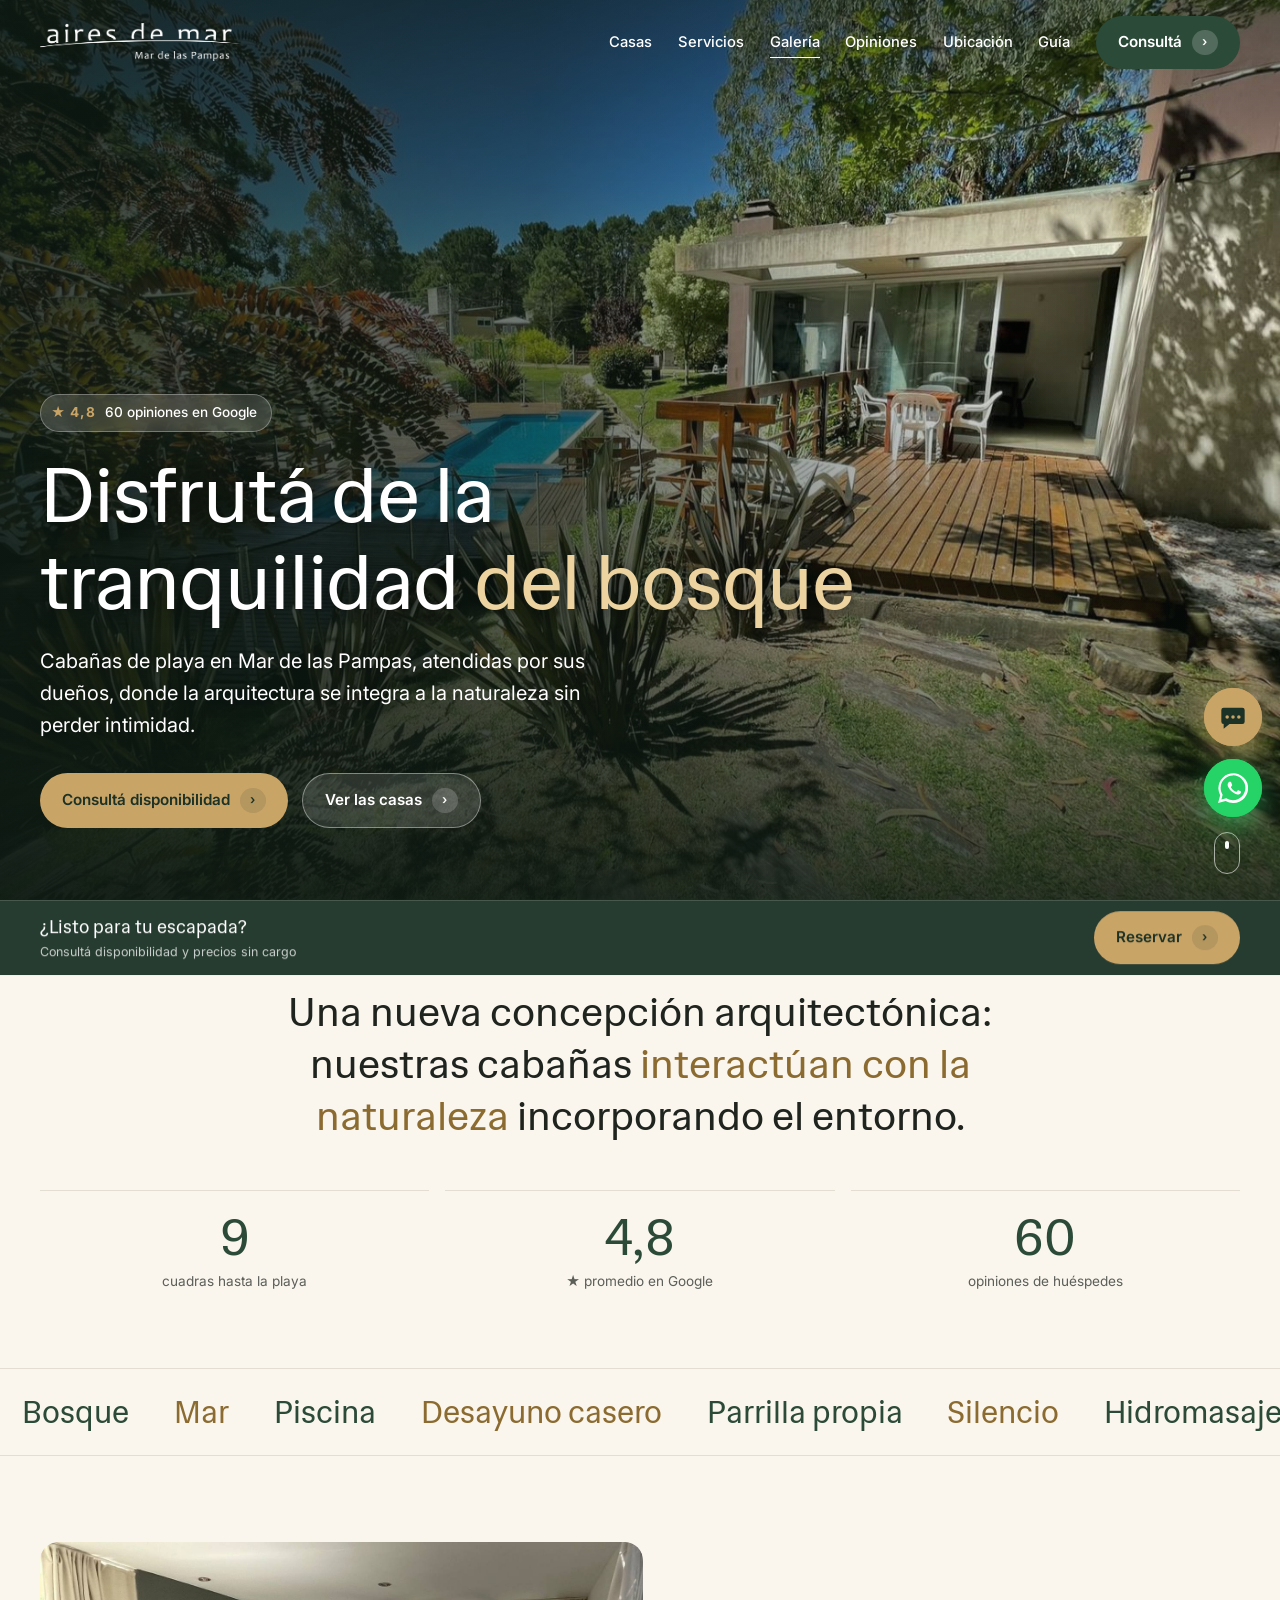
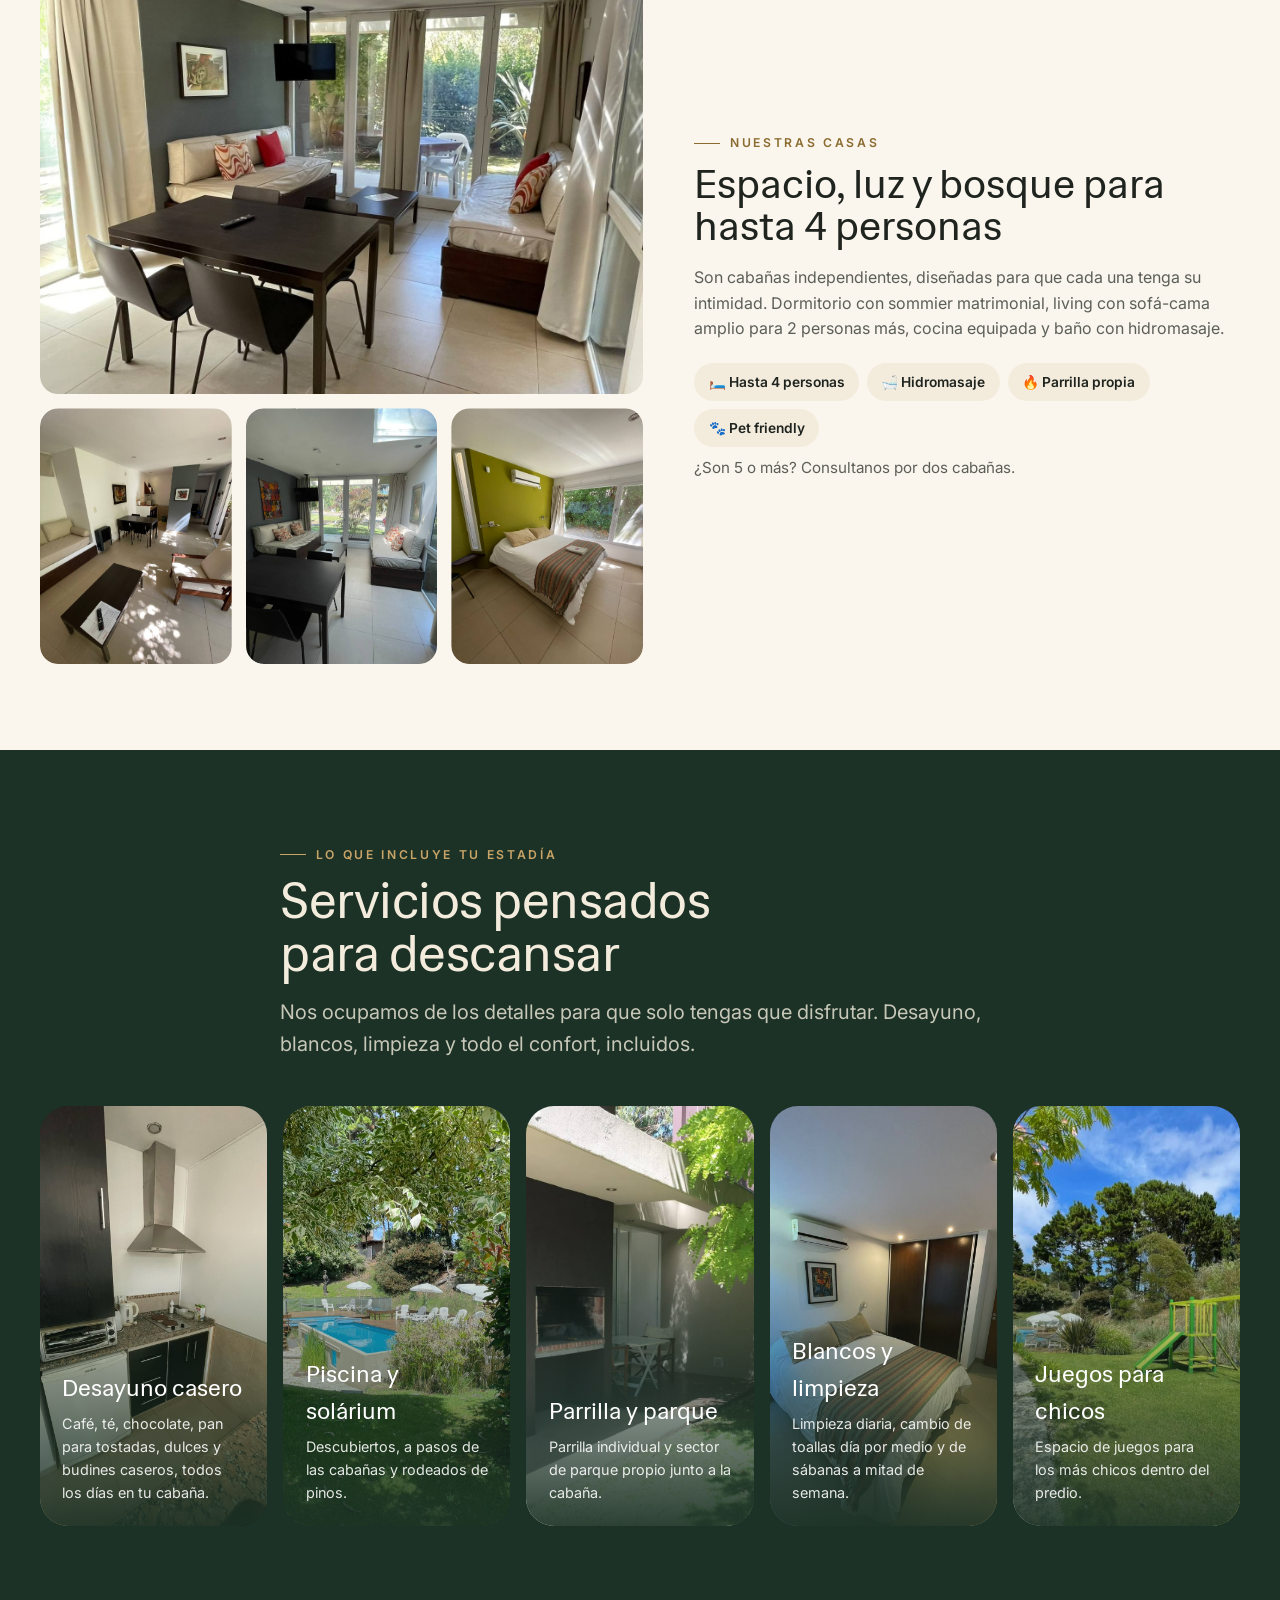
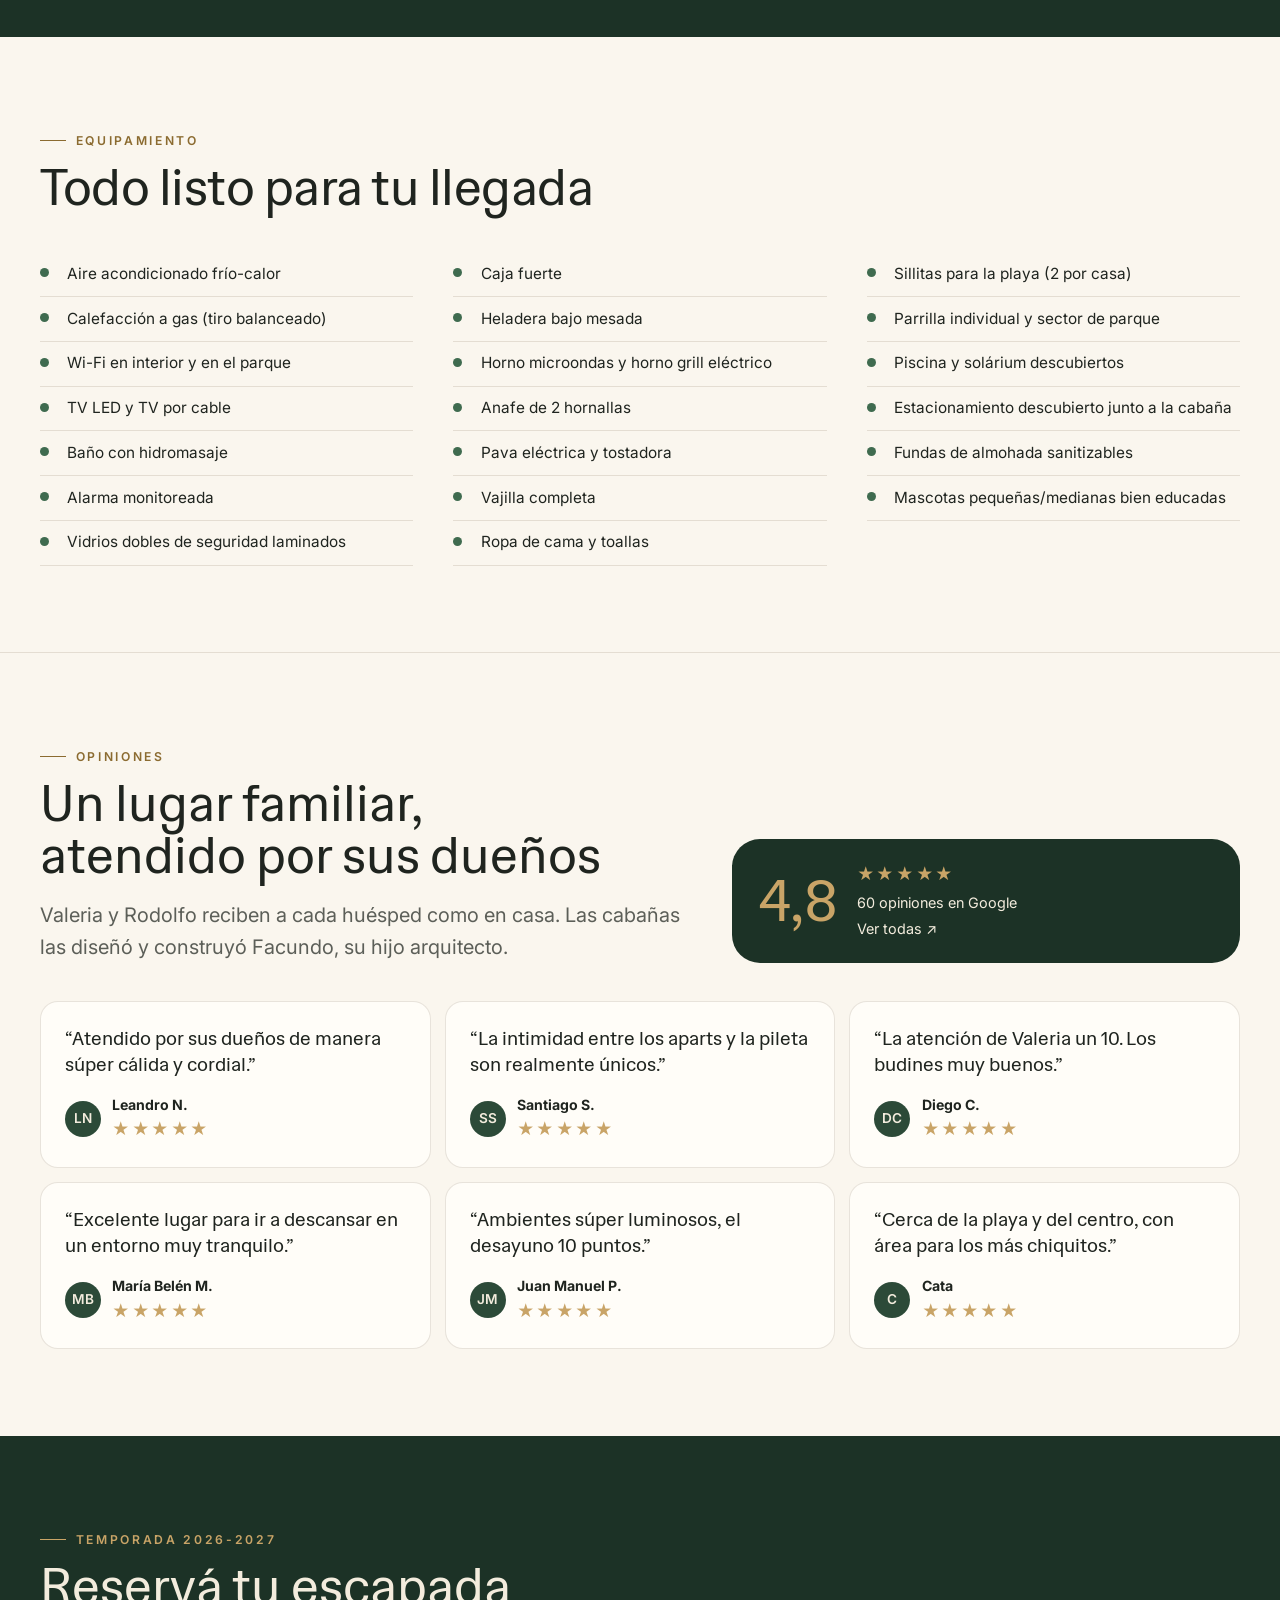
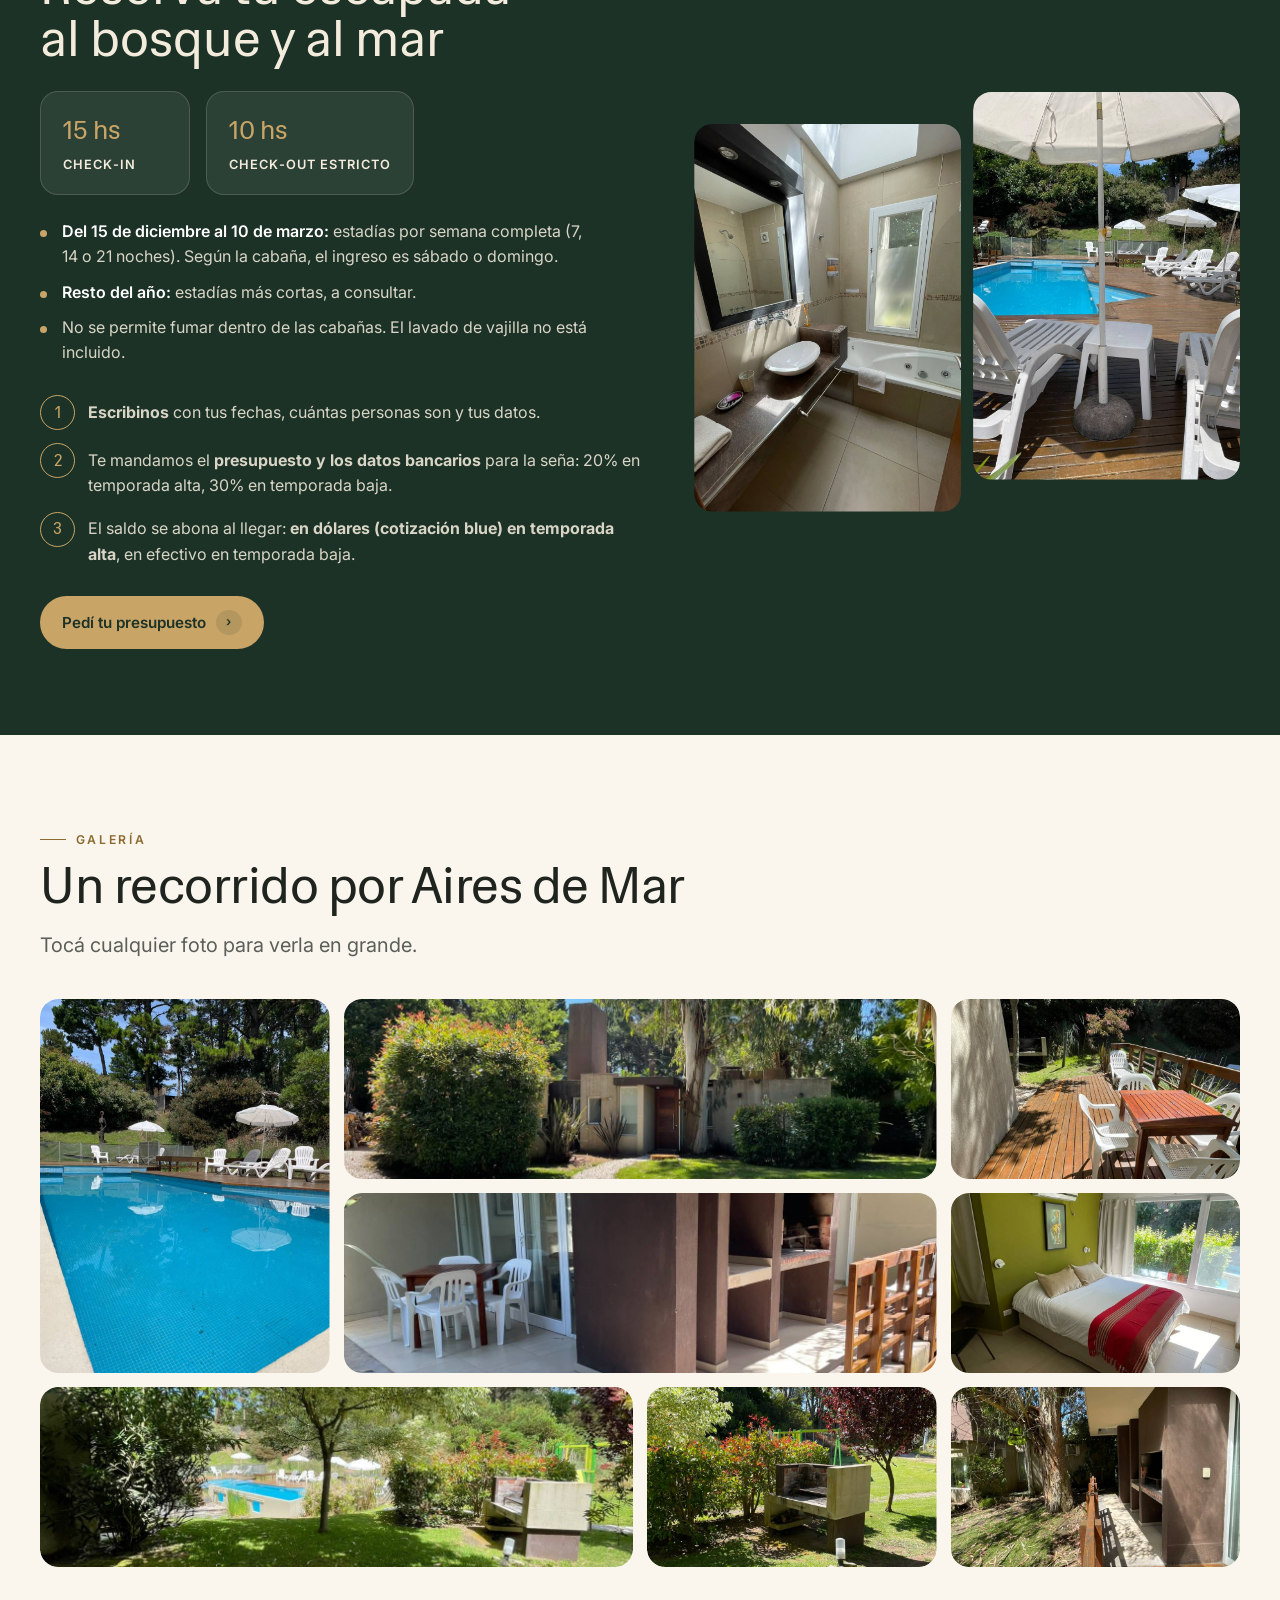
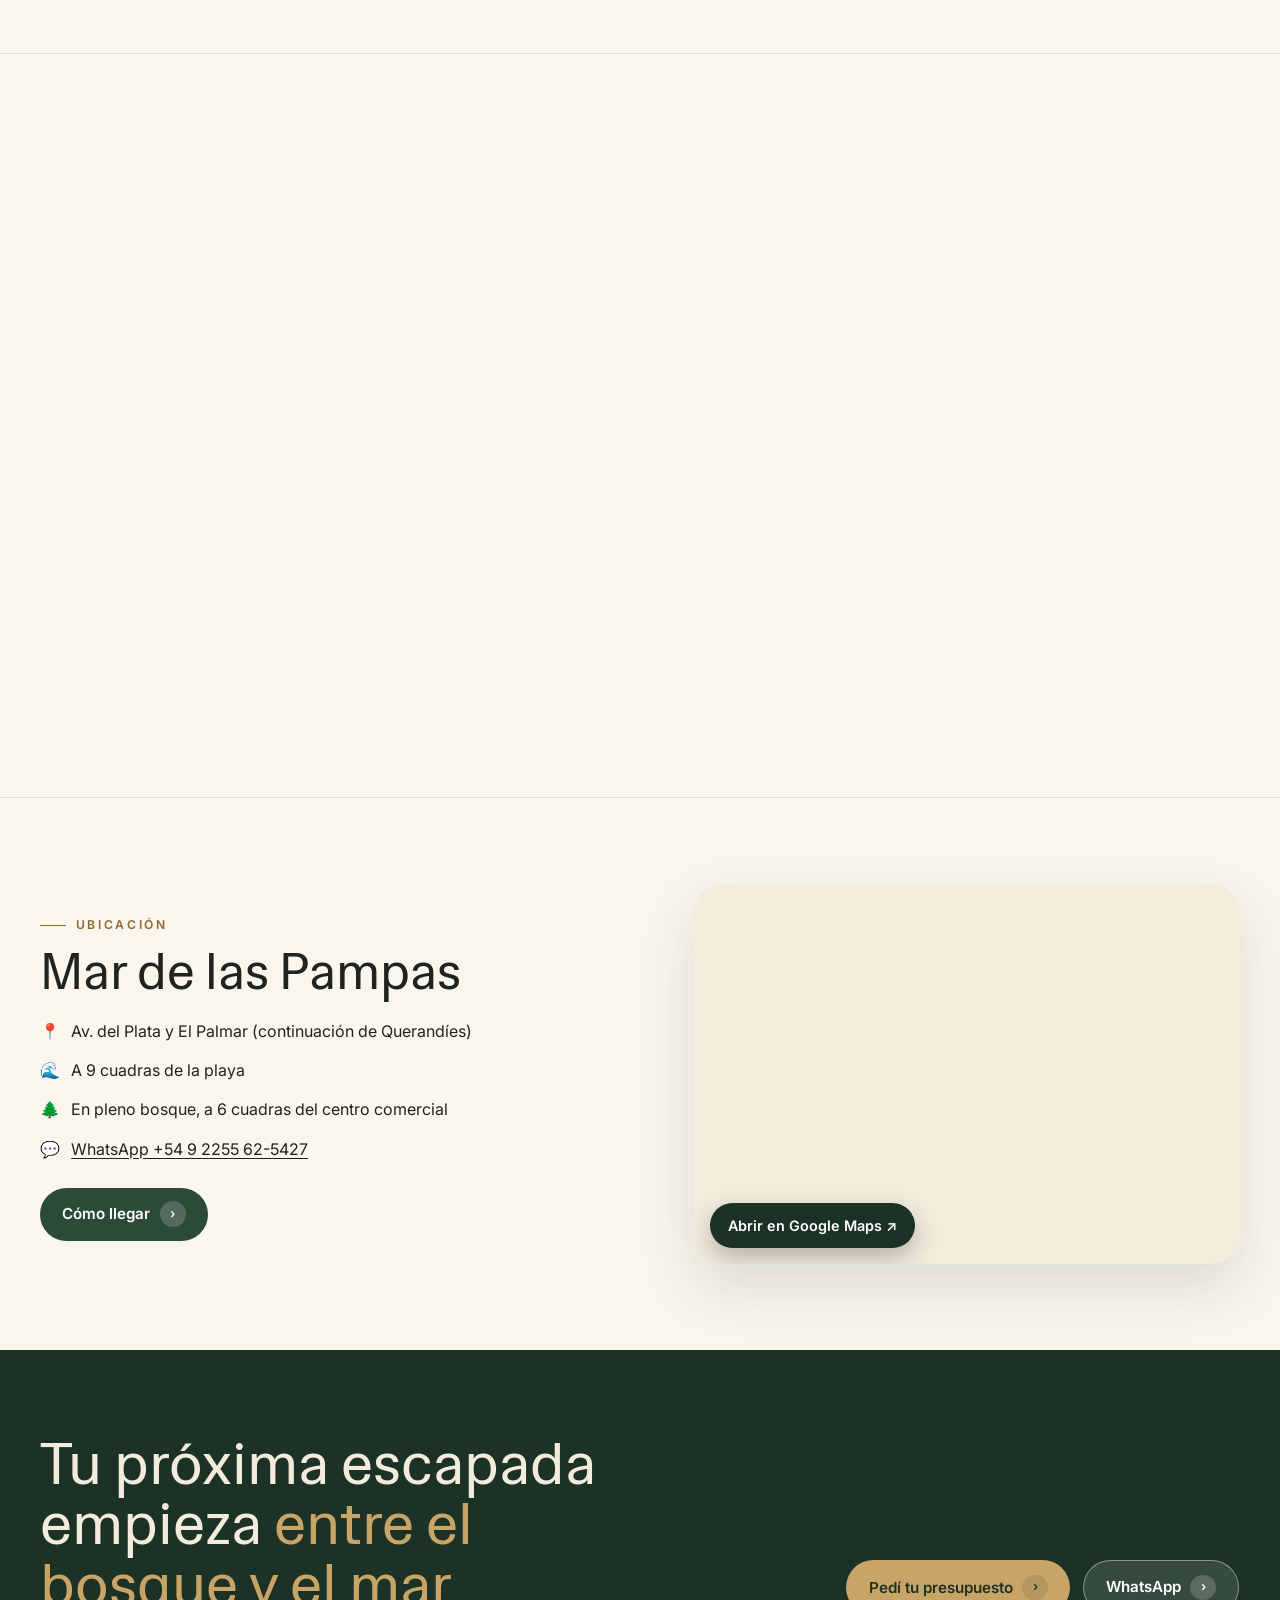
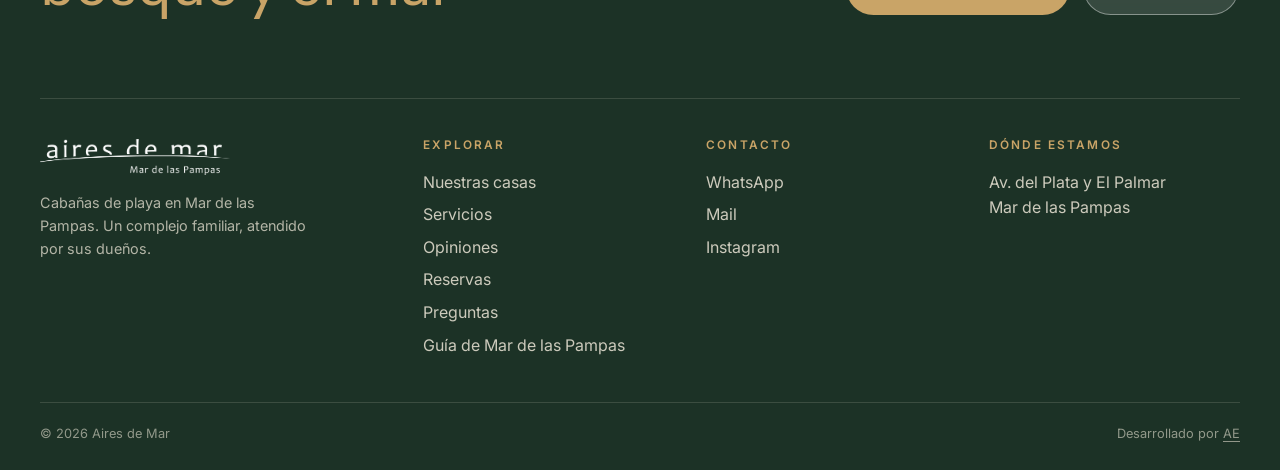
==== index.html @ 84a1a36a "feat: chat web acepta fotos y audios (vision + transcripcion de Vale) Co-Authored-By: Claude Opus 5." ====
<!DOCTYPE html>
<html lang="es-AR">
<head>
<meta charset="UTF-8" />
<meta name="viewport" content="width=device-width, initial-scale=1" />
<title>Aires de Mar — Cabañas en Mar de las Pampas</title>
<meta name="description" content="Cabañas de playa en Mar de las Pampas, entre el bosque y el mar, para hasta 4 personas. Desayuno casero, limpieza diaria, piscina y parrilla propia. 4,8 ★ en Google." />
<meta name="theme-color" content="#1c3226" />
<link rel="canonical" href="https://aires-de-mar.vercel.app/" />
<meta property="og:site_name" content="Aires de Mar" />
<meta property="og:locale" content="es_AR" />
<meta property="og:title" content="Aires de Mar — Cabañas en Mar de las Pampas" />
<meta property="og:description" content="Disfrutá de la tranquilidad del bosque. Cabañas con piscina, desayuno casero y limpieza diaria en Mar de las Pampas." />
<meta property="og:url" content="https://aires-de-mar.vercel.app/" />
<meta property="og:image" content="https://aires-de-mar.vercel.app/img/hero.jpeg" />
<meta property="og:image:width" content="1400" />
<meta property="og:image:height" content="1050" />
<meta property="og:type" content="website" />
<meta name="twitter:card" content="summary_large_image" />
<link rel="icon" href="img/logo.jpg" />
<link rel="preconnect" href="https://fonts.googleapis.com" />
<link rel="preconnect" href="https://fonts.gstatic.com" crossorigin />
<link href="https://fonts.googleapis.com/css2?family=Hedvig+Letters+Sans:opsz@12..24&family=Inter:wght@400;500;600&display=swap" rel="stylesheet" />
<link rel="stylesheet" href="styles.css" />
<script type="application/ld+json">
{
  "@context": "https://schema.org",
  "@type": "LodgingBusiness",
  "@id": "https://aires-de-mar.vercel.app/#negocio",
  "name": "Cabañas Aires de Mar",
  "description": "Cabañas de playa en Mar de las Pampas, entre el bosque y el mar. Capacidad máxima 4 personas por cabaña. Atendido por sus dueños.",
  "url": "https://aires-de-mar.vercel.app/",
  "image": "https://aires-de-mar.vercel.app/img/hero.jpeg",
  "telephone": "+54 9 2255 62-5427",
  "email": "airesdemarpampas@gmail.com",
  "address": {
    "@type": "PostalAddress",
    "streetAddress": "Av. del Plata y El Palmar",
    "addressLocality": "Mar de las Pampas",
    "postalCode": "B7165",
    "addressRegion": "Buenos Aires",
    "addressCountry": "AR"
  },
  "geo": { "@type": "GeoCoordinates", "latitude": -37.3222014, "longitude": -57.0336878 },
  "hasMap": "https://www.google.com/maps/search/?api=1&query=Caba%C3%B1as%20Aires%20de%20Mar%20Mar%20de%20las%20Pampas",
  "checkinTime": "15:00",
  "checkoutTime": "10:00",
  "petsAllowed": true,
  "smokingAllowed": false,
  "amenityFeature": [
    { "@type": "LocationFeatureSpecification", "name": "Piscina", "value": true },
    { "@type": "LocationFeatureSpecification", "name": "Desayuno incluido", "value": true },
    { "@type": "LocationFeatureSpecification", "name": "Wi-Fi", "value": true },
    { "@type": "LocationFeatureSpecification", "name": "Aire acondicionado", "value": true },
    { "@type": "LocationFeatureSpecification", "name": "Parrilla", "value": true },
    { "@type": "LocationFeatureSpecification", "name": "Estacionamiento", "value": true },
    { "@type": "LocationFeatureSpecification", "name": "Hidromasaje", "value": true }
  ],
  "sameAs": ["https://www.instagram.com/airesdemarpampas/"]
}
</script>
<script type="application/ld+json">
{
  "@context": "https://schema.org",
  "@type": "FAQPage",
  "mainEntity": [
    { "@type": "Question", "name": "¿Cómo reservo una cabaña en Aires de Mar?", "acceptedAnswer": { "@type": "Answer", "text": "Escribinos por mail con tus fechas, cuántas personas son y tus datos. Te respondemos con el presupuesto y los datos bancarios para la seña: 20% en temporada alta y 30% en temporada baja." } },
    { "@type": "Question", "name": "¿Qué incluye el desayuno?", "acceptedAnswer": { "@type": "Answer", "text": "Café, té, chocolate, leche, manteca, dulces, pan para tostadas y budines caseros, provistos a diario en tu cabaña." } },
    { "@type": "Question", "name": "¿Cuántas personas entran por cabaña?", "acceptedAnswer": { "@type": "Answer", "text": "Hasta 4 personas: dormitorio con sommier matrimonial y sofá-cama para 2 en el living. Si son 5 o más, consultanos por dos cabañas." } },
    { "@type": "Question", "name": "¿Se aceptan mascotas?", "acceptedAnswer": { "@type": "Answer", "text": "Sí, mascotas pequeñas o medianas bien educadas. No pueden estar en el solárium ni quedarse solas en la cabaña." } }
  ]
}
</script>
</head>
<body>

<div class="progress" aria-hidden="true"></div>

<!-- ============ NAV ============ -->
<header class="nav" id="nav">
  <a class="nav__brand" href="#top" aria-label="Aires de Mar — inicio">
    <img class="nav__logo nav__logo--white" src="img/logo-white.png" alt="Aires de Mar" width="480" height="91" />
    <img class="nav__logo nav__logo--color" src="img/logo-color.png" alt="" width="480" height="91" />
  </a>
  <nav class="nav__links" id="navLinks" aria-label="Navegación principal">
    <a href="#casas">Casas</a>
    <a href="#servicios">Servicios</a>
    <a href="#galeria">Galería</a>
    <a href="#opiniones">Opiniones</a>
    <a href="#ubicacion">Ubicación</a>
    <a href="/blog/">Guía</a>
    <a class="btn btn--mail" data-mail="Consulta - Aires de Mar">Consultá <span class="arrow">›</span></a>
  </nav>
  <button class="nav__toggle" id="navToggle" aria-label="Abrir menú" aria-expanded="false" aria-controls="navLinks">
    <span></span><span></span><span></span>
  </button>
</header>

<main>
<!-- ============ HERO ============ -->
<section class="hero" id="top">
  <div class="hero__bg"><img src="img/hero.jpeg" alt="Piscina y cabaña de Aires de Mar entre los árboles de Mar de las Pampas" width="1400" height="1050" fetchpriority="high" /></div>
  <div class="hero__inner">
    <a class="hero__badge" href="#opiniones"><b>★ 4,8</b> 60 opiniones en Google</a>
    <h1 class="display">
      <span class="line"><span>Disfrutá de la</span></span>
      <span class="line"><span>tranquilidad <em>del bosque</em></span></span>
    </h1>
    <p class="hero__sub">Cabañas de playa en Mar de las Pampas, atendidas por sus dueños, donde la arquitectura se integra a la naturaleza sin perder intimidad.</p>
    <div class="hero__cta">
      <a class="btn btn--gold" data-mail="Consulta de disponibilidad - Aires de Mar">Consultá disponibilidad <span class="arrow">›</span></a>
      <a class="btn btn--light" href="#casas">Ver las casas <span class="arrow">›</span></a>
    </div>
  </div>
  <span class="hero__scroll" aria-hidden="true"></span>
</section>

<!-- ============ CONCEPTO + CIFRAS ============ -->
<section class="section concept">
  <div class="wrap">
    <p class="display reveal">Una nueva concepción arquitectónica: nuestras cabañas <span>interactúan con la naturaleza</span> incorporando el entorno.</p>
    <div class="stats stagger">
      <div class="stat"><b data-count="9">9</b><span>cuadras hasta la playa</span></div>
      <div class="stat"><b data-count="4.8" data-decimals="1">4,8</b><span>★ promedio en Google</span></div>
      <div class="stat"><b data-count="60">60</b><span>opiniones de huéspedes</span></div>
    </div>
  </div>
</section>

<div class="marquee" aria-hidden="true">
  <div class="marquee__track">
    <span>Bosque</span><span>Mar</span><span>Piscina</span><span>Desayuno casero</span><span>Parrilla propia</span><span>Silencio</span><span>Hidromasaje</span><span>Mascotas bienvenidas</span>
    <span>Bosque</span><span>Mar</span><span>Piscina</span><span>Desayuno casero</span><span>Parrilla propia</span><span>Silencio</span><span>Hidromasaje</span><span>Mascotas bienvenidas</span>
  </div>
</div>

<!-- ============ NUESTRAS CASAS ============ -->
<section class="section" id="casas">
  <div class="wrap">
    <div class="split">
      <div class="bento bento--casas unveil reveal">
        <figure class="b-big"><img src="img/casa1.jpeg" alt="Living y comedor de una cabaña, con ventanales al parque" width="1400" height="1050" loading="lazy" /></figure>
        <figure class="b-wide"><img src="img/interior1.jpeg" alt="Living amplio con sofá-cama" width="1050" height="1400" loading="lazy" /></figure>
        <figure><img src="img/casa2.jpeg" alt="Living y comedor luminoso" width="1050" height="1400" loading="lazy" /></figure>
        <figure><img src="img/casa3.jpeg" alt="Dormitorio con sommier matrimonial" width="1050" height="1400" loading="lazy" /></figure>
      </div>
      <div class="casa-copy reveal">
        <span class="eyebrow">Nuestras casas</span>
        <h2 class="display">Espacio, luz y bosque para hasta 4 personas</h2>
        <p>
          Son cabañas independientes, diseñadas para que cada una tenga su intimidad. Dormitorio con sommier matrimonial,
          living con sofá-cama amplio para 2 personas más, cocina equipada y baño con hidromasaje.
        </p>
        <div class="chips">
          <span class="chip">🛏️ Hasta 4 personas</span>
          <span class="chip">🛁 Hidromasaje</span>
          <span class="chip">🔥 Parrilla propia</span>
          <span class="chip">🐾 Pet friendly</span>
        </div>
        <p class="note">¿Son 5 o más? Consultanos por dos cabañas.</p>
      </div>
    </div>
  </div>
</section>

<!-- ============ SERVICIOS (oscuro) ============ -->
<section class="section dark" id="servicios">
  <div class="wrap section__head reveal">
    <span class="eyebrow">Lo que incluye tu estadía</span>
    <h2 class="display">Servicios pensados para descansar</h2>
    <p>Nos ocupamos de los detalles para que solo tengas que disfrutar. Desayuno, blancos, limpieza y todo el confort, incluidos.</p>
  </div>
  <div class="services-strip stagger">
    <article class="svc"><img src="img/interior2.jpeg" alt="Cocina equipada de la cabaña" width="1050" height="1400" loading="lazy" /><div class="svc__label"><b>Desayuno casero</b><span>Café, té, chocolate, pan para tostadas, dulces y budines caseros, todos los días en tu cabaña.</span></div></article>
    <article class="svc"><img src="img/piscina1.jpeg" alt="Piscina rodeada de árboles" width="1050" height="1400" loading="lazy" /><div class="svc__label"><b>Piscina y solárium</b><span>Descubiertos, a pasos de las cabañas y rodeados de pinos.</span></div></article>
    <article class="svc"><img src="img/parque1.jpeg" alt="Parrilla individual bajo los árboles" width="1400" height="1050" loading="lazy" /><div class="svc__label"><b>Parrilla y parque</b><span>Parrilla individual y sector de parque propio junto a la cabaña.</span></div></article>
    <article class="svc"><img src="img/parque2.jpeg" alt="Dormitorio con ropa de cama" width="1050" height="1400" loading="lazy" /><div class="svc__label"><b>Blancos y limpieza</b><span>Limpieza diaria, cambio de toallas día por medio y de sábanas a mitad de semana.</span></div></article>
    <article class="svc"><img src="img/casa4.jpeg" alt="Hamaca y tobogán en el parque" width="1400" height="1050" loading="lazy" /><div class="svc__label"><b>Juegos para chicos</b><span>Espacio de juegos para los más chicos dentro del predio.</span></div></article>
  </div>
  <p class="strip-hint" aria-hidden="true">Deslizá para ver más →</p>
</section>

<!-- ============ EQUIPAMIENTO ============ -->
<section class="section">
  <div class="wrap">
    <div class="section__head reveal">
      <span class="eyebrow">Equipamiento</span>
      <h2 class="display">Todo listo para tu llegada</h2>
    </div>
    <ul class="amenities reveal">
      <li>Aire acondicionado frío-calor</li>
      <li>Calefacción a gas (tiro balanceado)</li>
      <li>Wi-Fi en interior y en el parque</li>
      <li>TV LED y TV por cable</li>
      <li>Baño con hidromasaje</li>
      <li>Alarma monitoreada</li>
      <li>Vidrios dobles de seguridad laminados</li>
      <li>Caja fuerte</li>
      <li>Heladera bajo mesada</li>
      <li>Horno microondas y horno grill eléctrico</li>
      <li>Anafe de 2 hornallas</li>
      <li>Pava eléctrica y tostadora</li>
      <li>Vajilla completa</li>
      <li>Ropa de cama y toallas</li>
      <li>Sillitas para la playa (2 por casa)</li>
      <li>Parrilla individual y sector de parque</li>
      <li>Piscina y solárium descubiertos</li>
      <li>Estacionamiento descubierto junto a la cabaña</li>
      <li>Fundas de almohada sanitizables</li>
      <li>Mascotas pequeñas/medianas bien educadas</li>
    </ul>
  </div>
</section>

<!-- ============ OPINIONES ============ -->
<section class="section section--line" id="opiniones">
  <div class="wrap">
    <div class="reviews-top">
      <div class="reveal">
        <span class="eyebrow">Opiniones</span>
        <h2 class="display">Un lugar familiar, atendido por sus dueños</h2>
        <p>Valeria y Rodolfo reciben a cada huésped como en casa. Las cabañas las diseñó y construyó Facundo, su hijo arquitecto.</p>
      </div>
      <a class="score reveal" href="https://www.google.com/maps/search/?api=1&amp;query=Caba%C3%B1as%20Aires%20de%20Mar%20Mar%20de%20las%20Pampas" target="_blank" rel="noopener noreferrer" aria-label="4,8 de 5 en Google, 60 opiniones. Ver en Google Maps">
        <span class="score__num">4,8</span>
        <span class="score__meta">
          <span class="stars" aria-hidden="true">★★★★★</span>
          <span>60 opiniones en Google</span>
          <span>Ver todas ↗</span>
        </span>
      </a>
    </div>
    <div class="reviews stagger">
      <figure class="review"><blockquote>“Atendido por sus dueños de manera súper cálida y cordial.”</blockquote><footer><span class="avatar" aria-hidden="true">LN</span><span><b>Leandro N.</b><span class="stars" aria-label="5 de 5">★★★★★</span></span></footer></figure>
      <figure class="review"><blockquote>“La intimidad entre los aparts y la pileta son realmente únicos.”</blockquote><footer><span class="avatar" aria-hidden="true">SS</span><span><b>Santiago S.</b><span class="stars" aria-label="5 de 5">★★★★★</span></span></footer></figure>
      <figure class="review"><blockquote>“La atención de Valeria un 10. Los budines muy buenos.”</blockquote><footer><span class="avatar" aria-hidden="true">DC</span><span><b>Diego C.</b><span class="stars" aria-label="5 de 5">★★★★★</span></span></footer></figure>
      <figure class="review"><blockquote>“Excelente lugar para ir a descansar en un entorno muy tranquilo.”</blockquote><footer><span class="avatar" aria-hidden="true">MB</span><span><b>María Belén M.</b><span class="stars" aria-label="5 de 5">★★★★★</span></span></footer></figure>
      <figure class="review"><blockquote>“Ambientes súper luminosos, el desayuno 10 puntos.”</blockquote><footer><span class="avatar" aria-hidden="true">JM</span><span><b>Juan Manuel P.</b><span class="stars" aria-label="5 de 5">★★★★★</span></span></footer></figure>
      <figure class="review"><blockquote>“Cerca de la playa y del centro, con área para los más chiquitos.”</blockquote><footer><span class="avatar" aria-hidden="true">C</span><span><b>Cata</b><span class="stars" aria-label="5 de 5">★★★★★</span></span></footer></figure>
    </div>
  </div>
</section>

<!-- ============ RESERVAS (oscuro) ============ -->
<section class="section dark reserva" id="reservas">
  <div class="wrap">
    <div class="split">
      <div class="reveal">
        <span class="eyebrow">Temporada 2026-2027</span>
        <h2 class="display">Reservá tu escapada al bosque y al mar</h2>
        <div class="checks">
          <div class="check"><b>15 hs</b><span>Check-in</span></div>
          <div class="check"><b>10 hs</b><span>Check-out estricto</span></div>
        </div>
        <ul class="rules">
          <li><b>Del 15 de diciembre al 10 de marzo:</b> estadías por semana completa (7, 14 o 21 noches). Según la cabaña, el ingreso es sábado o domingo.</li>
          <li><b>Resto del año:</b> estadías más cortas, a consultar.</li>
          <li>No se permite fumar dentro de las cabañas. El lavado de vajilla no está incluido.</li>
        </ul>
        <ol class="steps">
          <li><span><b>Escribinos</b> con tus fechas, cuántas personas son y tus datos.</span></li>
          <li><span>Te mandamos el <b>presupuesto y los datos bancarios</b> para la seña: 20% en temporada alta, 30% en temporada baja.</span></li>
          <li><span>El saldo se abona al llegar: <b>en dólares (cotización blue) en temporada alta</b>, en efectivo en temporada baja.</span></li>
        </ol>
        <a class="btn btn--gold mt-btn" data-mail="Reserva - Aires de Mar">Pedí tu presupuesto <span class="arrow">›</span></a>
      </div>
      <div class="stack-imgs unveil reveal">
        <img src="img/interior3.jpeg" alt="Baño con hidromasaje" width="1050" height="1400" loading="lazy" />
        <img src="img/piscina2.jpeg" alt="Deck de la piscina con reposeras" width="1050" height="1400" loading="lazy" />
      </div>
    </div>
  </div>
</section>

<!-- ============ GALERÍA ============ -->
<section class="section" id="galeria">
  <div class="wrap">
    <div class="section__head reveal">
      <span class="eyebrow">Galería</span>
      <h2 class="display">Un recorrido por Aires de Mar</h2>
      <p>Tocá cualquier foto para verla en grande.</p>
    </div>
    <div class="bento gallery unveil reveal">
      <figure class="b-tall" tabindex="0" role="button" aria-label="Ampliar foto: piscina con reposeras"><img src="img/gal1.jpeg" alt="Piscina con reposeras entre los pinos" width="900" height="1200" loading="lazy" /></figure>
      <figure class="b-wide" tabindex="0" role="button" aria-label="Ampliar foto: entrada a una cabaña"><img src="img/gal2.jpeg" alt="Entrada a una de las cabañas" width="1200" height="900" loading="lazy" /></figure>
      <figure tabindex="0" role="button" aria-label="Ampliar foto: deck de madera"><img src="img/gal4.jpeg" alt="Deck de madera con mesa al aire libre" width="900" height="1200" loading="lazy" /></figure>
      <figure class="b-wide" tabindex="0" role="button" aria-label="Ampliar foto: galería con parrilla"><img src="img/gal3.jpeg" alt="Galería con mesa y parrilla" width="1200" height="900" loading="lazy" /></figure>
      <figure tabindex="0" role="button" aria-label="Ampliar foto: dormitorio"><img src="img/gal6.jpeg" alt="Dormitorio con vista al parque" width="900" height="1200" loading="lazy" /></figure>
      <figure class="b-wide" tabindex="0" role="button" aria-label="Ampliar foto: parque arbolado"><img src="img/gal5.jpeg" alt="Parque arbolado del predio" width="1200" height="900" loading="lazy" /></figure>
      <figure tabindex="0" role="button" aria-label="Ampliar foto: jardín"><img src="img/gal7.jpeg" alt="Jardín con flores" width="900" height="1200" loading="lazy" /></figure>
      <figure tabindex="0" role="button" aria-label="Ampliar foto: galería exterior"><img src="img/gal8.jpeg" alt="Galería exterior junto al bosque" width="900" height="1200" loading="lazy" /></figure>
    </div>
  </div>
</section>

<!-- ============ PREGUNTAS FRECUENTES ============ -->
<section class="section section--line" id="preguntas">
  <div class="wrap">
    <div class="section__head reveal">
      <span class="eyebrow">Preguntas frecuentes</span>
      <h2 class="display">Lo que nos suelen preguntar</h2>
    </div>
    <div class="faq reveal">
      <details><summary>¿Cómo reservo?</summary><div>Escribinos por mail con tus fechas, cuántas personas son y tus datos. Te respondemos con el presupuesto y los datos bancarios para la seña (20% en temporada alta, 30% en baja). El saldo se paga al llegar.</div></details>
      <details><summary>¿Qué incluye el desayuno?</summary><div>Café, té, chocolate, leche, manteca, dulces, pan para tostadas y budines caseros. Lo dejamos provisto a diario en tu cabaña.</div></details>
      <details><summary>¿Qué días se ingresa en temporada alta?</summary><div>Del 15 de diciembre al 10 de marzo las estadías son por semana completa. Según la cabaña, el ingreso es sábado o domingo; te ofrecemos la que mejor coincida con tu fecha.</div></details>
      <details><summary>¿Cuántas personas entran por cabaña?</summary><div>Hasta 4: dormitorio con sommier matrimonial y sofá-cama para 2 en el living. Si son 5 o más, podemos ofrecerte dos cabañas.</div></details>
      <details><summary>¿Puedo ir con mi mascota?</summary><div>Sí, mascotas pequeñas o medianas bien educadas. No pueden estar en el solárium ni quedarse solas en la cabaña.</div></details>
      <details><summary>¿Qué tan lejos queda la playa?</summary><div>A 9 cuadras de la playa y a 6 del centro comercial de Mar de las Pampas, en Av. del Plata y El Palmar.</div></details>
    </div>
  </div>
</section>

<!-- ============ UBICACIÓN ============ -->
<section class="section section--line" id="ubicacion">
  <div class="wrap">
    <div class="split">
      <div class="loc-card reveal">
        <span class="eyebrow">Ubicación</span>
        <h2 class="display">Mar de las Pampas</h2>
        <ul>
          <li><span aria-hidden="true">📍</span> Av. del Plata y El Palmar (continuación de Querandíes)</li>
          <li><span aria-hidden="true">🌊</span> A 9 cuadras de la playa</li>
          <li><span aria-hidden="true">🌲</span> En pleno bosque, a 6 cuadras del centro comercial</li>
          <li><span aria-hidden="true">💬</span> <a data-wa="Hola! Vi la web y quería consultar por las cabañas de Aires de Mar">WhatsApp +54 9 2255 62-5427</a></li>
        </ul>
        <a class="btn btn--mail" target="_blank" rel="noopener noreferrer"
           href="https://www.google.com/maps/dir/?api=1&amp;destination=Caba%C3%B1as%20Aires%20de%20Mar%2C%20Mar%20de%20las%20Pampas">Cómo llegar <span class="arrow">›</span></a>
      </div>
      <a class="map reveal" href="https://www.google.com/maps/search/?api=1&amp;query=Caba%C3%B1as%20Aires%20de%20Mar%20Mar%20de%20las%20Pampas" target="_blank" rel="noopener noreferrer" aria-label="Abrir Aires de Mar en Google Maps">
        <iframe title="Mapa de Aires de Mar en Mar de las Pampas" loading="lazy" referrerpolicy="no-referrer" tabindex="-1" aria-hidden="true"
          sandbox="allow-scripts allow-same-origin"
          src="https://www.google.com/maps?q=Caba%C3%B1as%20Aires%20de%20Mar%2C%20Mar%20de%20las%20Pampas&amp;z=15&amp;output=embed"></iframe>
        <span class="map__cta">Abrir en Google Maps ↗</span>
      </a>
    </div>
  </div>
</section>
</main>

<!-- ============ FOOTER ============ -->
<footer class="footer" id="footer">
  <div class="wrap footer__cta reveal">
    <h2 class="display">Tu próxima escapada empieza <em>entre el bosque y el mar</em></h2>
    <div class="footer__actions">
      <a class="btn btn--gold" data-mail="Reserva - Aires de Mar">Pedí tu presupuesto <span class="arrow">›</span></a>
      <a class="btn btn--light" data-wa="Hola! Vi la web y quería consultar por las cabañas de Aires de Mar">WhatsApp <span class="arrow">›</span></a>
    </div>
  </div>
  <div class="wrap footer__grid">
    <div class="footer__brand">
      <img class="footer__mark" src="img/logo-white.png" alt="Aires de Mar" width="480" height="91" loading="lazy" />
      <p>Cabañas de playa en Mar de las Pampas. Un complejo familiar, atendido por sus dueños.</p>
    </div>
    <div>
      <h3 class="footer__h">Explorar</h3>
      <a href="#casas">Nuestras casas</a>
      <a href="#servicios">Servicios</a>
      <a href="#opiniones">Opiniones</a>
      <a href="#reservas">Reservas</a>
      <a href="#preguntas">Preguntas</a>
      <a href="/blog/">Guía de Mar de las Pampas</a>
    </div>
    <div>
      <h3 class="footer__h">Contacto</h3>
      <a data-wa="Hola! Vi la web y quería consultar por las cabañas de Aires de Mar">WhatsApp</a>
      <a data-mail="Consulta - Aires de Mar">Mail</a>
      <a href="https://www.instagram.com/airesdemarpampas/" target="_blank" rel="noopener noreferrer">Instagram</a>
    </div>
    <div>
      <h3 class="footer__h">Dónde estamos</h3>
      <a href="https://www.google.com/maps/search/?api=1&amp;query=Caba%C3%B1as%20Aires%20de%20Mar%20Mar%20de%20las%20Pampas" target="_blank" rel="noopener noreferrer">Av. del Plata y El Palmar<br />Mar de las Pampas</a>
    </div>
  </div>
  <div class="wrap footer__bottom">
    <span>© <span id="year">2026</span> Aires de Mar</span>
    <span>Desarrollado por <a href="https://automatizaciones-express.vercel.app/" target="_blank" rel="noopener noreferrer">AE</a></span>
  </div>
</footer>

<!-- ============ VISOR DE FOTOS ============ -->
<dialog class="lightbox" id="lightbox" aria-label="Foto ampliada">
  <img src="data:," alt="" />
  <button class="lb-close" type="button" aria-label="Cerrar">✕</button>
  <button class="lb-prev" type="button" aria-label="Foto anterior">‹</button>
  <button class="lb-next" type="button" aria-label="Foto siguiente">›</button>
  <span class="lb-count"></span>
</dialog>


<!-- ============ ELEGIR CÓMO CONSULTAR ============ -->
<dialog class="contact" id="contact" aria-labelledby="contactTitle">
  <button class="contact__close" type="button" aria-label="Cerrar">✕</button>
  <span class="eyebrow">Consultá sin cargo</span>
  <h2 class="display" id="contactTitle">¿Cómo preferís escribirnos?</h2>
  <p>Te respondemos nosotros, los dueños.</p>
  <a class="btn btn--gold contact__opt" data-wa="Hola! Vi la web y quería consultar por las cabañas de Aires de Mar">Por WhatsApp <span class="arrow">›</span></a>
  <a class="btn btn--mail contact__opt" id="gmailLink" target="_blank" rel="noopener noreferrer">Por mail (Gmail) <span class="arrow">›</span></a>
  <div class="contact__more">
    <a class="contact__alt" data-mail="Consulta - Aires de Mar">Usar mi app de correo</a>
    <button class="contact__copy" type="button">Copiar el mail</button>
  </div>
</dialog>

<!-- ============ CHAT WEB (responde Vale, el mismo agente de WhatsApp) ============ -->
<button class="chat-fab" id="chatFab" type="button" aria-controls="chatPanel" aria-expanded="false" aria-label="Abrir el chat con Vale">
  <svg viewBox="0 0 24 24" aria-hidden="true"><path d="M4 4h16a2 2 0 012 2v10a2 2 0 01-2 2H9l-5 4v-4a2 2 0 01-2-2V6a2 2 0 012-2zm3 6.5a1.5 1.5 0 100 3 1.5 1.5 0 000-3zm5 0a1.5 1.5 0 100 3 1.5 1.5 0 000-3zm5 0a1.5 1.5 0 100 3 1.5 1.5 0 000-3z"/></svg>
</button>
<section class="chat" id="chatPanel" role="dialog" aria-modal="false" aria-labelledby="chatTitle" hidden>
  <header class="chat__head">
    <span class="chat__avatar" aria-hidden="true">V</span>
    <div><b id="chatTitle">Vale · Aires de Mar</b><span>Te responde en el momento</span></div>
    <button class="chat__close" type="button" aria-label="Cerrar el chat">×</button>
  </header>
  <ol class="chat__log" id="chatLog" aria-live="polite">
    <li class="chat__note">Escribí tu consulta: fechas, cuántas personas, mascotas… lo que necesites.</li>
  </ol>
  <form class="chat__form" id="chatForm">
    <input type="file" id="chatFile" accept="image/*" hidden>
    <button type="button" class="chat__tool" id="chatAttach" aria-label="Mandar una foto"><svg viewBox="0 0 24 24" aria-hidden="true"><path d="M9 3l-1.8 2H4a2 2 0 00-2 2v11a2 2 0 002 2h16a2 2 0 002-2V7a2 2 0 00-2-2h-3.2L15 3H9zm3 5a5 5 0 110 10 5 5 0 010-10zm0 2a3 3 0 100 6 3 3 0 000-6z"/></svg></button>
    <button type="button" class="chat__tool" id="chatMic" aria-label="Grabar un audio" aria-pressed="false" hidden><svg viewBox="0 0 24 24" aria-hidden="true"><path d="M12 15a3 3 0 003-3V6a3 3 0 10-6 0v6a3 3 0 003 3zm5-3a5 5 0 01-10 0H5a7 7 0 006 6.9V21h2v-2.1A7 7 0 0019 12h-2z"/></svg></button>
    <label class="sr-only" for="chatInput">Tu mensaje</label>
    <textarea id="chatInput" rows="1" maxlength="600" placeholder="Escribí tu mensaje…"></textarea>
    <button type="submit" class="chat__send" aria-label="Enviar"><svg viewBox="0 0 24 24" aria-hidden="true"><path d="M3 20.5l18-8.5L3 3.5 3 10l12 2-12 2z"/></svg></button>
  </form>
  <a class="chat__wa" data-wa="Hola! Vi la web y quería consultar por las cabañas de Aires de Mar">Prefiero seguir por WhatsApp</a>
</section>

<!-- ============ FLOTANTES ============ -->
<a class="wa-float" aria-label="Escribinos por WhatsApp" data-wa="Hola! Vi la web y quería consultar por las cabañas de Aires de Mar">
  <svg viewBox="0 0 24 24" aria-hidden="true"><path d="M.05 24l1.7-6.2A11.9 11.9 0 1112 24a11.9 11.9 0 01-5.9-1.6L.05 24zM6.6 20.1l.4.2a9.9 9.9 0 005 1.4A9.9 9.9 0 102.1 12c0 1.8.5 3.5 1.4 5l.2.4-1 3.7 3.9-1zm11.4-5.5c-.2-.1-1.5-.7-1.7-.8-.2-.1-.4-.1-.6.1-.2.3-.6.8-.8 1-.1.1-.3.2-.5.1a8 8 0 01-2.4-1.5 9 9 0 01-1.6-2c-.2-.3 0-.4.1-.6l.5-.5.3-.5v-.5c0-.1-.6-1.5-.8-2-.2-.5-.5-.5-.6-.5h-.5c-.2 0-.5 0-.7.3a3 3 0 00-1 2.2c0 1.3 1 2.6 1.1 2.8.1.2 1.9 3 4.6 4.2.6.3 1.1.4 1.5.6.6.2 1.2.2 1.6.1.5-.1 1.5-.6 1.7-1.2.2-.6.2-1.1.2-1.2-.1-.1-.3-.2-.5-.3z"/></svg>
</a>

<!-- ============ BARRA RESERVA STICKY ============ -->
<div class="reserva-bar" id="reservaBar">
  <div class="reserva-bar__txt">
    <b>¿Listo para tu escapada?</b>
    <span>Consultá disponibilidad y precios sin cargo</span>
  </div>
  <a class="btn btn--gold" data-mail="Consulta de disponibilidad y precios - Aires de Mar">Reservar <span class="arrow">›</span></a>
</div>

<script src="app.js" defer></script>
</body>
</html>
---- styles.css ----
/* ============================================================
   Aires de Mar — Cabañas en Mar de las Pampas
   Paleta única: crema (fondo) + verde bosque (bloques oscuros)
   + dorado arena (único acento). Nada de otros colores de fondo.
   ============================================================ */

:root {
  --cream:     #faf6ee;   /* único fondo claro */
  --cream-2:   #f3ecdd;   /* tarjetas / chips sobre crema */
  --card:      #fffdf8;
  --line:      rgba(64, 40, 10, .12);
  --gold:      #c9a467;   /* acento sobre oscuro */
  --gold-ink:  #8b6b30;   /* acento sobre claro (contraste AA) */
  --forest:    #1c3226;   /* único fondo oscuro */
  --forest-2:  #2c4a38;
  --forest-3:  #3f6b4f;
  --ink:       #1f241f;
  --muted:     color-mix(in srgb, var(--ink) 72%, transparent);
  --on-dark:   #f3ecdd;
  --wa:        #25d366;

  --font-display: "Hedvig Letters Sans", Georgia, "Times New Roman", serif;
  --font-body: "Inter", system-ui, -apple-system, Segoe UI, Roboto, sans-serif;

  --text-hero: clamp(2.5rem, 1.2rem + 4.6vw, 5.2rem);
  --text-h2:   clamp(1.9rem, 1.2rem + 2.4vw, 3.2rem);
  --text-lead: clamp(1.05rem, 0.98rem + 0.4vw, 1.25rem);

  --space-section: clamp(3.5rem, 2.2rem + 4vw, 6.5rem);
  --nav-h: 68px;
  --radius: 18px;
  --radius-lg: 28px;
  --maxw: 1200px;
  --ease: cubic-bezier(0.16, 1, 0.3, 1);
  --dur: 480ms;
}

/* ---------- Reset ---------- */
*, *::before, *::after { box-sizing: border-box; }
* { margin: 0; }
html { scroll-behavior: smooth; scroll-padding-top: var(--nav-h); -webkit-text-size-adjust: 100%; }
body { font-family: var(--font-body); color: var(--ink); background: var(--cream); line-height: 1.6; overflow-x: hidden; }
img { display: block; max-width: 100%; height: auto; }
a { color: inherit; text-decoration: none; }
h1, h2, h3 { line-height: 1.05; font-weight: 400; }
:focus-visible { outline: 3px solid var(--forest-3); outline-offset: 3px; border-radius: 4px; }
::selection { background: var(--gold); color: var(--forest); }

.wrap { width: min(100% - 2.5rem, var(--maxw)); margin-inline: auto; }
.eyebrow { display: inline-flex; align-items: center; gap: .6rem; font-size: .76rem; letter-spacing: .22em; text-transform: uppercase; font-weight: 600; color: var(--gold-ink); }
.eyebrow::before { content: ""; width: 26px; height: 1px; background: currentColor; }
.display { font-family: var(--font-display); font-weight: 400; }
.dark .eyebrow { color: var(--gold); }

/* ---------- Barra de progreso de scroll ---------- */
.progress { position: fixed; inset: 0 0 auto 0; height: 3px; z-index: 70; background: var(--gold); transform-origin: 0 50%; transform: scaleX(var(--p, 0)); pointer-events: none; }

/* ---------- Buttons ---------- */
.btn {
  --_bg: var(--forest-2); --_fg: #fff;
  position: relative; overflow: hidden;
  display: inline-flex; align-items: center; gap: .6rem;
  padding: .85rem 1.4rem; border-radius: 100px;
  background: var(--_bg); color: var(--_fg);
  font-weight: 600; font-size: .95rem; border: none; cursor: pointer;
  transition: transform var(--dur) var(--ease), box-shadow var(--dur) var(--ease), background .3s;
}
.btn::after { /* brillo que cruza el botón al pasar el mouse */
  content: ""; position: absolute; inset: 0; transform: translateX(-120%) skewX(-20deg);
  background: linear-gradient(90deg, transparent, rgba(255,255,255,.28), transparent);
  transition: transform .8s var(--ease);
}
.btn:hover::after { transform: translateX(120%) skewX(-20deg); }
.btn:hover { transform: translateY(-2px); box-shadow: 0 14px 32px rgba(28,50,38,.28); }
.btn:active { transform: translateY(0) scale(.98); }
.btn .arrow { display: grid; place-items: center; width: 1.6rem; height: 1.6rem; border-radius: 50%; background: rgba(255,255,255,.18); font-size: .8rem; transition: transform var(--dur) var(--ease); }
.btn:hover .arrow { transform: translateX(3px); }
.btn--mail:hover { background: var(--forest); }
.btn--gold { --_bg: var(--gold); --_fg: var(--forest); }
.btn--gold .arrow { background: rgba(28,50,38,.12); }
.btn--gold:hover { background: #d6b57d; }
.btn--ghost { --_bg: transparent; --_fg: var(--ink); border: 1.5px solid rgba(31,36,31,.25); }
.btn--ghost .arrow { background: rgba(31,36,31,.08); }
.btn--light { --_bg: rgba(255,255,255,.12); --_fg: #fff; border: 1.5px solid rgba(255,255,255,.4); backdrop-filter: blur(6px); }

/* ---------- Nav ---------- */
.nav {
  position: fixed; inset: 0 0 auto 0; z-index: 50;
  display: flex; align-items: center; justify-content: space-between;
  padding: 1rem clamp(1rem, 4vw, 2.5rem);
  transition: background .35s var(--ease), box-shadow .35s, padding .35s;
}
.nav.scrolled { background: rgba(250,246,238,.9); backdrop-filter: blur(14px); box-shadow: 0 1px 0 var(--line); padding-block: .7rem; }
.nav__brand { position: relative; display: block; width: 200px; height: 38px; }
.nav__logo { position: absolute; inset: 0; width: 100%; height: 100%; object-fit: contain; object-position: left center; transition: opacity .35s; }
.nav__logo--color { opacity: 0; }
.nav.scrolled .nav__logo--white { opacity: 0; }
.nav.scrolled .nav__logo--color { opacity: 1; }
.nav__links { display: flex; align-items: center; gap: 1.6rem; }
.nav__links a:not(.btn) { position: relative; font-size: .92rem; font-weight: 500; color: #fff; transition: color .35s; }
.nav__links a:not(.btn)::after { content: ""; position: absolute; left: 0; right: 0; bottom: -4px; height: 1.5px; background: currentColor; transform: scaleX(0); transform-origin: right; transition: transform .4s var(--ease); }
.nav__links a:not(.btn):hover::after, .nav__links a.is-active::after { transform: scaleX(1); transform-origin: left; }
.nav.scrolled .nav__links a:not(.btn) { color: var(--ink); }
.nav__toggle { display: none; background: none; border: 0; cursor: pointer; width: 30px; height: 22px; position: relative; z-index: 2; }
.nav__toggle span { position: absolute; left: 0; height: 2px; width: 100%; background: #fff; transition: .3s var(--ease); }
.nav.scrolled .nav__toggle span { background: var(--ink); }
.nav__toggle span:nth-child(1){ top: 0; } .nav__toggle span:nth-child(2){ top: 10px; } .nav__toggle span:nth-child(3){ top: 20px; }
.nav__toggle[aria-expanded="true"] span { background: #fff; }
.nav__toggle[aria-expanded="true"] span:nth-child(1){ top: 10px; transform: rotate(45deg); }
.nav__toggle[aria-expanded="true"] span:nth-child(2){ opacity: 0; }
.nav__toggle[aria-expanded="true"] span:nth-child(3){ top: 10px; transform: rotate(-45deg); }

/* ---------- Hero ---------- */
.hero { position: relative; min-height: 100svh; display: flex; align-items: flex-end; color: #fff; padding: 0 clamp(1rem,4vw,2.5rem) clamp(3rem,8vh,6.5rem); isolation: isolate; overflow: hidden; }
.hero__bg { position: absolute; inset: -6% 0 0 0; z-index: -2; transform: translate3d(0, var(--py, 0px), 0); }
.hero__bg img { width: 100%; height: 100%; object-fit: cover; animation: kenburns 16s var(--ease) both; }
/* Velo para que el texto se lea sobre la foto: oscurece la izquierda (donde está el texto) y la base */
.hero::after { content: ""; position: absolute; inset: 0; z-index: -1; background:
  linear-gradient(90deg, rgba(14,26,19,.82) 0%, rgba(14,26,19,.55) 42%, rgba(14,26,19,.1) 72%, rgba(14,26,19,0) 100%),
  linear-gradient(180deg, rgba(14,26,19,.55) 0%, rgba(14,26,19,0) 28%, rgba(14,26,19,.35) 70%, rgba(14,26,19,.85) 100%); }
@media (max-width: 720px){ .hero::after { background: linear-gradient(180deg, rgba(14,26,19,.55) 0%, rgba(14,26,19,.35) 30%, rgba(14,26,19,.7) 60%, rgba(14,26,19,.92) 100%); } }
.hero__inner { max-width: 820px; text-shadow: 0 2px 18px rgba(0,0,0,.45); }
.hero__cta, .hero__badge { text-shadow: none; }
.hero__badge { display: inline-flex; align-items: center; gap: .55rem; padding: .45rem .9rem .45rem .6rem; border-radius: 100px; background: rgba(255,255,255,.14); border: 1px solid rgba(255,255,255,.3); backdrop-filter: blur(8px); font-size: .85rem; font-weight: 500; margin-bottom: 1.4rem; animation: rise 1s var(--ease) .1s both; }
.hero__badge b { color: var(--gold); letter-spacing: .08em; }
.hero h1 { font-size: var(--text-hero); letter-spacing: -.015em; }
.hero h1 .line { display: block; overflow: hidden; padding-bottom: .06em; }
.hero h1 .line > span { display: block; animation: rise 1.2s var(--ease) both; }
.hero h1 .line:nth-child(2) > span { animation-delay: .14s; }
.hero h1 em { font-style: normal; color: #ecd3a0; }
.hero__sub { margin-top: 1.1rem; font-size: var(--text-lead); max-width: 46ch; color: #fff; animation: rise 1.2s var(--ease) .3s both; }
.hero__cta { margin-top: 2rem; display: flex; flex-wrap: wrap; gap: .9rem; animation: rise 1.2s var(--ease) .42s both; }
.hero__scroll { position: absolute; bottom: 1.6rem; right: clamp(1rem,4vw,2.5rem); width: 26px; height: 42px; border: 1.5px solid rgba(255,255,255,.6); border-radius: 20px; }
.hero__scroll::before { content: ""; position: absolute; left: 50%; top: 8px; width: 4px; height: 8px; margin-left: -2px; border-radius: 2px; background: #fff; animation: wheel 1.8s ease-in-out infinite; }

@keyframes kenburns { from { transform: scale(1.14); } to { transform: scale(1); } }
@keyframes rise { from { opacity: 0; transform: translateY(105%); } to { opacity: 1; transform: none; } }
@keyframes wheel { 0% { opacity: 0; transform: translateY(0); } 30% { opacity: 1; } 100% { opacity: 0; transform: translateY(12px); } }

/* ---------- Sections ---------- */
.section { padding-block: var(--space-section); }
.dark { background: var(--forest); color: var(--on-dark); }
.section--line { border-top: 1px solid var(--line); }
.section__head { max-width: 720px; margin-bottom: clamp(1.75rem,3vw,2.75rem); }
.section__head h2 { font-size: var(--text-h2); margin-top: .7rem; letter-spacing: -.01em; text-wrap: balance; }
.section__head p { margin-top: 1rem; font-size: var(--text-lead); color: var(--muted); }
.dark .section__head p { color: rgba(243,236,221,.8); }
.split { display: grid; gap: clamp(2rem,4vw,4rem); grid-template-columns: 1fr; align-items: center; }
@media (min-width: 860px){ .split { grid-template-columns: 1.05fr .95fr; } }

/* ---------- Concepto + cifras ---------- */
.concept { text-align: center; padding-bottom: clamp(2rem, 1rem + 3vw, 3.5rem); }
.concept p { font-family: var(--font-display); font-size: clamp(1.5rem, 1rem + 2vw, 2.5rem); line-height: 1.3; max-width: 30ch; margin-inline: auto; text-wrap: balance; }
.concept p span { color: var(--gold-ink); }
.stats { display: grid; grid-template-columns: repeat(3, 1fr); gap: 1rem; margin-top: clamp(2rem,4vw,3rem); }
@media (min-width: 760px){ .stats { grid-template-columns: repeat(3, 1fr); } }
.stat { padding: 1.3rem 1rem; border-top: 1px solid var(--line); }
.stat b { display: block; font-family: var(--font-display); font-weight: 400; font-size: clamp(2.2rem, 1.6rem + 2vw, 3.2rem); line-height: 1; color: var(--forest-2); }
.stat span { display: block; margin-top: .5rem; font-size: .85rem; color: var(--muted); }

/* ---------- Marquesina ---------- */
.marquee { overflow: hidden; padding-block: 1.1rem; border-block: 1px solid var(--line); }
.marquee__track { display: flex; width: max-content; animation: marquee 38s linear infinite; }
.marquee__track span { font-family: var(--font-display); font-size: clamp(1.3rem, 1rem + 1.2vw, 2rem); color: var(--forest-2); white-space: nowrap; padding-inline: 1.4rem; }
.marquee__track span:nth-child(even) { color: var(--gold-ink); }
@keyframes marquee { to { transform: translateX(-50%); } }

/* ---------- Bento (casas y galería) ---------- */
.bento { display: grid; gap: 14px; grid-template-columns: repeat(4, 1fr); grid-auto-rows: 180px; }
.bento figure { position: relative; overflow: hidden; border-radius: var(--radius); background: var(--cream-2); }
.bento img { width: 100%; height: 100%; object-fit: cover; transition: transform 1.1s var(--ease); }
.bento figure:hover img { transform: scale(1.06); }
.bento .b-wide { grid-column: span 2; }
.bento .b-tall { grid-row: span 2; }
.bento .b-big  { grid-column: span 2; grid-row: span 2; }
@media (max-width: 720px){
  .bento { grid-template-columns: repeat(2, 1fr); grid-auto-rows: 150px; }
  .bento .b-tall { grid-row: span 1; }
}
.casa-copy h2 { font-size: clamp(1.7rem, 1.2rem + 1.6vw, 2.5rem); margin-top: .7rem; }
.casa-copy p { margin-top: 1.1rem; color: var(--muted); }
.casa-copy .note { margin-top: .6rem; font-size: .95rem; }
.chips { display: flex; flex-wrap: wrap; gap: .5rem; margin-top: 1.3rem; }
.chip { display: inline-flex; align-items: center; gap: .45rem; padding: .5rem .9rem; border-radius: 100px; background: var(--cream-2); font-weight: 600; font-size: .86rem; }

/* Galería: cada foto abre el visor */
.gallery figure { cursor: zoom-in; }
.gallery figure::after { content: "+"; position: absolute; right: 12px; bottom: 12px; width: 34px; height: 34px; display: grid; place-items: center; border-radius: 50%; background: rgba(250,246,238,.9); color: var(--forest); font-size: 1.2rem; opacity: 0; transform: scale(.7); transition: opacity .3s, transform .4s var(--ease); }
.gallery figure:hover::after, .gallery figure:focus-visible::after { opacity: 1; transform: none; }

/* ---------- Servicios (bloque oscuro) ---------- */
.services-strip { display: grid; grid-auto-flow: column; grid-auto-columns: min(78vw, 300px); gap: 16px; overflow-x: auto; padding: .5rem clamp(1rem,4vw,2.5rem) 1.5rem; scroll-snap-type: x mandatory; scroll-padding-inline: clamp(1rem,4vw,2.5rem); scrollbar-width: none; }
.services-strip::-webkit-scrollbar { display: none; }
/* en pantalla ancha entran las 5: grilla centrada en el ancho del sitio, sin carrusel */
@media (min-width: 1100px){ .services-strip { grid-auto-flow: row; grid-template-columns: repeat(5, 1fr); overflow: visible; scroll-snap-type: none; width: min(100% - 2.5rem, var(--maxw)); margin-inline: auto; padding-inline: 0; } }
.svc { position: relative; height: 420px; border-radius: var(--radius-lg); overflow: hidden; scroll-snap-align: start; display: flex; align-items: flex-end; color: #fff; isolation: isolate; }
.svc img { position: absolute; inset: 0; width: 100%; height: 100%; object-fit: cover; z-index: 0; transition: transform 1.2s var(--ease); }
.svc:hover img { transform: scale(1.07); }
.svc::after { content: ""; position: absolute; inset: 0; z-index: 1; background: linear-gradient(180deg, rgba(28,50,38,0) 30%, rgba(28,50,38,.92)); }
.svc__label { position: relative; z-index: 2; padding: 1.4rem; }
.svc__label b { display: block; font-family: var(--font-display); font-weight: 400; font-size: 1.45rem; }
.svc__label span { display: block; margin-top: .35rem; font-size: .9rem; opacity: .88; }
.strip-hint { margin-top: .4rem; font-size: .8rem; color: rgba(243,236,221,.6); text-align: center; }
@media (min-width: 1100px){ .strip-hint { display: none; } }

/* ---------- Equipamiento ---------- */
.amenities { columns: 1; column-gap: 2.5rem; padding: 0; }
@media (min-width: 560px){ .amenities { columns: 2; } }
@media (min-width: 900px){ .amenities { columns: 3; } }
.amenities li { break-inside: avoid; list-style: none; padding: .6rem 0 .6rem 1.7rem; position: relative; border-bottom: 1px solid var(--line); font-size: .96rem; }
.amenities li::before { content: ""; position: absolute; left: 0; top: 1rem; width: 9px; height: 9px; border-radius: 50%; background: var(--forest-3); }

/* ---------- Opiniones ---------- */
.reviews-top { display: grid; gap: 2rem; align-items: end; margin-bottom: clamp(1.75rem,3vw,2.75rem); }
@media (min-width: 860px){ .reviews-top { grid-template-columns: 1.3fr 1fr; } }
.reviews-top h2 { font-size: var(--text-h2); margin-top: .7rem; text-wrap: balance; }
.reviews-top p { margin-top: 1rem; color: var(--muted); font-size: var(--text-lead); }
.score { display: flex; align-items: center; gap: 1.2rem; padding: 1.4rem 1.6rem; border-radius: var(--radius-lg); background: var(--forest); color: var(--on-dark); }
.score__num { font-family: var(--font-display); font-size: 3.6rem; line-height: 1; color: var(--gold); }
.score__meta { display: grid; gap: .2rem; font-size: .9rem; }
.score__meta a { text-decoration: underline; text-underline-offset: 3px; opacity: .9; }
.stars { color: var(--gold); letter-spacing: .15em; font-size: 1.05rem; }
.reviews { display: grid; gap: 14px; grid-template-columns: 1fr; }
@media (min-width: 640px){ .reviews { grid-template-columns: repeat(2, 1fr); } }
@media (min-width: 980px){ .reviews { grid-template-columns: repeat(3, 1fr); } }
.review { display: flex; flex-direction: column; gap: 1rem; padding: 1.5rem; border-radius: var(--radius); background: var(--card); border: 1px solid var(--line); transition: transform .5s var(--ease), box-shadow .5s var(--ease); }
.review:hover { transform: translateY(-4px); box-shadow: 0 18px 40px rgba(28,50,38,.1); }
.review blockquote { font-family: var(--font-display); font-size: 1.2rem; line-height: 1.35; flex: 1; }
.review footer { display: flex; align-items: center; gap: .7rem; font-size: .88rem; color: var(--muted); }
.avatar { width: 36px; height: 36px; border-radius: 50%; display: grid; place-items: center; background: var(--forest-2); color: var(--on-dark); font-weight: 600; font-size: .85rem; }
.review footer b { display: block; color: var(--ink); }

/* ---------- Reservas (bloque oscuro) ---------- */
.reserva h2 { font-size: var(--text-h2); margin-top: .7rem; text-wrap: balance; }
.checks { display: flex; gap: 1rem; flex-wrap: wrap; margin-top: 1.6rem; }
.check { background: rgba(243,236,221,.08); border: 1px solid rgba(243,236,221,.16); border-radius: var(--radius); padding: 1.1rem 1.4rem; min-width: 150px; }
.check b { display: block; font-size: 1.6rem; font-family: var(--font-display); font-weight: 400; color: var(--gold); }
.check span { font-size: .8rem; font-weight: 600; text-transform: uppercase; letter-spacing: .08em; }
.rules { margin-top: 1.5rem; max-width: 56ch; display: grid; gap: .6rem; padding: 0; list-style: none; }
.rules li { padding-left: 1.4rem; position: relative; color: rgba(243,236,221,.88); }
.rules li::before { content: ""; position: absolute; left: 0; top: .7rem; width: 7px; height: 7px; border-radius: 50%; background: var(--gold); }
.rules b { color: #fff; font-weight: 600; }
.steps { margin-top: 1.8rem; display: grid; gap: .8rem; padding: 0; list-style: none; counter-reset: s; }
.steps li { counter-increment: s; display: grid; grid-template-columns: 2.2rem 1fr; gap: .8rem; align-items: start; }
.steps li::before { content: counter(s); width: 2.2rem; height: 2.2rem; border-radius: 50%; display: grid; place-items: center; border: 1px solid var(--gold); color: var(--gold); font-family: var(--font-display); }
.steps span { padding-top: .3rem; color: rgba(243,236,221,.88); }
.mt-btn { margin-top: 1.8rem; }
.stack-imgs { display: grid; grid-template-columns: 1fr 1fr; gap: 12px; }
.stack-imgs img { border-radius: var(--radius); height: 100%; object-fit: cover; aspect-ratio: 3/4; }
.stack-imgs img:first-child { margin-top: 2rem; }

/* ---------- Preguntas frecuentes ---------- */
.faq { max-width: 860px; margin-inline: auto; }
.faq details { border-bottom: 1px solid var(--line); }
.faq summary { list-style: none; cursor: pointer; display: flex; justify-content: space-between; align-items: center; gap: 1rem; padding: 1.2rem 0; font-family: var(--font-display); font-size: clamp(1.1rem, 1rem + .4vw, 1.35rem); }
.faq summary::-webkit-details-marker { display: none; }
.faq summary::after { content: "+"; flex: none; width: 34px; height: 34px; display: grid; place-items: center; border-radius: 50%; border: 1px solid var(--line); font-family: var(--font-body); font-size: 1.1rem; transition: transform .4s var(--ease), background .3s, color .3s; }
.faq details[open] summary::after { transform: rotate(45deg); background: var(--forest-2); color: #fff; border-color: transparent; }
.faq details > div { padding: 0 3rem 1.3rem 0; color: var(--muted); }
.faq details[open] > div { animation: fadeDown .5s var(--ease); }
@keyframes fadeDown { from { opacity: 0; transform: translateY(-6px); } to { opacity: 1; transform: none; } }

/* ---------- Ubicación ---------- */
.loc-card { padding-block: 1rem; }
.loc-card h2 { font-size: var(--text-h2); margin-top: .7rem; }
.loc-card ul { list-style: none; padding: 0; margin-top: 1.3rem; display: grid; gap: .85rem; }
.loc-card li { display: flex; gap: .7rem; align-items: flex-start; }
.loc-card .btn { margin-top: 1.6rem; }
.loc-card a:not(.btn) { text-decoration: underline; text-underline-offset: 3px; }
.map { position: relative; display: block; border-radius: var(--radius-lg); overflow: hidden; min-height: 380px; background: var(--cream-2); box-shadow: 0 24px 60px rgba(28,50,38,.14); }
.map iframe { position: absolute; inset: 0; width: 100%; height: 100%; border: 0; pointer-events: none; filter: saturate(.85); }
.map__cta { position: absolute; left: 1rem; bottom: 1rem; display: inline-flex; align-items: center; gap: .5rem; padding: .7rem 1.1rem; border-radius: 100px; background: var(--forest); color: #fff; font-weight: 600; font-size: .9rem; box-shadow: 0 10px 24px rgba(0,0,0,.25); transition: transform .4s var(--ease); }
.map:hover .map__cta { transform: translateY(-3px); }
.map:hover iframe { filter: saturate(1); }

/* ---------- Footer ---------- */
.footer { background: var(--forest); color: var(--on-dark); }
.footer__cta { display: grid; gap: 1.6rem; padding-block: clamp(3rem, 2rem + 4vw, 5.5rem); border-bottom: 1px solid rgba(243,236,221,.14); }
@media (min-width: 860px){ .footer__cta { grid-template-columns: 1.4fr 1fr; align-items: end; } }
.footer__cta h2 { font-size: clamp(2rem, 1.2rem + 3vw, 3.8rem); text-wrap: balance; }
.footer__cta h2 em { font-style: normal; color: var(--gold); }
.footer__actions { display: flex; flex-wrap: wrap; gap: .8rem; }
@media (min-width: 860px){ .footer__actions { justify-content: flex-end; } }
.footer__grid { display: grid; gap: 2rem; grid-template-columns: 1fr 1fr; padding-block: 2.5rem; }
@media (min-width: 860px){ .footer__grid { grid-template-columns: 1.4fr 1fr 1fr 1fr; } }
.footer__brand { grid-column: 1 / -1; }
@media (min-width: 860px){ .footer__brand { grid-column: auto; } }
.footer__mark { width: 190px; }
.footer__brand p { margin-top: 1rem; font-size: .9rem; color: rgba(243,236,221,.7); max-width: 30ch; }
.footer__h { font-family: var(--font-body); font-size: .74rem; letter-spacing: .18em; text-transform: uppercase; color: var(--gold); margin-bottom: .9rem; font-weight: 600; }
.footer__grid a { display: block; padding: .22rem 0; color: rgba(243,236,221,.82); transition: color .25s; }
.footer__grid a:hover { color: #fff; }
.footer__bottom { display: flex; flex-wrap: wrap; justify-content: space-between; gap: .5rem; padding-block: 1.3rem 1.6rem; border-top: 1px solid rgba(243,236,221,.14); font-size: .8rem; color: rgba(243,236,221,.55); }
.footer__bottom a { text-decoration: underline; text-underline-offset: 3px; }

/* ---------- Flotantes ---------- */
.wa-float { position: fixed; right: 1.1rem; bottom: 5.2rem; z-index: 60; width: 58px; height: 58px; border-radius: 50%; background: var(--wa); display: grid; place-items: center; box-shadow: 0 10px 26px rgba(37,211,102,.45); transition: transform .4s var(--ease), opacity .4s; }
.wa-float::before { content: ""; position: absolute; inset: 0; border-radius: 50%; border: 2px solid var(--wa); animation: ping 2.6s var(--ease) infinite; }
.wa-float:hover { transform: scale(1.08); }
.wa-float svg { width: 30px; height: 30px; fill: #fff; }
@keyframes ping { 0% { transform: scale(1); opacity: .8; } 80%, 100% { transform: scale(1.6); opacity: 0; } }

.reserva-bar { position: fixed; inset: auto 0 0 0; z-index: 55; background: rgba(28,50,38,.95); backdrop-filter: blur(10px); color: #fff; display: flex; align-items: center; justify-content: space-between; gap: 1rem; padding: .7rem clamp(1rem,4vw,2.5rem); transform: translateY(100%); transition: transform .45s var(--ease); }
.reserva-bar.show { transform: translateY(0); }
.reserva-bar__txt b { font-family: var(--font-display); font-weight: 400; font-size: 1.1rem; }
.reserva-bar__txt span { display: block; font-size: .78rem; opacity: .75; }
/* Al llegar al footer se esconden los flotantes: el footer ya tiene sus botones */
body.at-end .reserva-bar { transform: translateY(100%); }
body.at-end .wa-float { opacity: 0; transform: scale(.6); pointer-events: none; }

/* ---------- Visor de fotos ---------- */
.lightbox { padding: 0; border: 0; background: transparent; max-width: 100vw; max-height: 100vh; width: 100vw; height: 100vh; }
.lightbox::backdrop { background: rgba(14,24,18,.92); backdrop-filter: blur(6px); }
.lightbox[open] { display: grid; place-items: center; animation: fadeIn .35s var(--ease); }
.lightbox img { max-width: min(92vw, 1200px); max-height: 82vh; width: auto; height: auto; border-radius: var(--radius); box-shadow: 0 30px 80px rgba(0,0,0,.5); }
.lightbox button { position: absolute; width: 48px; height: 48px; border-radius: 50%; border: 1px solid rgba(255,255,255,.3); background: rgba(255,255,255,.1); color: #fff; font-size: 1.4rem; cursor: pointer; transition: background .25s; }
.lightbox button:hover { background: rgba(255,255,255,.22); }
.lb-close { top: 1.2rem; right: 1.2rem; }
.lb-prev { left: 1.2rem; top: 50%; translate: 0 -50%; }
.lb-next { right: 1.2rem; top: 50%; translate: 0 -50%; }
.lb-count { position: absolute; bottom: 1.4rem; left: 50%; translate: -50% 0; color: rgba(255,255,255,.7); font-size: .85rem; letter-spacing: .1em; }
@keyframes fadeIn { from { opacity: 0; } to { opacity: 1; } }

/* ---------- Animaciones de entrada ---------- */
.reveal { opacity: 0; transform: translateY(30px); transition: opacity .9s var(--ease), transform .9s var(--ease); }
.reveal.in { opacity: 1; transform: none; }
/* hijos en cascada */
.stagger > * { opacity: 0; transform: translateY(24px); transition: opacity .8s var(--ease), transform .8s var(--ease); }
.stagger.in > * { opacity: 1; transform: none; }
.stagger.in > :nth-child(2) { transition-delay: .08s; }
.stagger.in > :nth-child(3) { transition-delay: .16s; }
.stagger.in > :nth-child(4) { transition-delay: .24s; }
.stagger.in > :nth-child(5) { transition-delay: .32s; }
.stagger.in > :nth-child(6) { transition-delay: .4s; }
.stagger.in > :nth-child(7) { transition-delay: .48s; }
.stagger.in > :nth-child(8) { transition-delay: .56s; }
/* fotos que se "abren" */
.unveil figure, .unveil > img { clip-path: inset(14% 10% 14% 10% round var(--radius)); transition: clip-path 1.3s var(--ease); }
.unveil.in figure, .unveil.in > img { clip-path: inset(0 0 0 0 round var(--radius)); }
.unveil.in figure:nth-child(2) { transition-delay: .1s; } .unveil.in figure:nth-child(3) { transition-delay: .2s; }
.unveil.in figure:nth-child(4) { transition-delay: .3s; } .unveil.in figure:nth-child(5) { transition-delay: .4s; }
.unveil.in figure:nth-child(6) { transition-delay: .5s; } .unveil.in figure:nth-child(7) { transition-delay: .6s; }
.unveil.in figure:nth-child(8) { transition-delay: .7s; } .unveil.in > img:nth-child(2) { transition-delay: .15s; }

@media (prefers-reduced-motion: reduce){
  html { scroll-behavior: auto; }
  *, *::before, *::after { animation: none !important; transition: none !important; }
  .reveal, .stagger > * { opacity: 1; transform: none; }
  .unveil figure, .unveil > img { clip-path: none; }
  .hero__bg { transform: none; }
}

/* ---------- Responsive ---------- */
@media (max-width: 820px){
  .nav__toggle { display: block; }
  .nav__links { position: fixed; inset: 0 0 0 auto; width: min(80vw, 340px); flex-direction: column; align-items: flex-start; justify-content: center; gap: 1.4rem; background: var(--forest); padding: 2rem; transform: translateX(100%); transition: transform .45s var(--ease); box-shadow: -20px 0 60px rgba(0,0,0,.25); }
  .nav__links.open { transform: none; }
  .nav__links a:not(.btn), .nav.scrolled .nav__links a:not(.btn) { color: #fff; font-size: 1.2rem; }
  .nav__links .btn { --_bg: var(--gold); --_fg: var(--forest); }
}
@media (max-width: 560px){
  :root { --nav-h: 60px; }
  .nav__brand { width: 160px; height: 30px; }
  .reserva-bar { padding-block: .55rem; }
  .reserva-bar__txt span { display: none; }
  .reserva-bar__txt b { font-size: 1rem; }
  .wa-float { width: 52px; height: 52px; bottom: 4.6rem; right: .9rem; }
  .check { min-width: 0; flex: 1; padding: .9rem 1rem; }
  .svc { height: 360px; }
  .score { padding: 1.1rem 1.2rem; }
  .score__num { font-size: 3rem; }
  .faq details > div { padding-right: 0; }
  .map { min-height: 300px; }
}

/* ---------- Casas: foto grande arriba + 3 verticales, sin recortes raros ---------- */
.bento--casas { grid-template-columns: repeat(3, 1fr); grid-auto-rows: auto; }
.bento--casas figure { aspect-ratio: 3 / 4; }
.bento--casas .b-big, .bento--casas .b-wide { grid-column: auto; grid-row: auto; }
.bento--casas .b-big { grid-column: 1 / -1; aspect-ratio: 4 / 3; }
.bento--casas img { object-position: center; }
[data-zoom] { cursor: zoom-in; }
[data-zoom]:focus-visible { outline: 3px solid var(--gold); outline-offset: 3px; }
.bento figure[role="button"]:focus-visible { outline: 3px solid var(--gold); outline-offset: 3px; }

/* ---------- Ventana "¿cómo preferís escribirnos?" ---------- */
.contact { margin: auto; width: min(92vw, 420px); border: 0; border-radius: calc(var(--radius) * 1.4); padding: 2rem 1.6rem 1.6rem; background: var(--cream); color: var(--forest); box-shadow: 0 30px 80px rgba(14,26,19,.45); }
.contact::backdrop { background: rgba(14,24,18,.7); backdrop-filter: blur(4px); }
.contact[open] { display: grid; gap: .8rem; animation: fadeIn .3s var(--ease); }
.contact h2 { font-size: 1.6rem; margin: 0; }
.contact p { margin: 0 0 .4rem; opacity: .75; }
.contact__opt { justify-content: space-between; width: 100%; }
.contact__close { position: absolute; top: .8rem; right: .8rem; width: 40px; height: 40px; border-radius: 50%; border: 1px solid rgba(28,50,38,.15); background: transparent; color: var(--forest); font-size: 1rem; cursor: pointer; }
.contact__close:hover { background: var(--cream-2); }
.contact__more { display: flex; justify-content: space-between; gap: 1rem; font-size: .85rem; padding-top: .3rem; }
.contact__alt, .contact__copy { color: var(--gold-ink); background: none; border: 0; padding: .4rem 0; font: inherit; text-decoration: underline; text-underline-offset: 3px; cursor: pointer; }

/* ============ CHAT WEB ============ */
.sr-only { position: absolute; width: 1px; height: 1px; padding: 0; margin: -1px; overflow: hidden; clip: rect(0 0 0 0); white-space: nowrap; border: 0; }
/* burbuja redonda dorada, gemela de la de WhatsApp (misma forma, tamaño y latido) */
.chat-fab { position: fixed; right: 1.1rem; bottom: 9.6rem; z-index: 60; width: 58px; height: 58px; padding: 0; border: 0; border-radius: 50%; background: var(--gold); display: grid; place-items: center; cursor: pointer; box-shadow: 0 10px 26px rgba(201,164,103,.5); transition: transform .4s var(--ease), opacity .4s; }
.chat-fab::before { content: ""; position: absolute; inset: 0; border-radius: 50%; border: 2px solid var(--gold); animation: ping 2.6s var(--ease) infinite; animation-delay: 1.3s; }
.chat-fab svg { width: 28px; height: 28px; fill: var(--forest); }
.chat-fab:hover { transform: scale(1.08); }
.chat-fab:focus-visible, .chat button:focus-visible, .chat textarea:focus-visible, .chat__wa:focus-visible { outline: 3px solid var(--gold); outline-offset: 2px; }
.chat-fab[aria-expanded="true"] { opacity: 0; pointer-events: none; transform: scale(.8); }
body.at-end .chat-fab { opacity: 0; transform: scale(.6); pointer-events: none; }

.chat { position: fixed; right: 1.1rem; bottom: 1.1rem; z-index: 70; width: min(calc(100vw - 2rem), 370px); height: min(72vh, 560px); display: flex; flex-direction: column; background: var(--cream); color: var(--ink); border-radius: var(--radius-lg); overflow: hidden; box-shadow: 0 30px 70px rgba(28,50,38,.35), 0 0 0 1px var(--line); animation: chatIn .45s var(--ease); }
.chat[hidden] { display: none; }
@keyframes chatIn { from { opacity: 0; transform: translateY(16px) scale(.98); } to { opacity: 1; transform: none; } }
.chat__head { display: flex; align-items: center; gap: .75rem; padding: .9rem 1rem; background: var(--forest); color: var(--on-dark); }
.chat__head div { display: grid; flex: 1; line-height: 1.25; }
.chat__head b { font: 600 1rem var(--font-display); }
.chat__head span { font-size: .78rem; color: color-mix(in srgb, var(--on-dark) 75%, transparent); }
.chat__avatar { width: 36px; height: 36px; border-radius: 50%; display: grid; place-items: center; background: var(--gold); color: var(--forest); font: 700 1.05rem var(--font-display); }
.chat__close { width: 36px; height: 36px; border: 0; border-radius: 50%; background: transparent; color: var(--on-dark); font-size: 1.6rem; line-height: 1; cursor: pointer; }
.chat__close:hover { background: var(--forest-2); }
.chat__log { list-style: none; margin: 0; padding: 1rem; flex: 1; overflow-y: auto; display: flex; flex-direction: column; gap: .55rem; overscroll-behavior: contain; }
.chat__log li { max-width: 85%; padding: .6rem .85rem; border-radius: 16px; font-size: .93rem; line-height: 1.45; white-space: pre-line; overflow-wrap: anywhere; }
.chat__log a { color: var(--gold-ink); font-weight: 600; }
.chat__note { align-self: center; max-width: 100%; background: transparent; color: var(--muted); font-size: .82rem; text-align: center; }
.chat__me { align-self: flex-end; background: var(--forest-2); color: #fff; border-bottom-right-radius: 5px; }
.chat__me a { color: var(--gold); }
.chat__bot { align-self: flex-start; background: var(--card); border: 1px solid var(--line); border-bottom-left-radius: 5px; }
.chat__typing { align-self: flex-start; display: flex; gap: 4px; padding: .8rem .9rem; background: var(--card); border: 1px solid var(--line); border-radius: 16px; }
.chat__typing i { width: 6px; height: 6px; border-radius: 50%; background: var(--forest-3); animation: dot 1.2s infinite; }
.chat__typing i:nth-child(2) { animation-delay: .15s; } .chat__typing i:nth-child(3) { animation-delay: .3s; }
@keyframes dot { 0%, 60%, 100% { opacity: .3; transform: none; } 30% { opacity: 1; transform: translateY(-3px); } }
.chat__form { display: flex; gap: .4rem; padding: .7rem .8rem; border-top: 1px solid var(--line); background: var(--card); }
.chat__form textarea { flex: 1; resize: none; max-height: 110px; padding: .65rem .8rem; border: 1px solid var(--line); border-radius: 14px; background: var(--cream); color: var(--ink); font: .95rem/1.4 var(--font-body); }
.chat__form button { flex: none; width: 44px; height: 44px; align-self: flex-end; border: 0; border-radius: 50%; background: var(--forest); cursor: pointer; display: grid; place-items: center; }
.chat__form button svg { width: 20px; height: 20px; fill: var(--gold); }
.chat__form button:disabled { opacity: .5; cursor: default; }
.chat__form .chat__tool { width: 38px; height: 38px; margin-bottom: 3px; background: transparent; border: 1px solid var(--line); }
.chat__form .chat__tool svg { fill: var(--forest); }
.chat__form .chat__tool:hover { background: var(--cream-2); }
.chat__form .chat__tool[aria-pressed="true"] { background: var(--terracotta, #b5562f); border-color: transparent; animation: rec 1.2s infinite; }
.chat__form .chat__tool[aria-pressed="true"] svg { fill: #fff; }
@keyframes rec { 50% { opacity: .65; } }
.chat__log img { display: block; max-width: 100%; max-height: 220px; border-radius: 10px; margin-bottom: .3rem; }
.chat__wa { display: block; padding: .55rem; text-align: center; font-size: .82rem; font-weight: 600; color: var(--gold-ink); background: var(--cream-2); text-decoration: none; }
.chat__wa:hover { text-decoration: underline; }
@media (max-width: 760px) {
  .chat-fab { width: 52px; height: 52px; bottom: 8.6rem; right: .9rem; }
  .chat { right: .5rem; left: .5rem; bottom: .5rem; width: auto; height: min(80vh, 620px); }
}
@media (prefers-reduced-motion: reduce) { .chat, .chat__typing i, .chat-fab::before, .chat__tool { animation: none !important; } }

/* ============ BLOG / GUÍA (páginas estáticas, sin JS) ============ */
.blog-page { background: var(--cream); }
.blog-page .nav { position: sticky; }
.blog-page .nav__logo--color { opacity: 1; }
.blog-nav { display: flex; align-items: center; gap: 1.4rem; }
.blog-nav a:not(.btn) { font-size: .92rem; font-weight: 500; color: var(--ink); text-underline-offset: 4px; }
.blog-nav a:not(.btn):hover { text-decoration: underline; }
.blog { padding-block: 2.5rem var(--space-section); }
.blog-art { max-width: 760px; }
.blog-art h1, .blog-index h1 { font-size: clamp(2rem, 1.4rem + 2.4vw, 3.1rem); line-height: 1.1; margin: .6rem 0 1rem; color: var(--forest); }
.blog-art h2 { font-family: var(--font-display); font-weight: 400; font-size: clamp(1.4rem, 1.2rem + .8vw, 1.85rem); color: var(--forest); margin: 2.4rem 0 .8rem; }
.blog-art p, .blog-art dd, .blog-art li { font-size: 1.04rem; line-height: 1.7; color: var(--ink); }
.blog-art p + p { margin-top: .9rem; }
.blog-art a:not(.btn) { color: var(--gold-ink); text-decoration: underline; text-underline-offset: 3px; }
.crumbs { font-size: .85rem; color: var(--muted); }
.crumbs a { color: var(--muted) !important; }
.blog-meta { font-size: .88rem; color: var(--muted); }
.blog-answer { margin: 1.8rem 0; padding: 1.4rem 1.5rem; background: var(--card); border: 1px solid var(--line); border-left: 4px solid var(--gold); border-radius: var(--radius); }
.blog-answer p { margin-top: .5rem; font-size: 1.12rem; }
.blog-hero { width: 100%; height: auto; aspect-ratio: 3/2; object-fit: cover; border-radius: var(--radius-lg); }
.blog-faq dt { font-weight: 600; margin-top: 1.1rem; color: var(--forest); }
.blog-faq dd { margin: .3rem 0 0; }
.blog-cta { margin: 3rem 0 1rem; padding: 2rem; border-radius: var(--radius-lg); background: var(--forest); color: var(--on-dark); }
.blog-cta h2 { color: #fff; margin: 0 0 .5rem; }
.blog-cta p { color: var(--on-dark); }
.blog-cta__btns { display: flex; flex-wrap: wrap; gap: .8rem; margin-top: 1.2rem; }
.blog-more { padding-left: 1.1rem; }
.blog-more li { margin-top: .5rem; }
.blog-lead { font-size: var(--text-lead); color: var(--muted); max-width: 640px; }
.blog-cards { list-style: none; padding: 0; margin: 2.2rem 0 0; display: grid; grid-template-columns: repeat(auto-fill, minmax(min(100%, 320px), 1fr)); gap: 20px; }
.blog-card { display: flex; flex-direction: column; height: 100%; background: var(--card); border: 1px solid var(--line); border-radius: var(--radius-lg); overflow: hidden; transition: transform .4s var(--ease), box-shadow .4s var(--ease); }
.blog-card:hover { transform: translateY(-4px); box-shadow: 0 18px 40px rgba(28,50,38,.12); }
.blog-card:focus-visible { outline: 3px solid var(--gold); outline-offset: 3px; }
.blog-card img { width: 100%; height: auto; aspect-ratio: 3/2; object-fit: cover; }
.blog-card__body { display: flex; flex-direction: column; gap: .5rem; padding: 1.2rem 1.3rem 1.4rem; }
.blog-card__body b { font-family: var(--font-display); font-weight: 400; font-size: 1.25rem; line-height: 1.25; color: var(--forest); }
.blog-card__body span { font-size: .92rem; line-height: 1.55; color: var(--muted); }
.blog-foot { background: var(--forest); color: var(--on-dark); padding: 2rem 0; font-size: .88rem; }
.blog-foot p + p { margin-top: .5rem; }
.blog-foot a { color: var(--gold); }
@media (max-width: 720px){
  .blog-nav { gap: .9rem; }
  .blog-nav a:not(.btn):nth-child(2) { display: none; }
  .blog-page .nav__brand { width: 140px; }
}
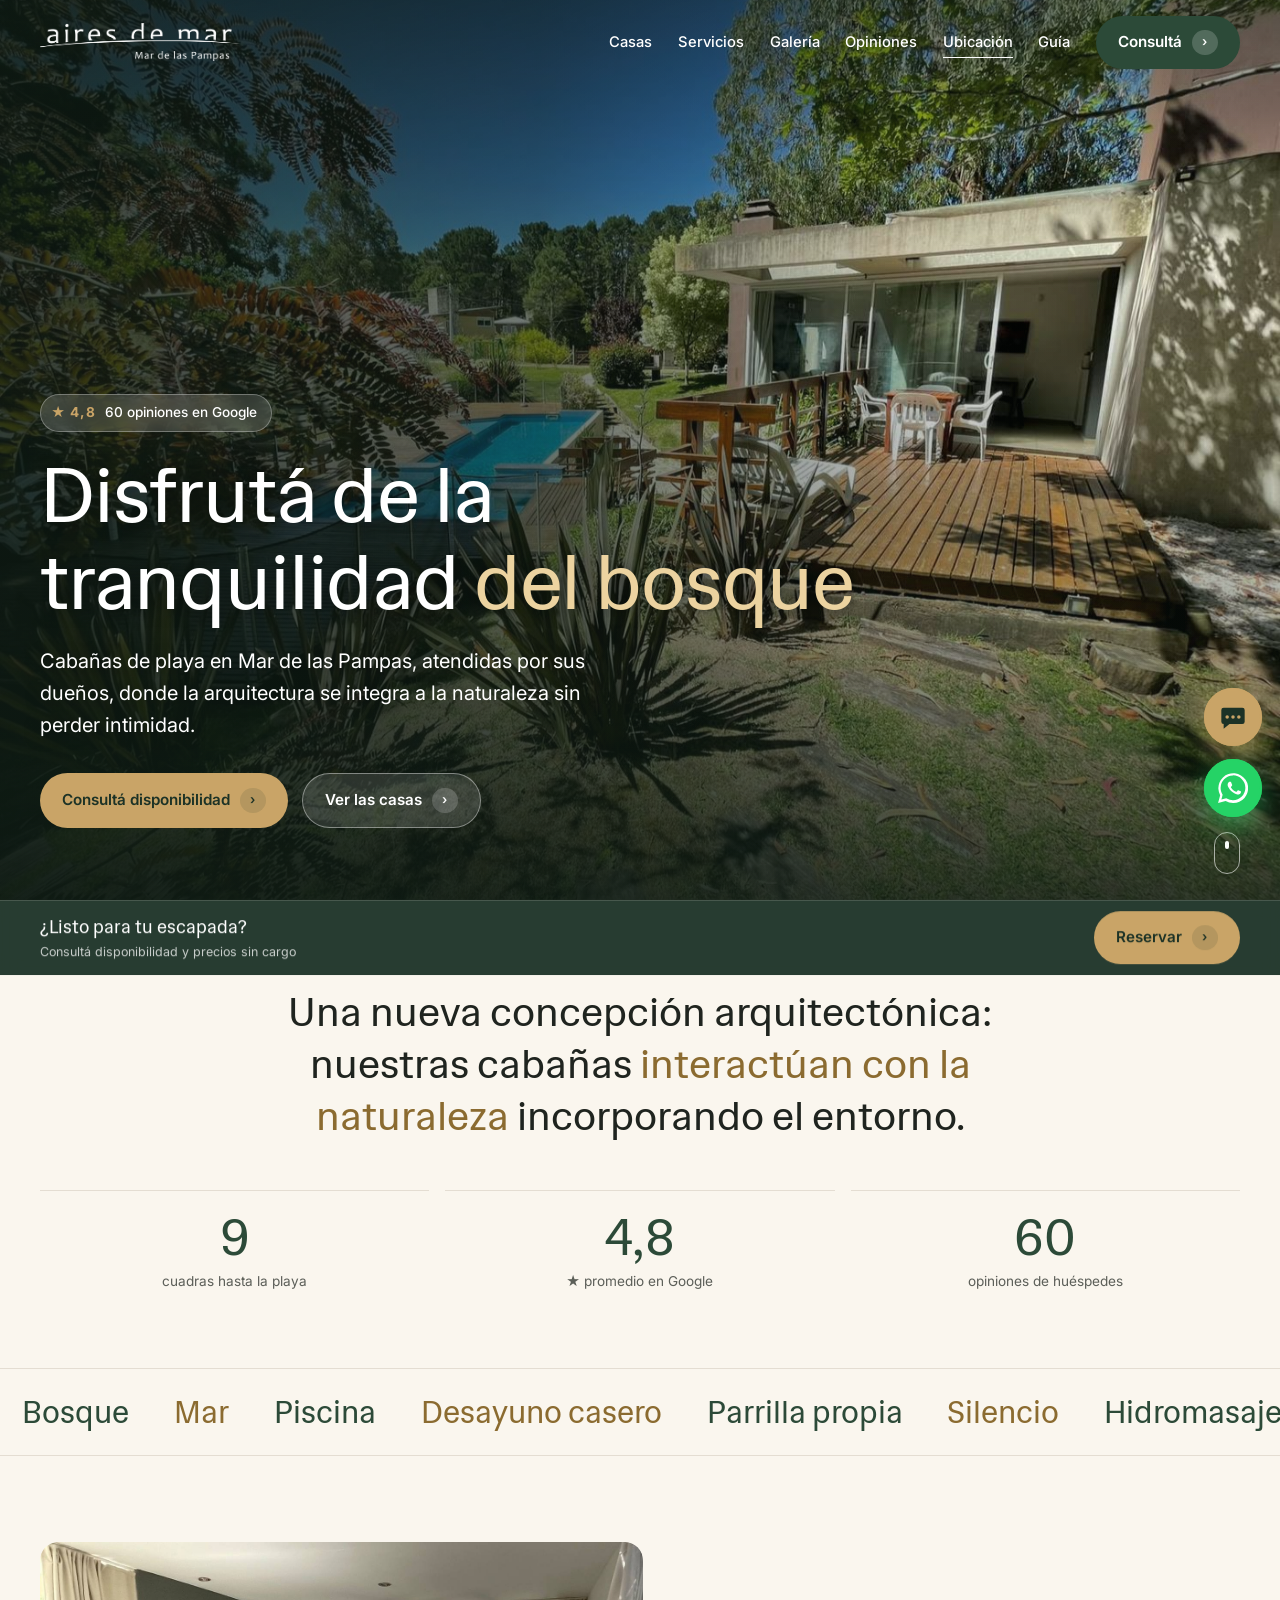
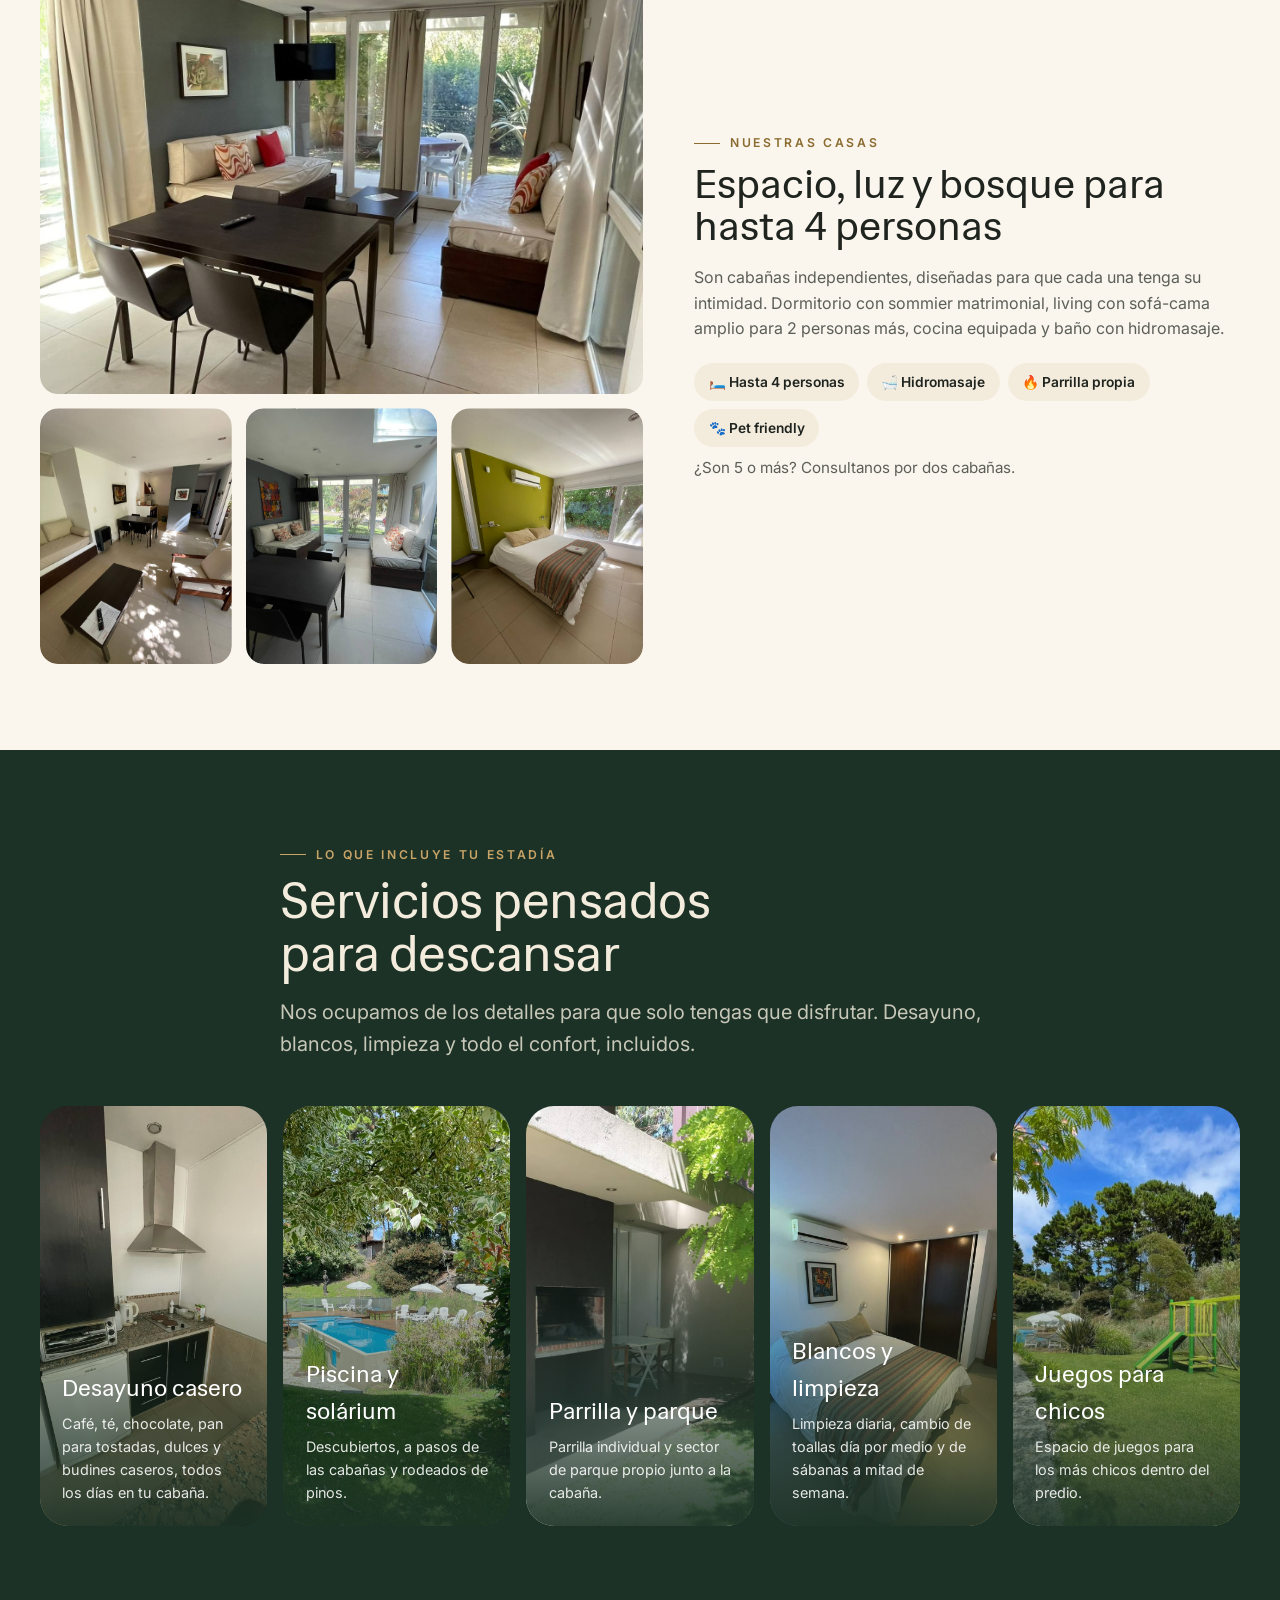
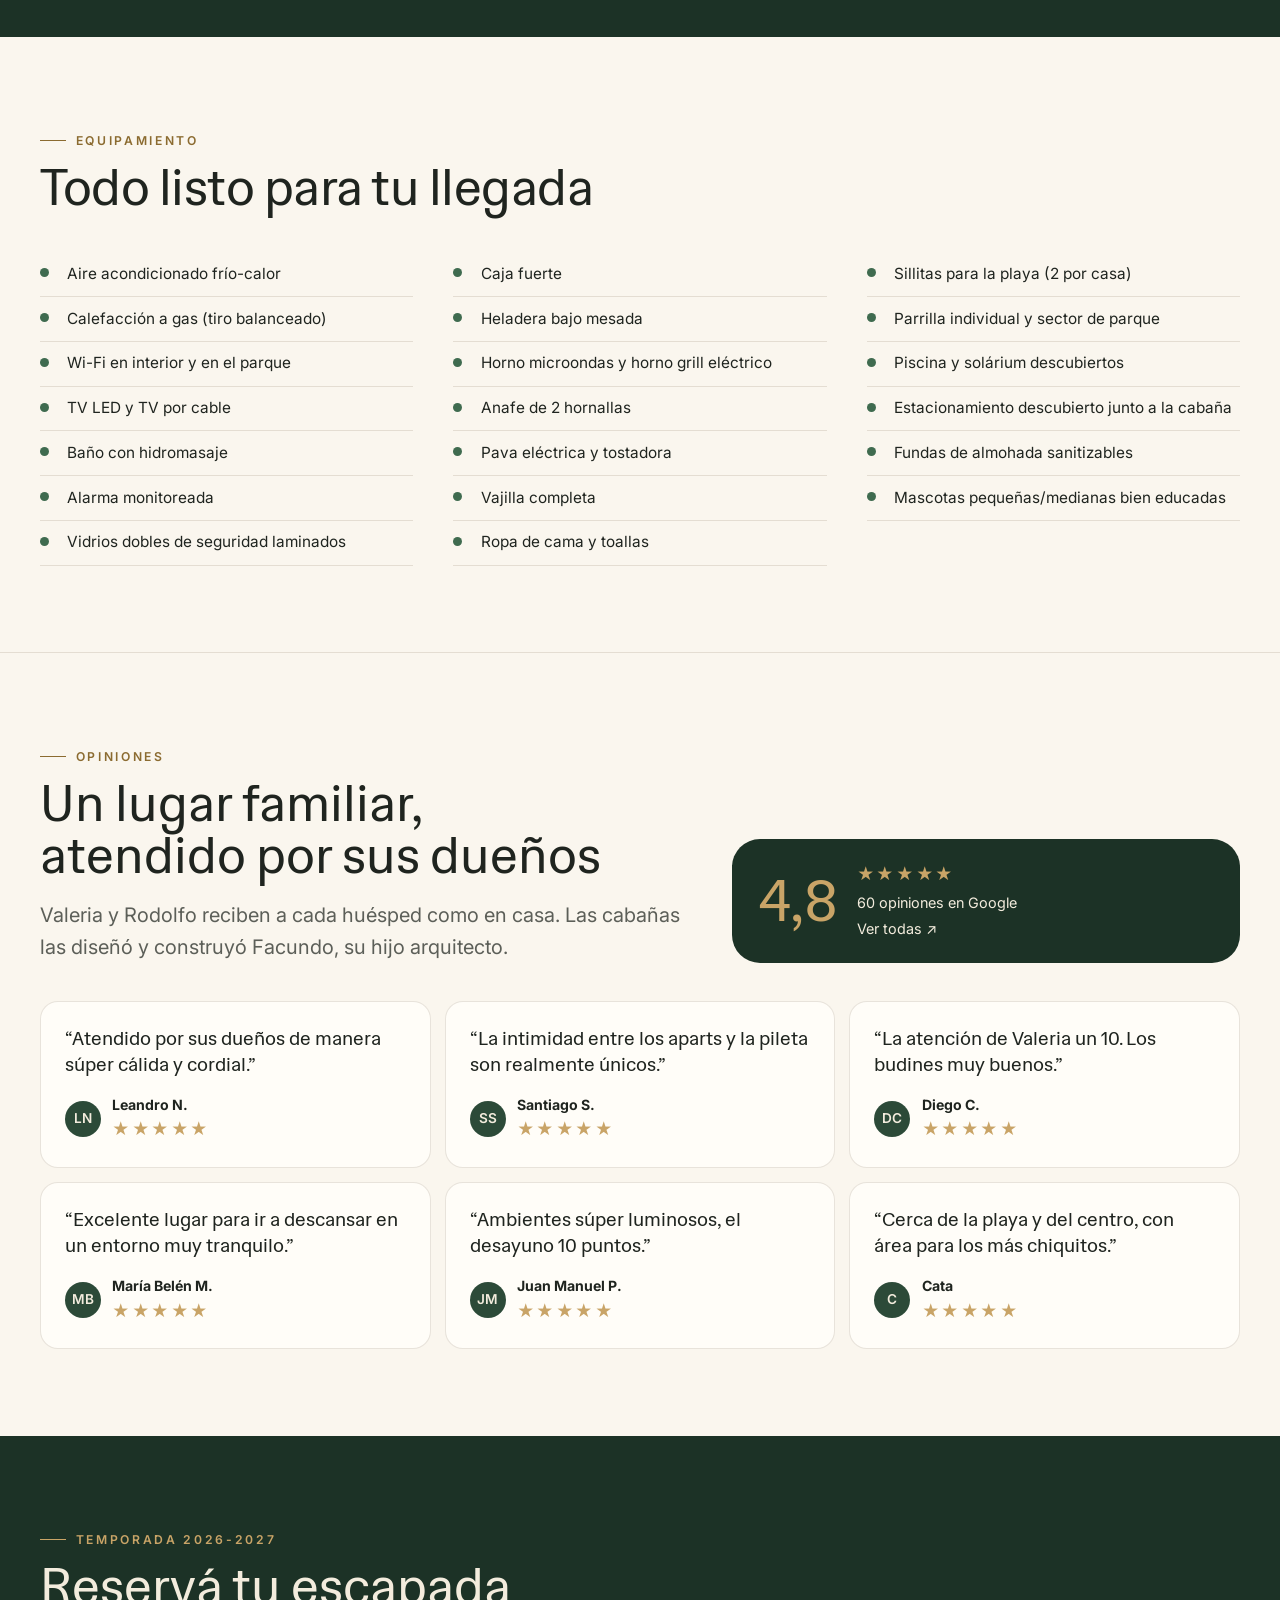
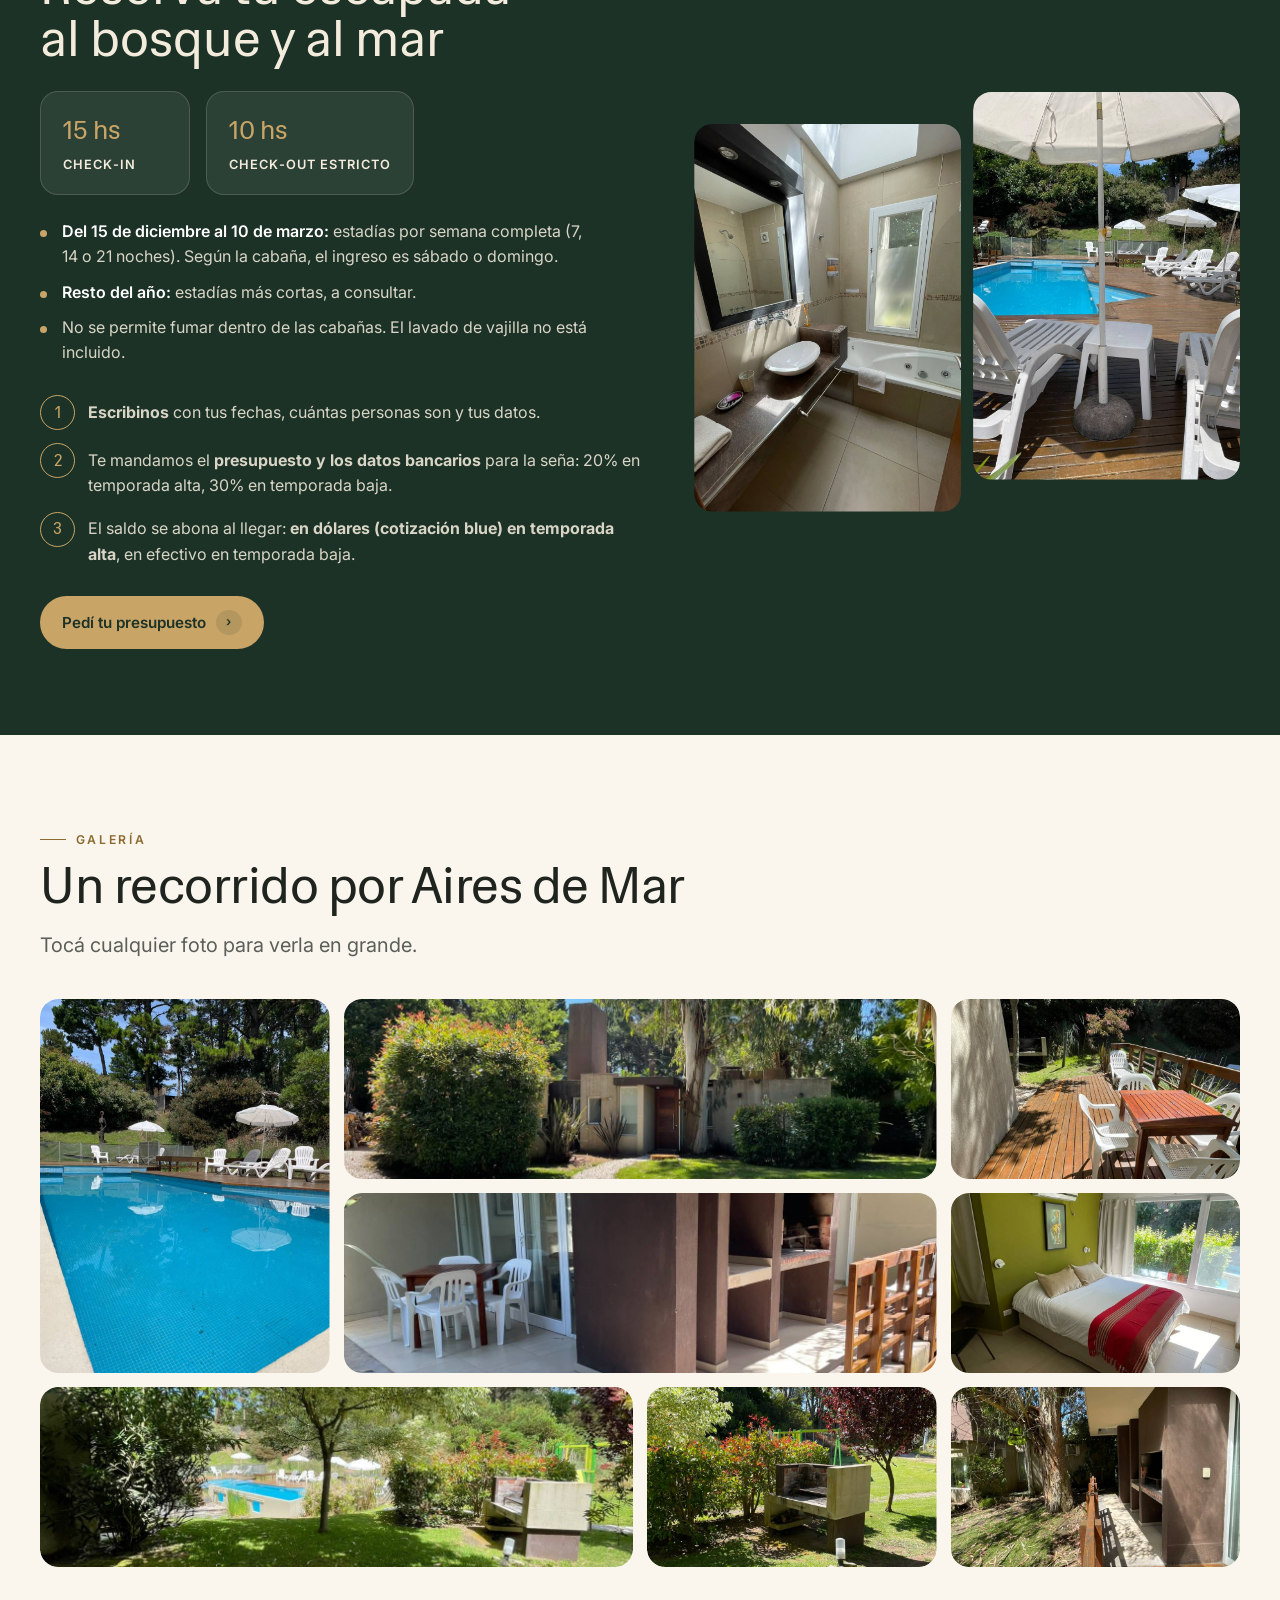
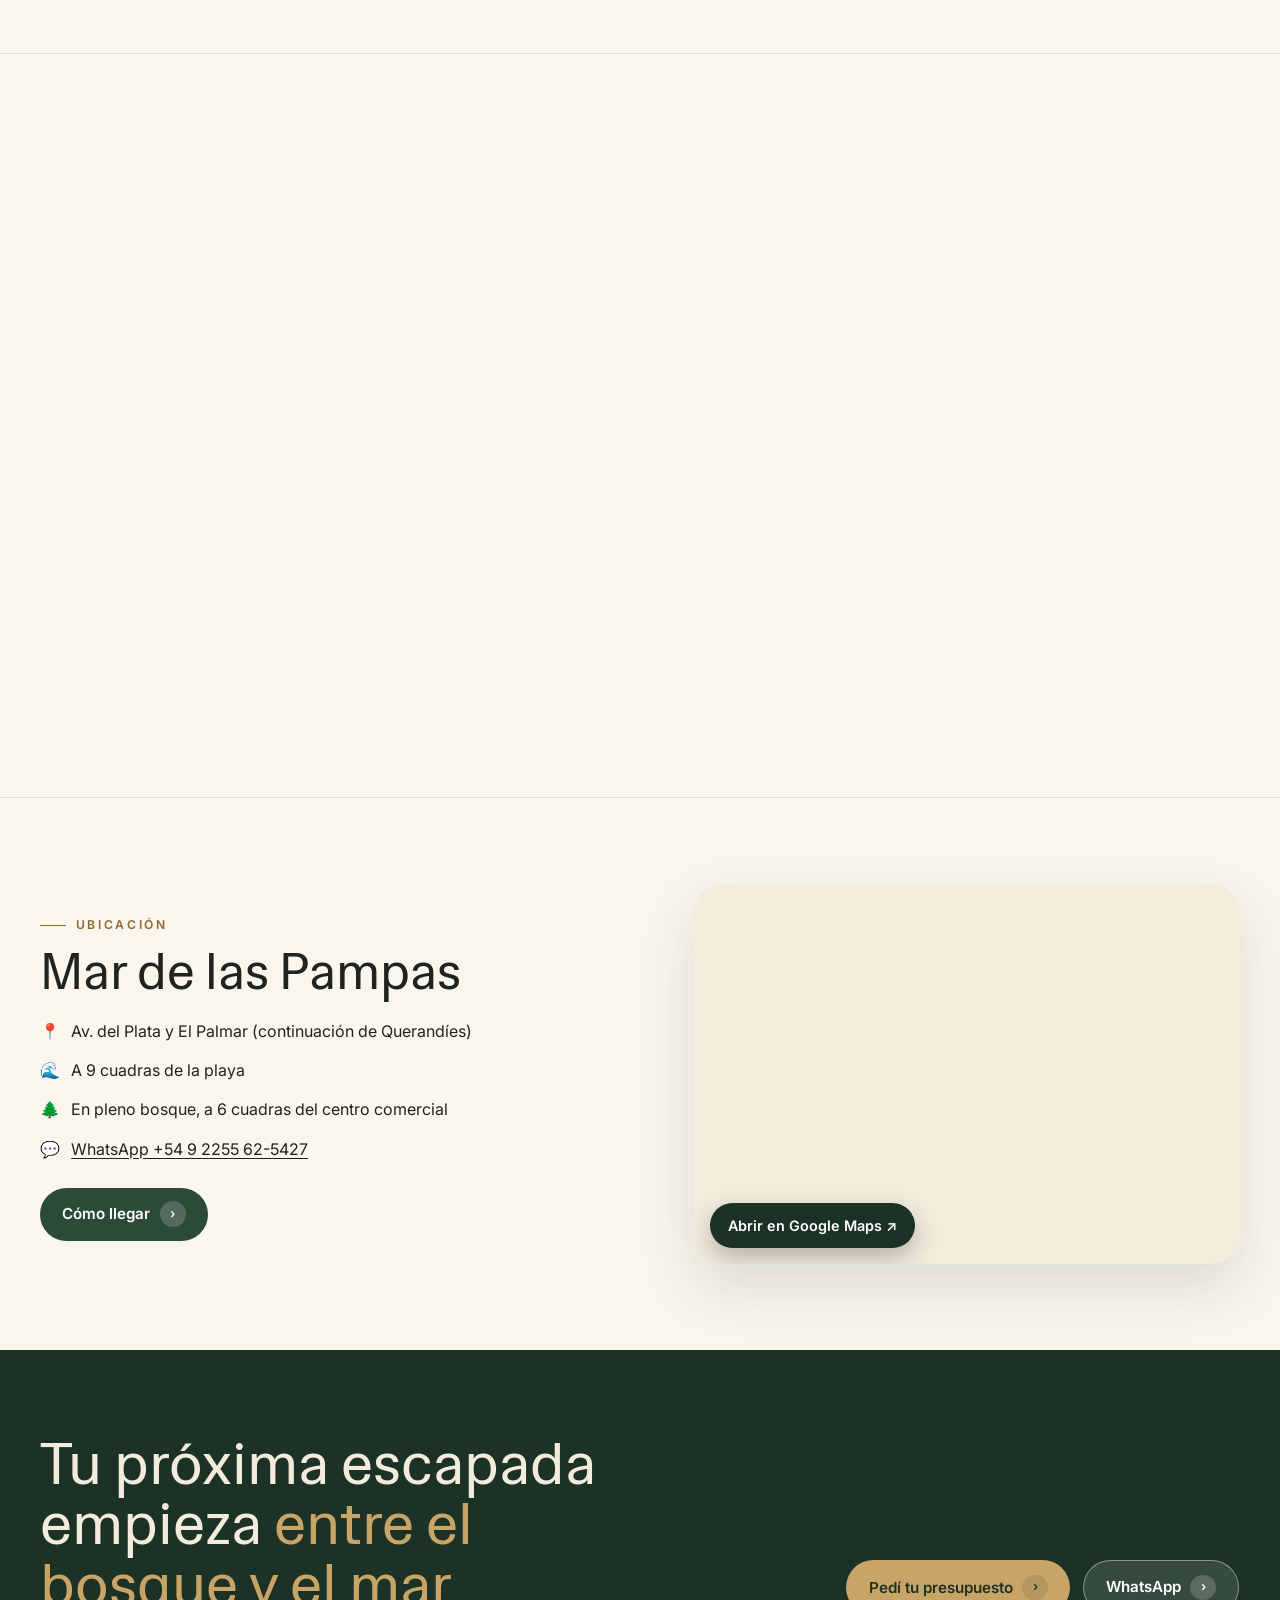
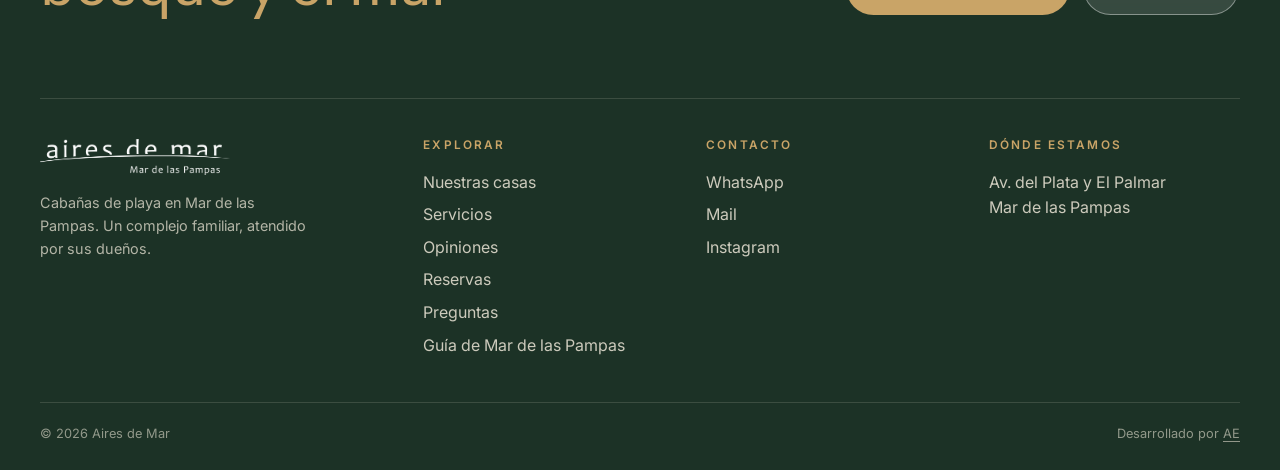
==== commit f127a2fa: "feat: pasar el sitio al dominio airesdemarpampas.com.ar canonical, JSON-LD, sitemap, robots, llms.tx" ====
--- a/index.html
+++ b/index.html
@@ -6,13 +6,13 @@
 <title>Aires de Mar — Cabañas en Mar de las Pampas</title>
 <meta name="description" content="Cabañas de playa en Mar de las Pampas, entre el bosque y el mar, para hasta 4 personas. Desayuno casero, limpieza diaria, piscina y parrilla propia. 4,8 ★ en Google." />
 <meta name="theme-color" content="#1c3226" />
-<link rel="canonical" href="https://aires-de-mar.vercel.app/" />
+<link rel="canonical" href="https://airesdemarpampas.com.ar/" />
 <meta property="og:site_name" content="Aires de Mar" />
 <meta property="og:locale" content="es_AR" />
 <meta property="og:title" content="Aires de Mar — Cabañas en Mar de las Pampas" />
 <meta property="og:description" content="Disfrutá de la tranquilidad del bosque. Cabañas con piscina, desayuno casero y limpieza diaria en Mar de las Pampas." />
-<meta property="og:url" content="https://aires-de-mar.vercel.app/" />
-<meta property="og:image" content="https://aires-de-mar.vercel.app/img/hero.jpeg" />
+<meta property="og:url" content="https://airesdemarpampas.com.ar/" />
+<meta property="og:image" content="https://airesdemarpampas.com.ar/img/hero.jpeg" />
 <meta property="og:image:width" content="1400" />
 <meta property="og:image:height" content="1050" />
 <meta property="og:type" content="website" />
@@ -26,11 +26,11 @@
 {
   "@context": "https://schema.org",
   "@type": "LodgingBusiness",
-  "@id": "https://aires-de-mar.vercel.app/#negocio",
+  "@id": "https://airesdemarpampas.com.ar/#negocio",
   "name": "Cabañas Aires de Mar",
   "description": "Cabañas de playa en Mar de las Pampas, entre el bosque y el mar. Capacidad máxima 4 personas por cabaña. Atendido por sus dueños.",
-  "url": "https://aires-de-mar.vercel.app/",
-  "image": "https://aires-de-mar.vercel.app/img/hero.jpeg",
+  "url": "https://airesdemarpampas.com.ar/",
+  "image": "https://airesdemarpampas.com.ar/img/hero.jpeg",
   "telephone": "+54 9 2255 62-5427",
   "email": "airesdemarpampas@gmail.com",
   "address": {
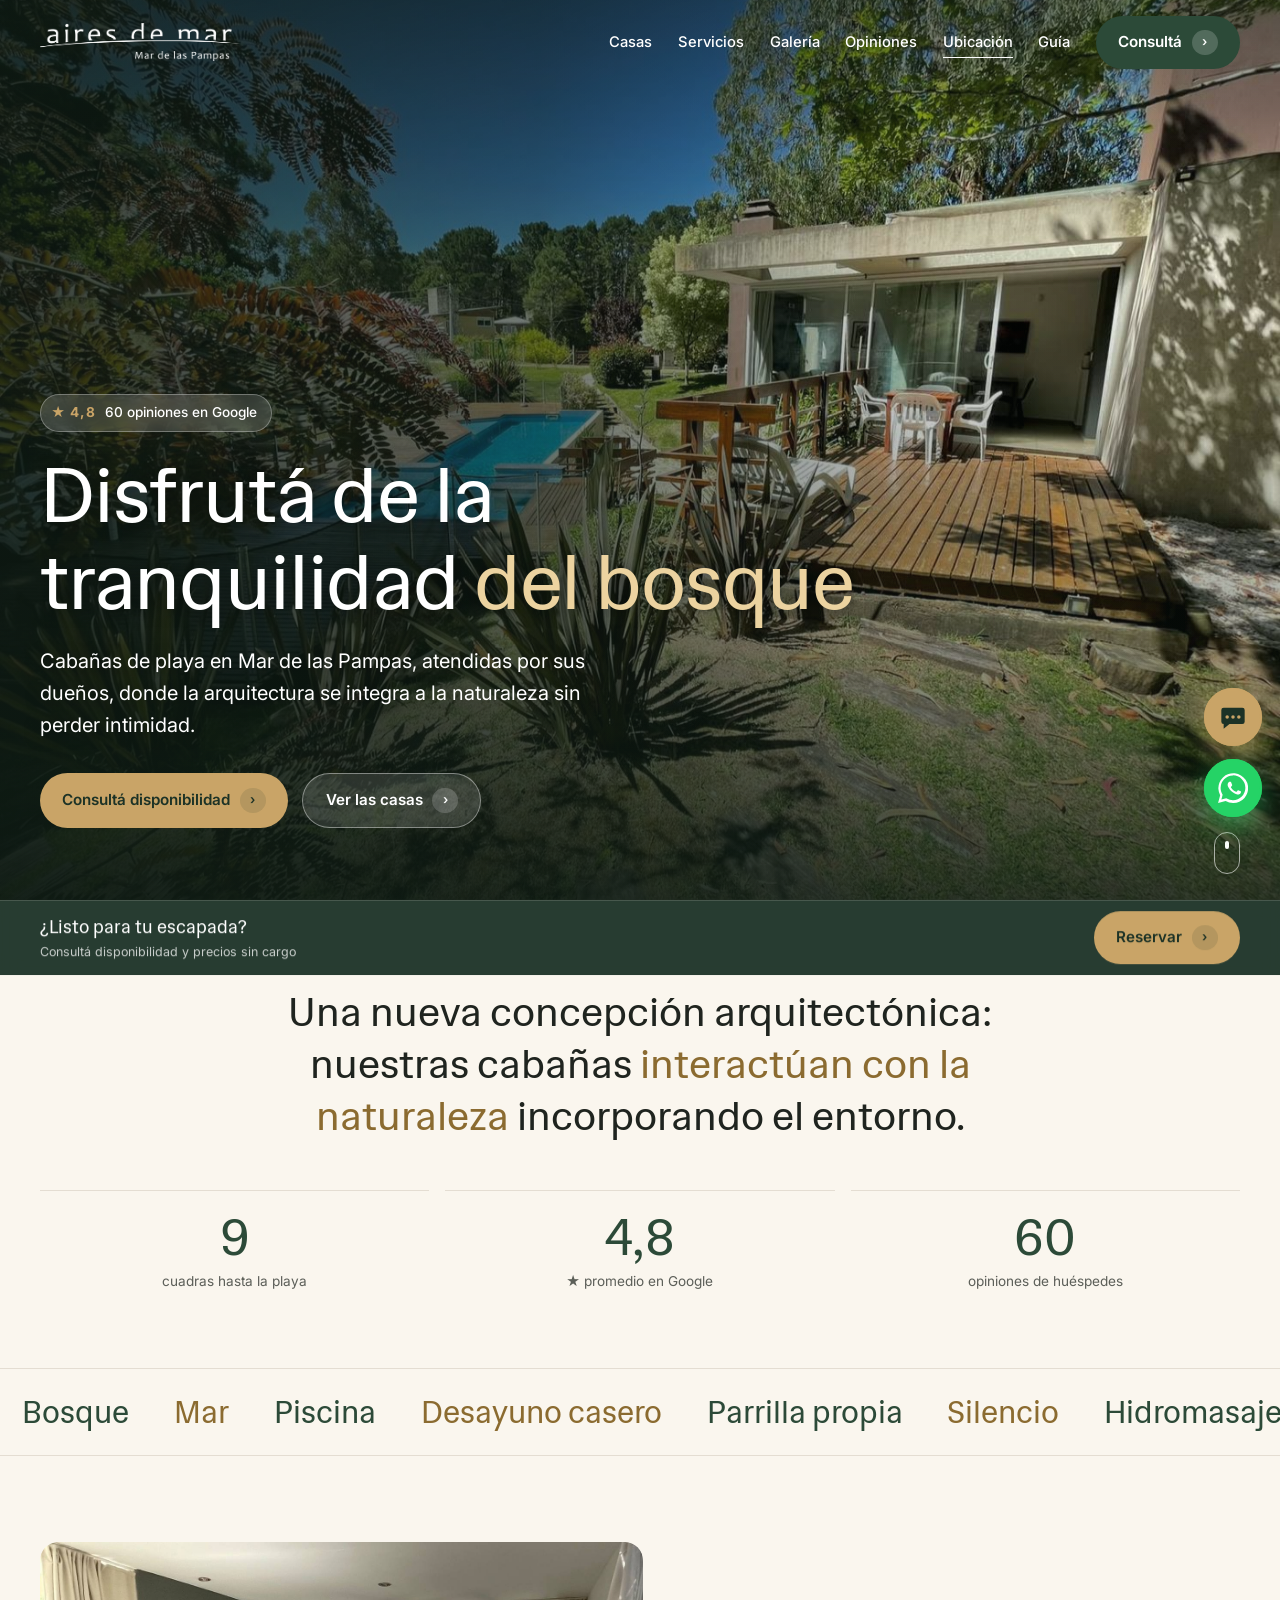
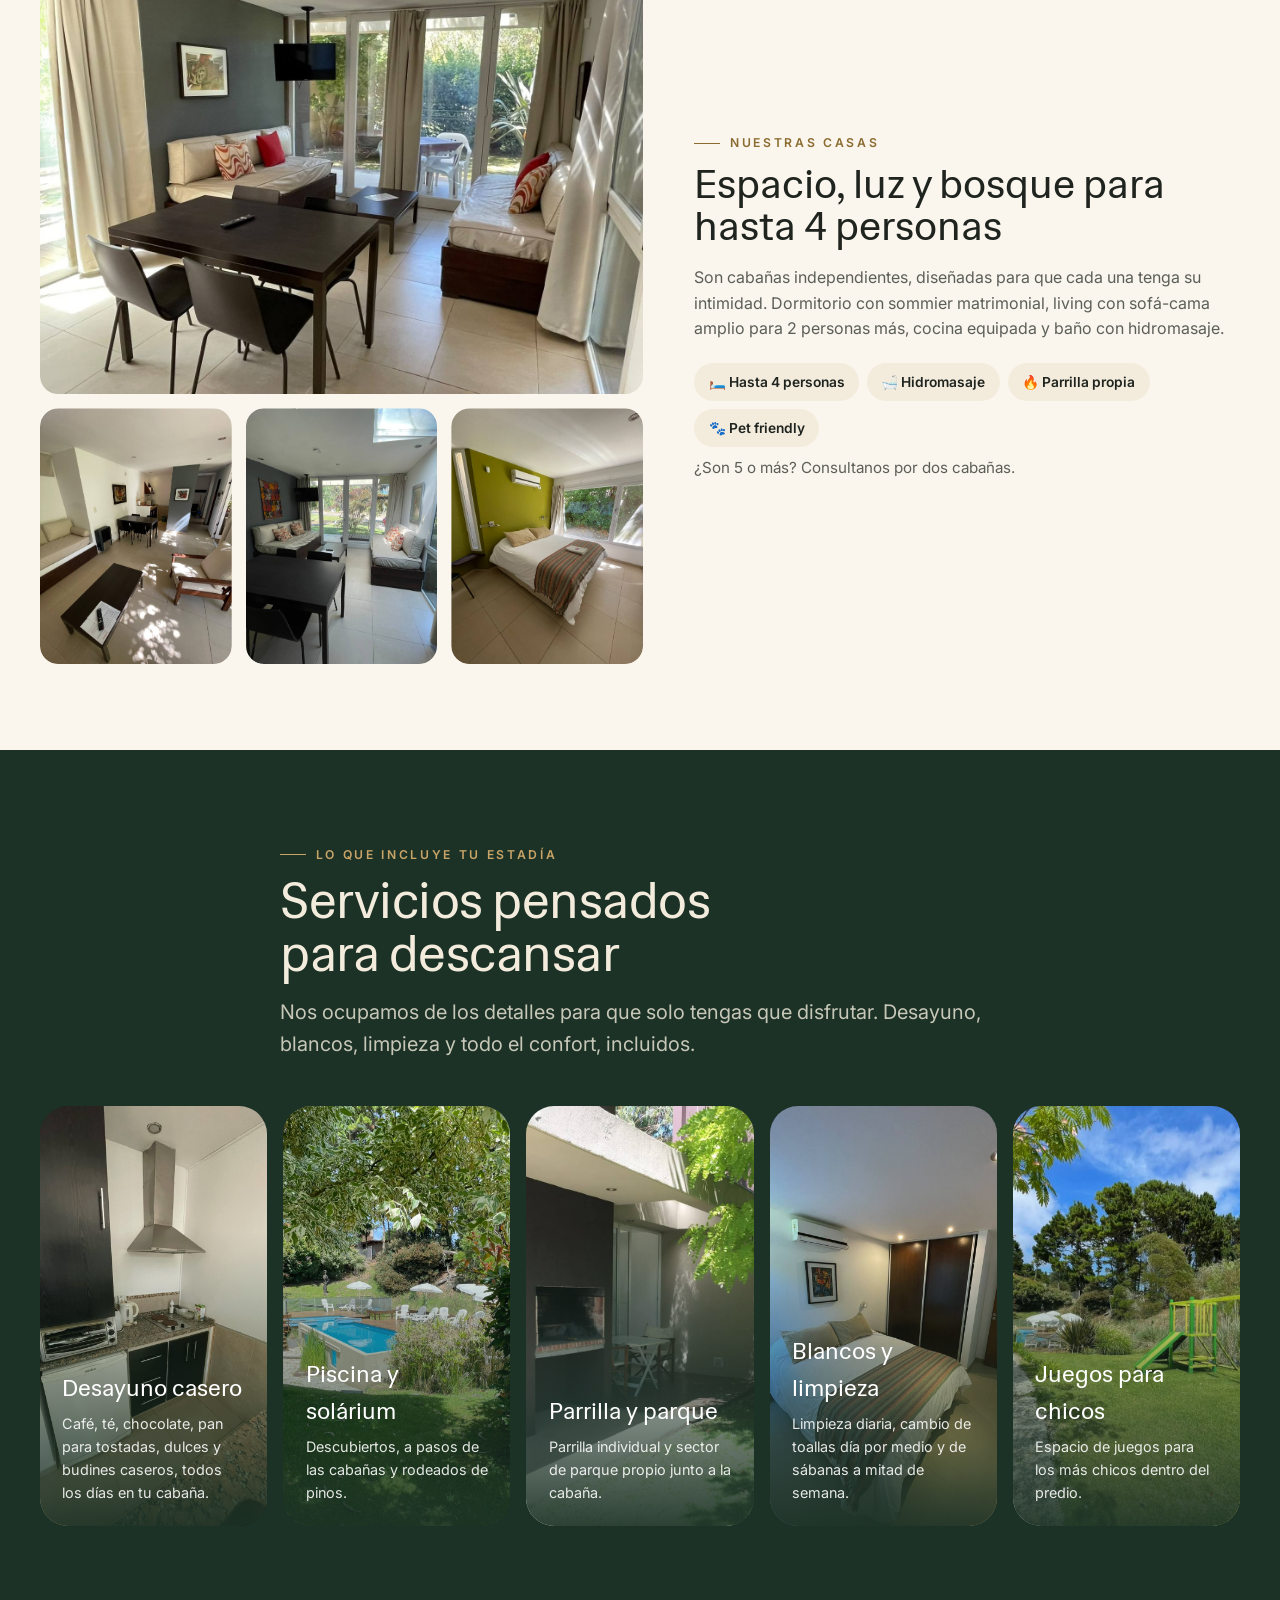
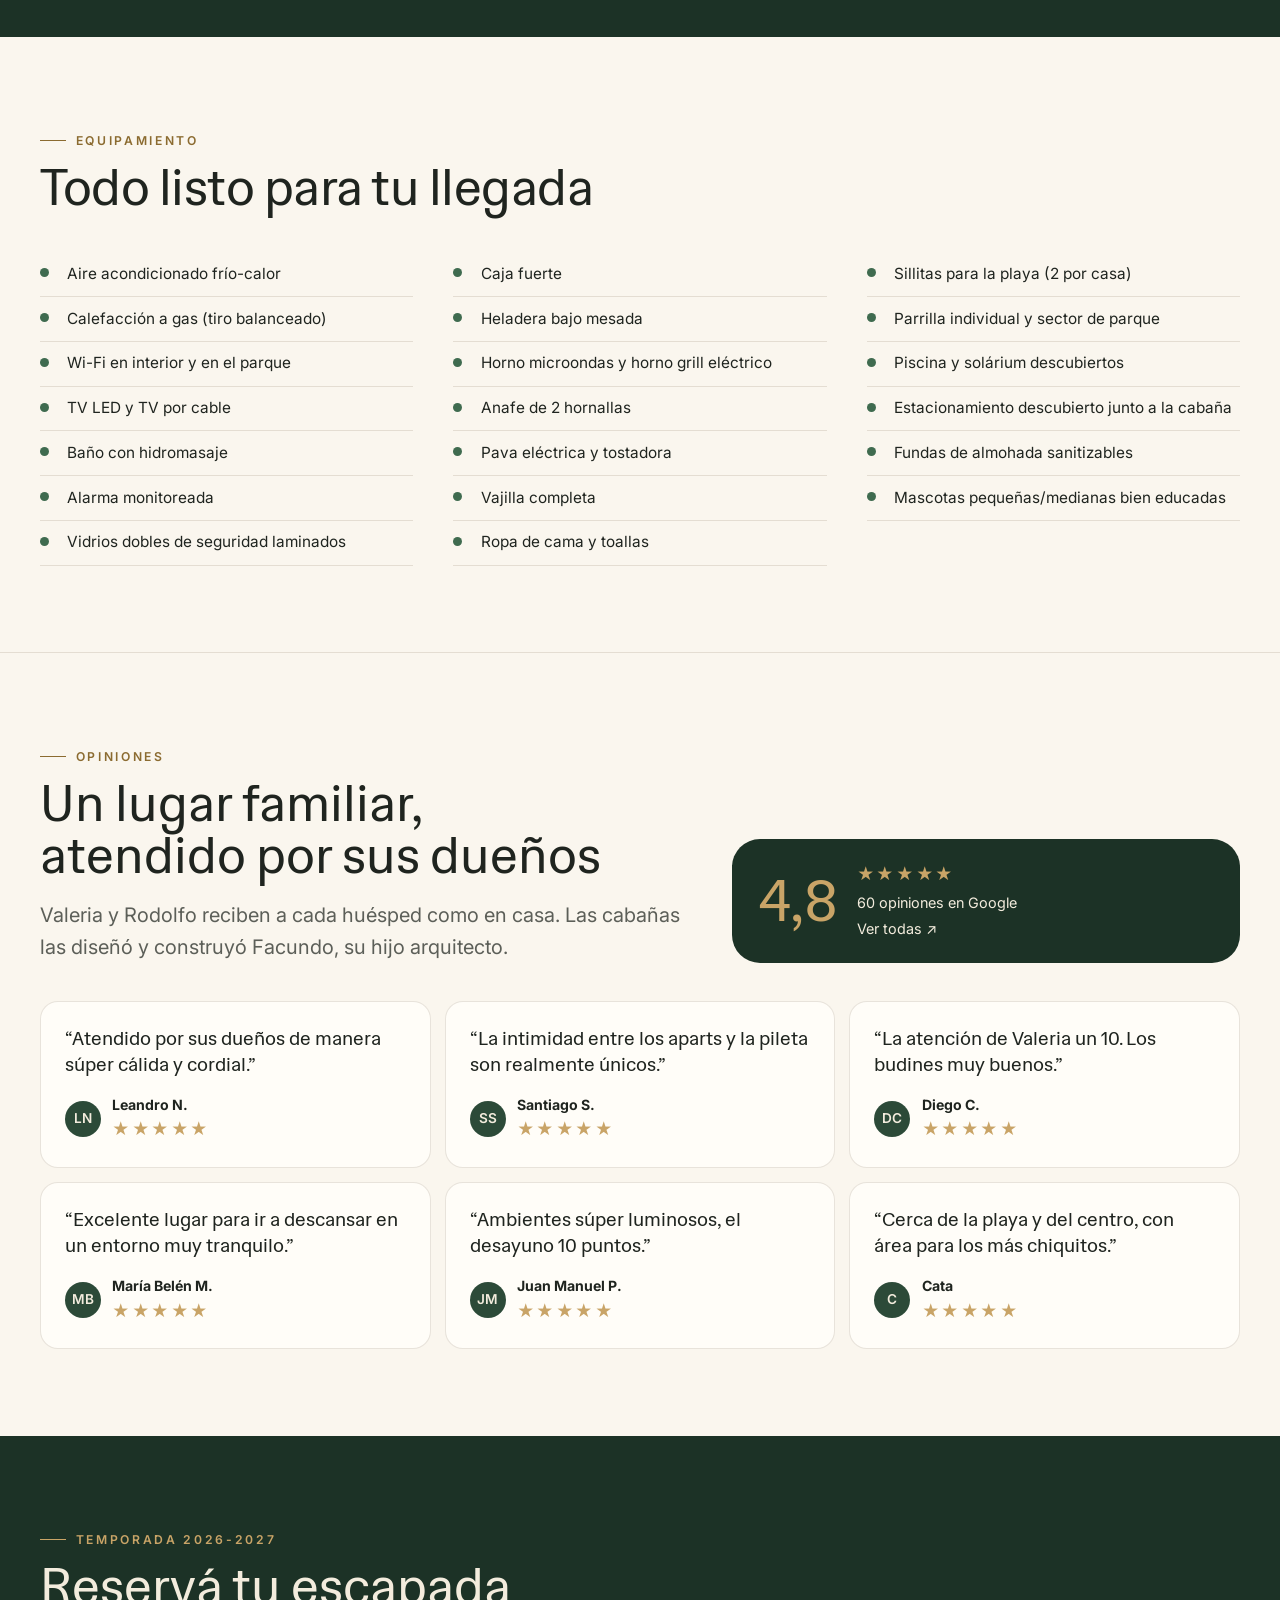
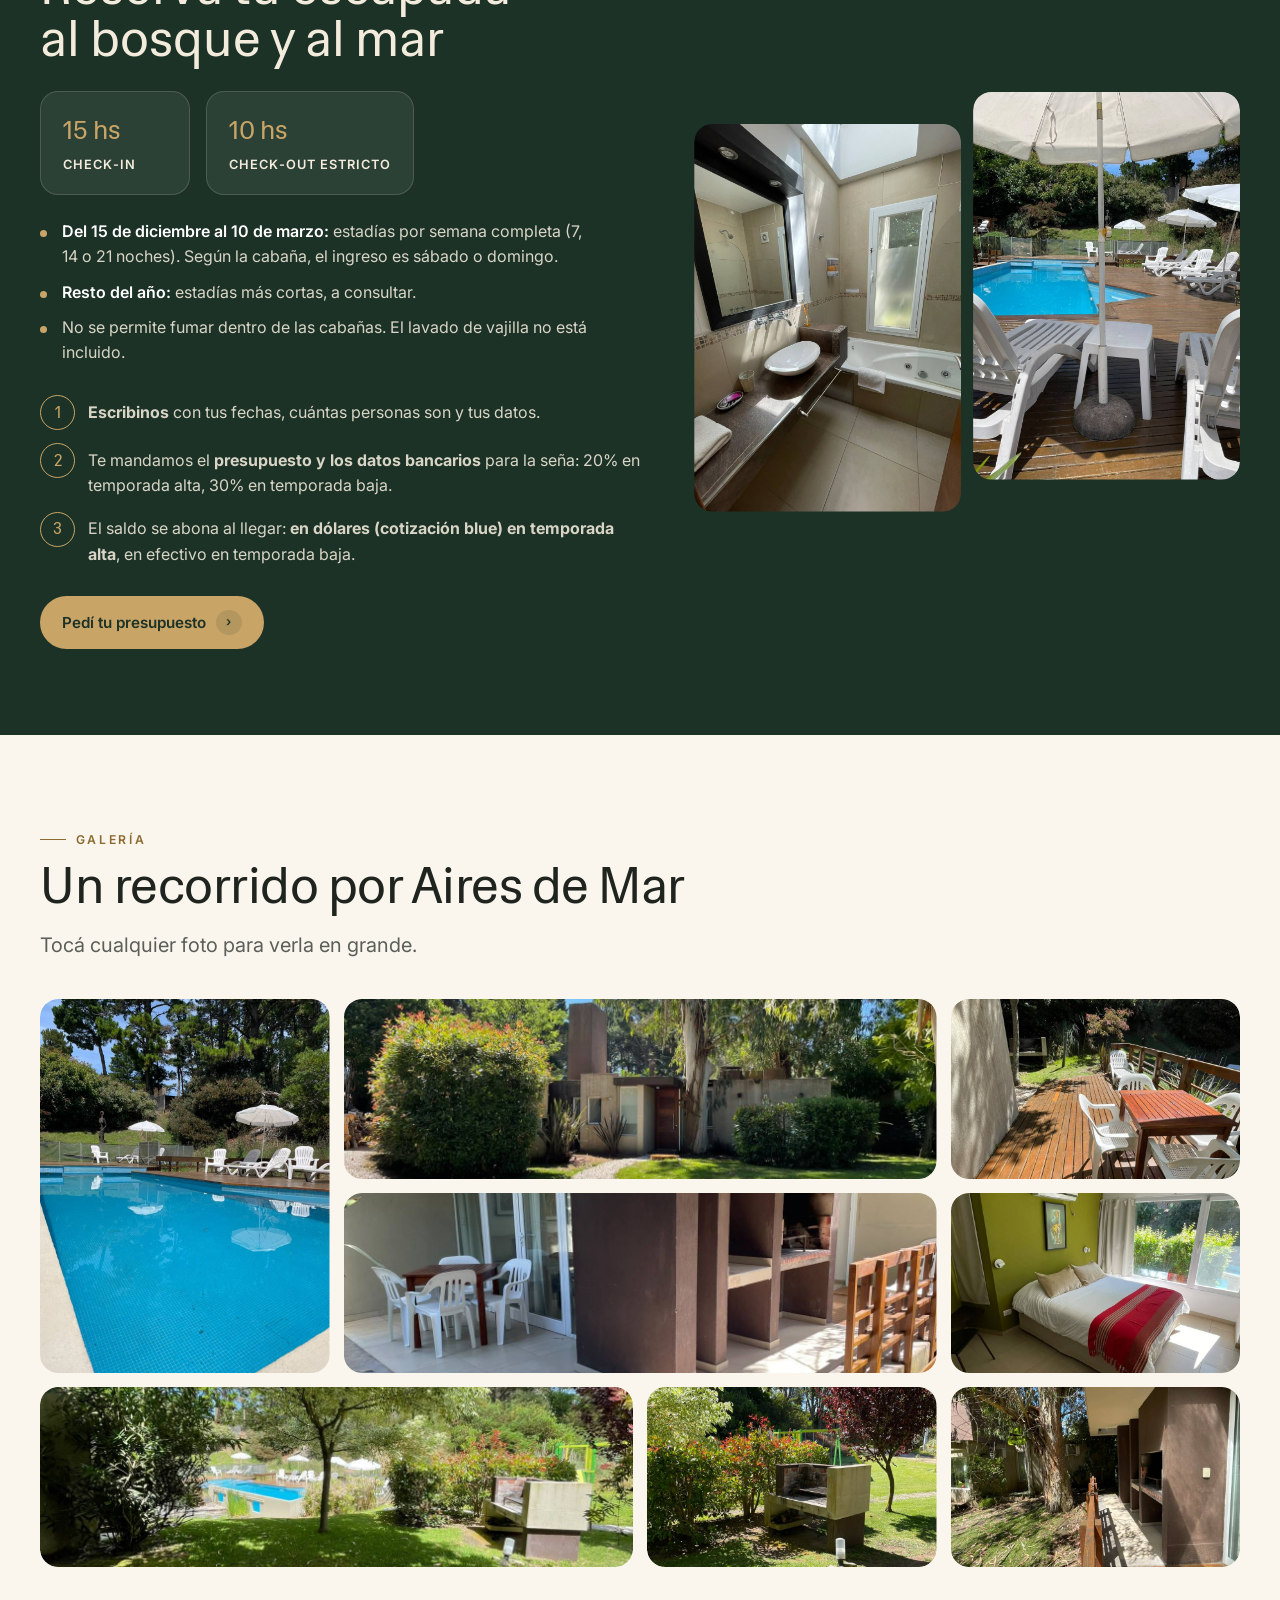
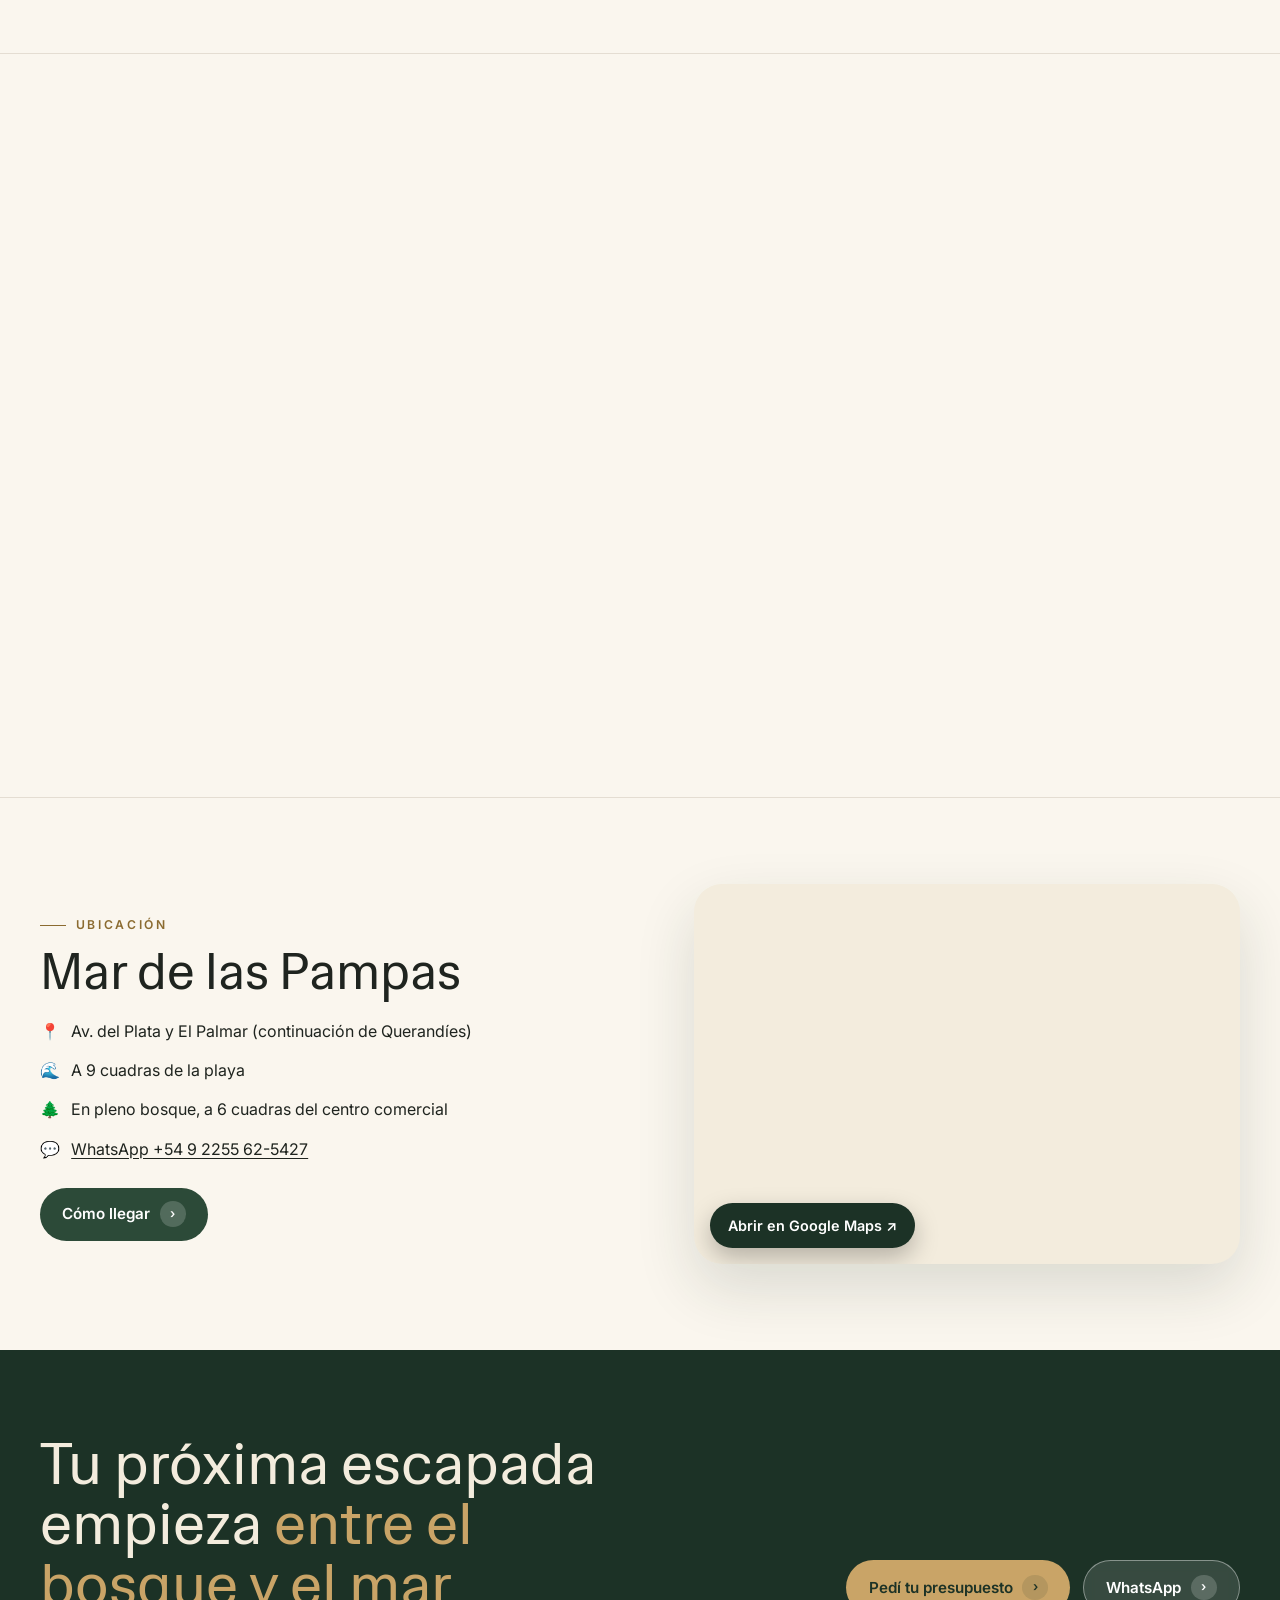
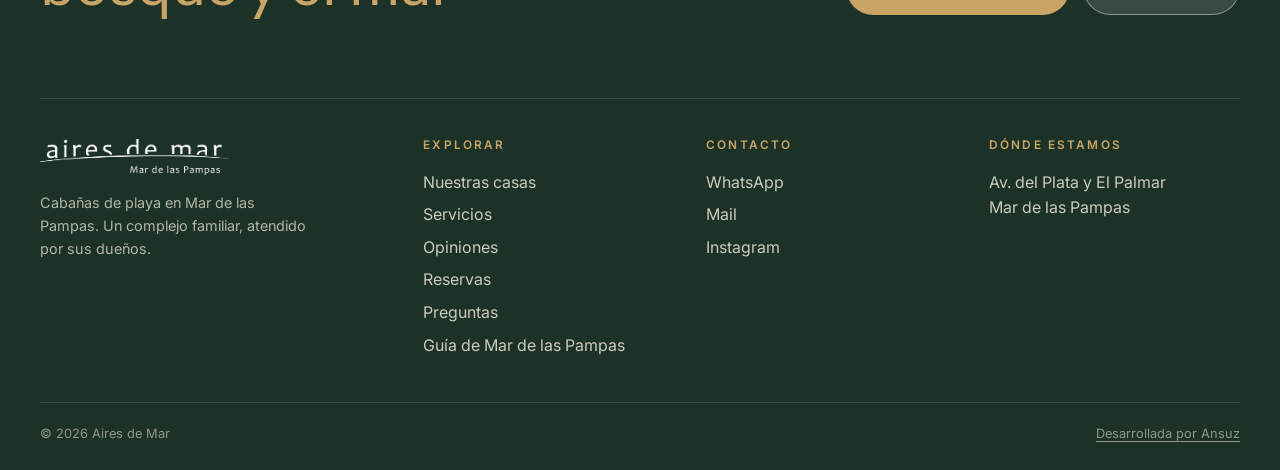
==== commit 0198ff04: "chore: crédito del pie pasa a Ansuz (www.ansuz.com.ar) Co-Authored-By: Claude Opus 5.5 <noreply@anth" ====
--- a/index.html
+++ b/index.html
@@ -374,7 +374,7 @@
   </div>
   <div class="wrap footer__bottom">
     <span>© <span id="year">2026</span> Aires de Mar</span>
-    <span>Desarrollado por <a href="https://automatizaciones-express.vercel.app/" target="_blank" rel="noopener noreferrer">AE</a></span>
+    <span><a href="https://www.ansuz.com.ar" target="_blank" rel="noopener">Desarrollada por Ansuz</a></span>
   </div>
 </footer>
 
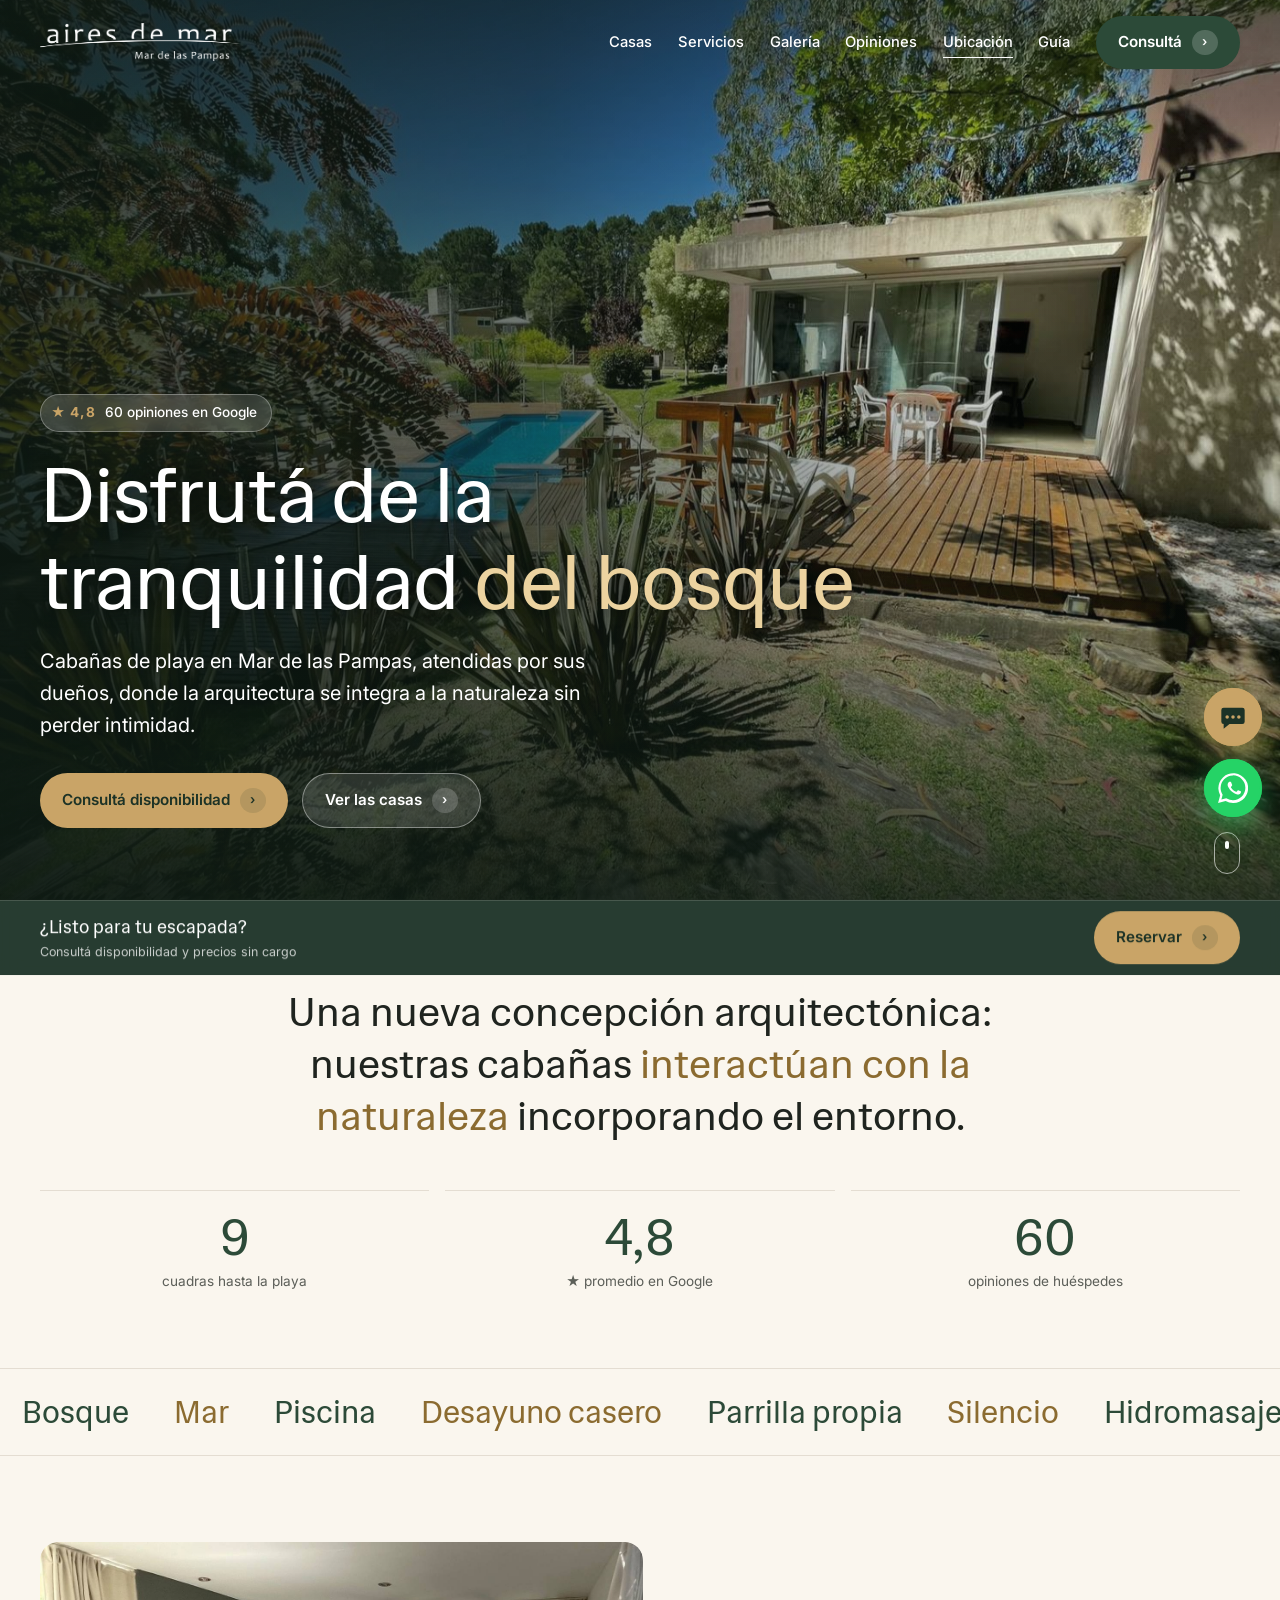
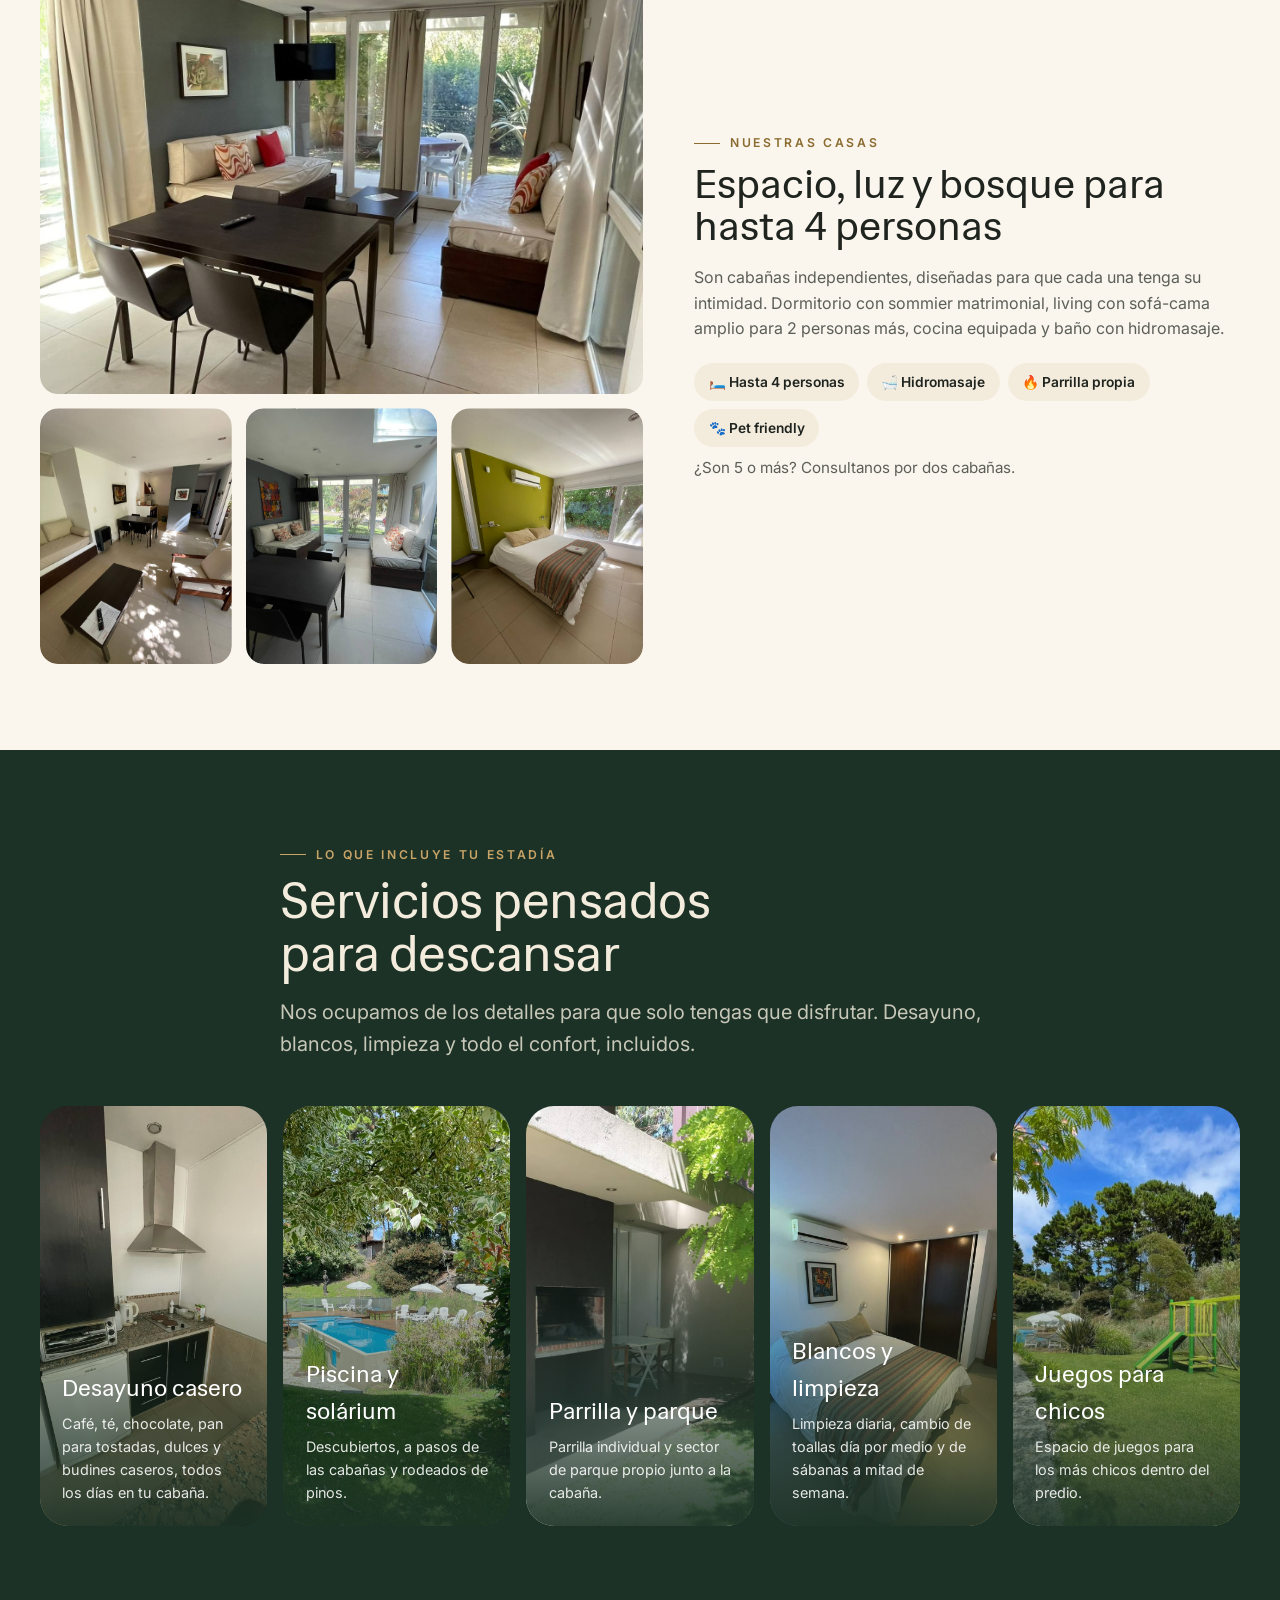
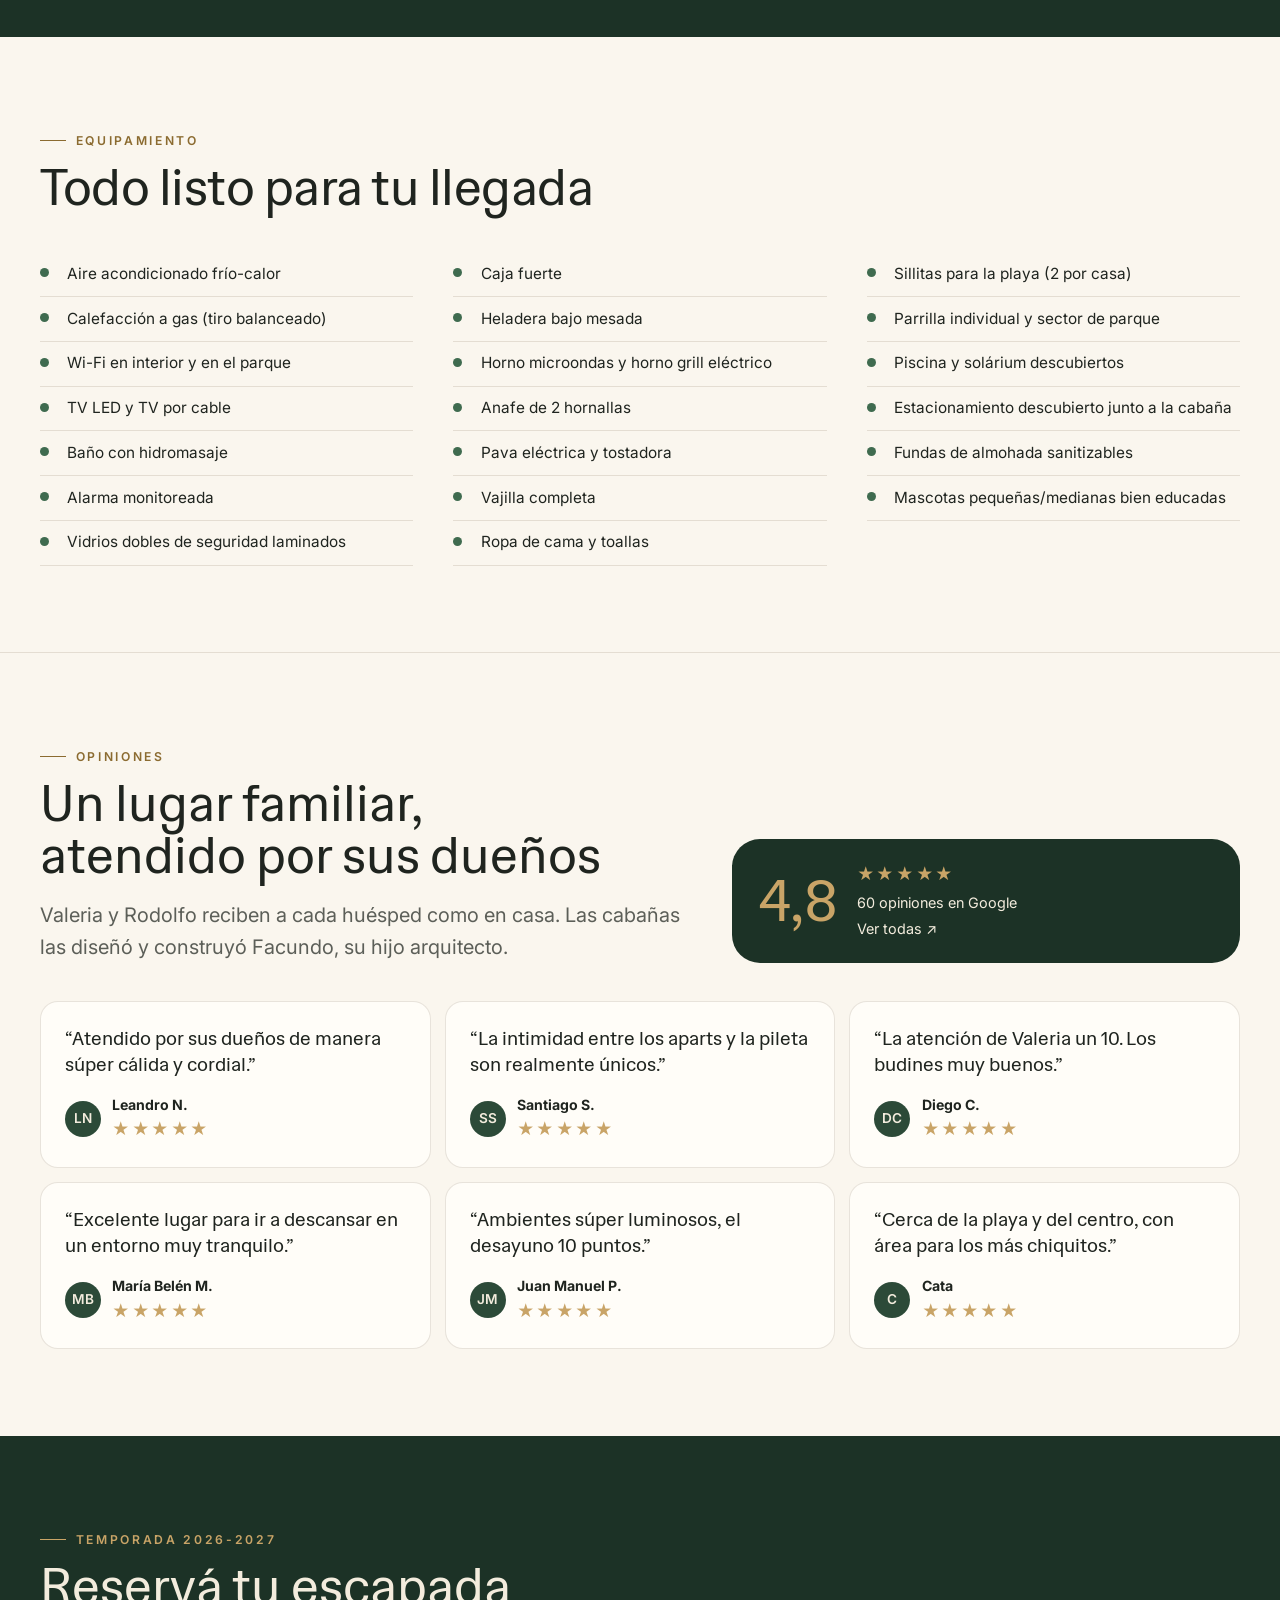
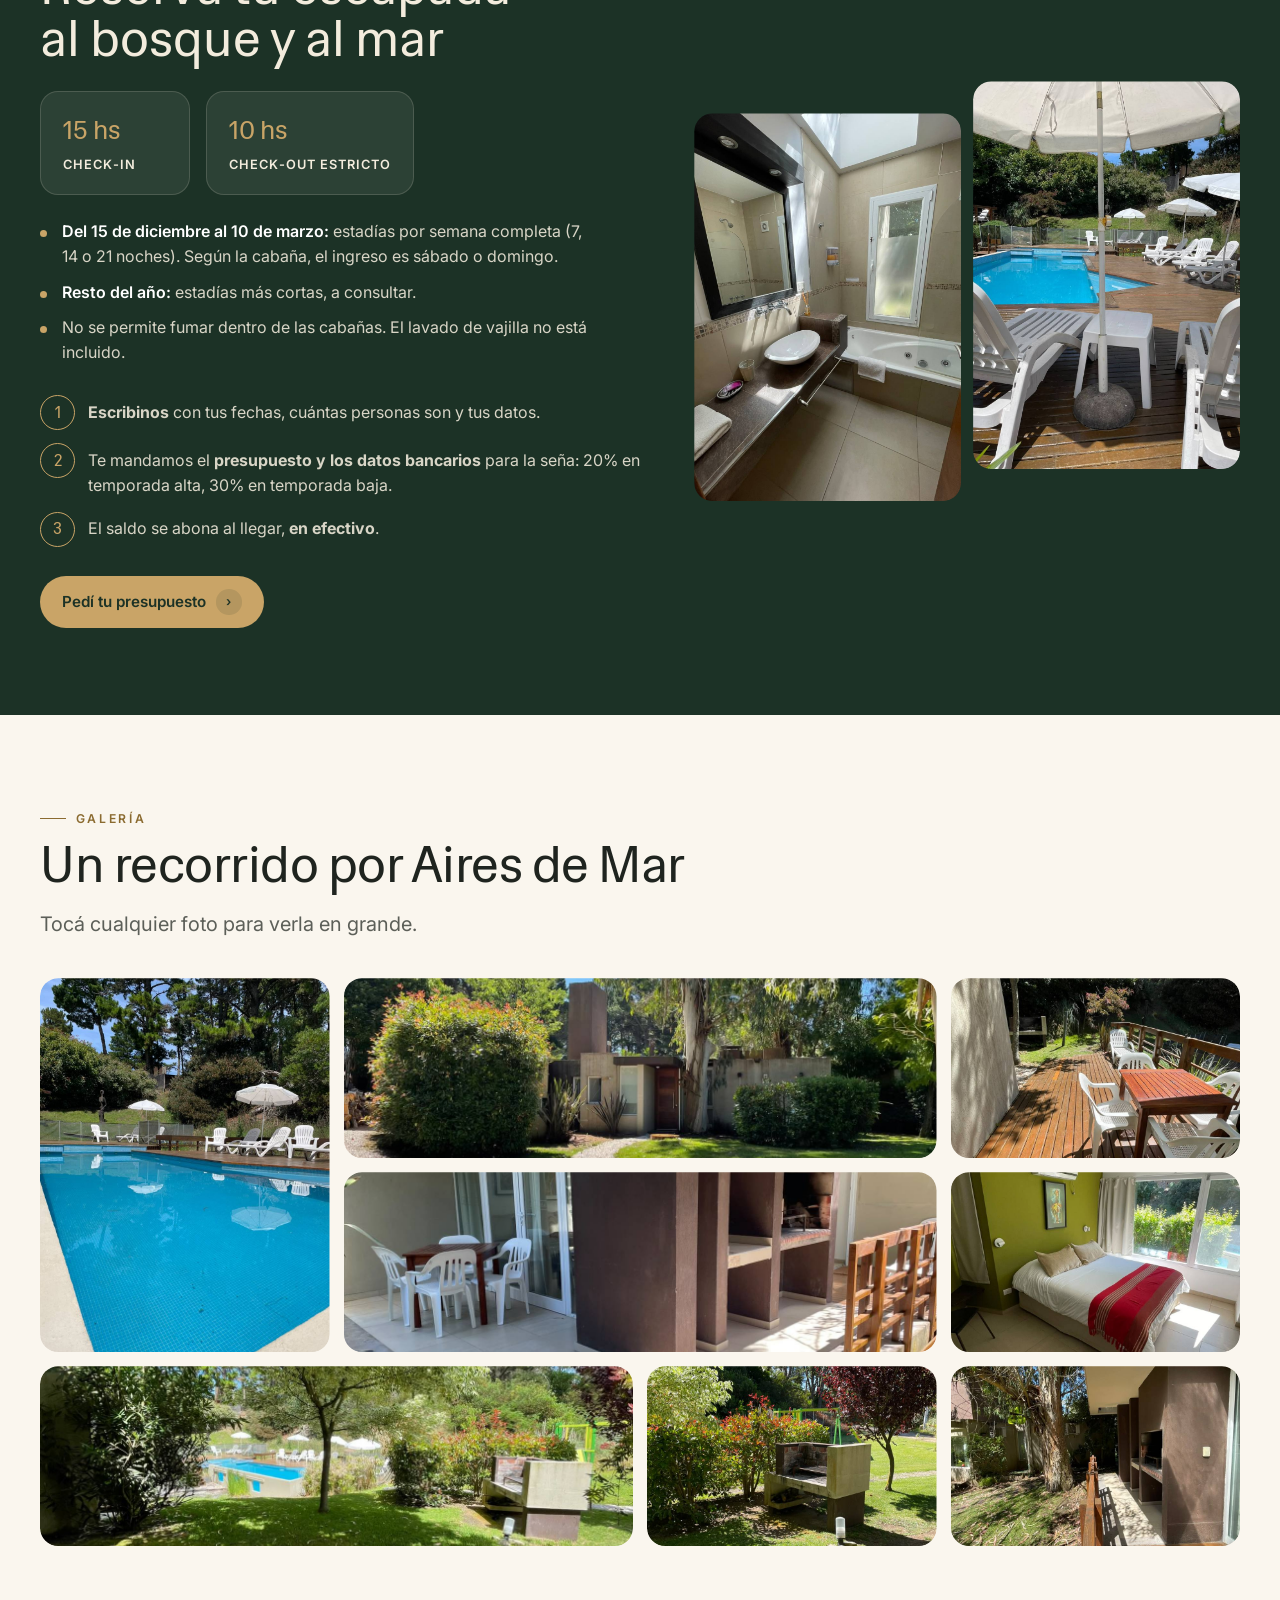
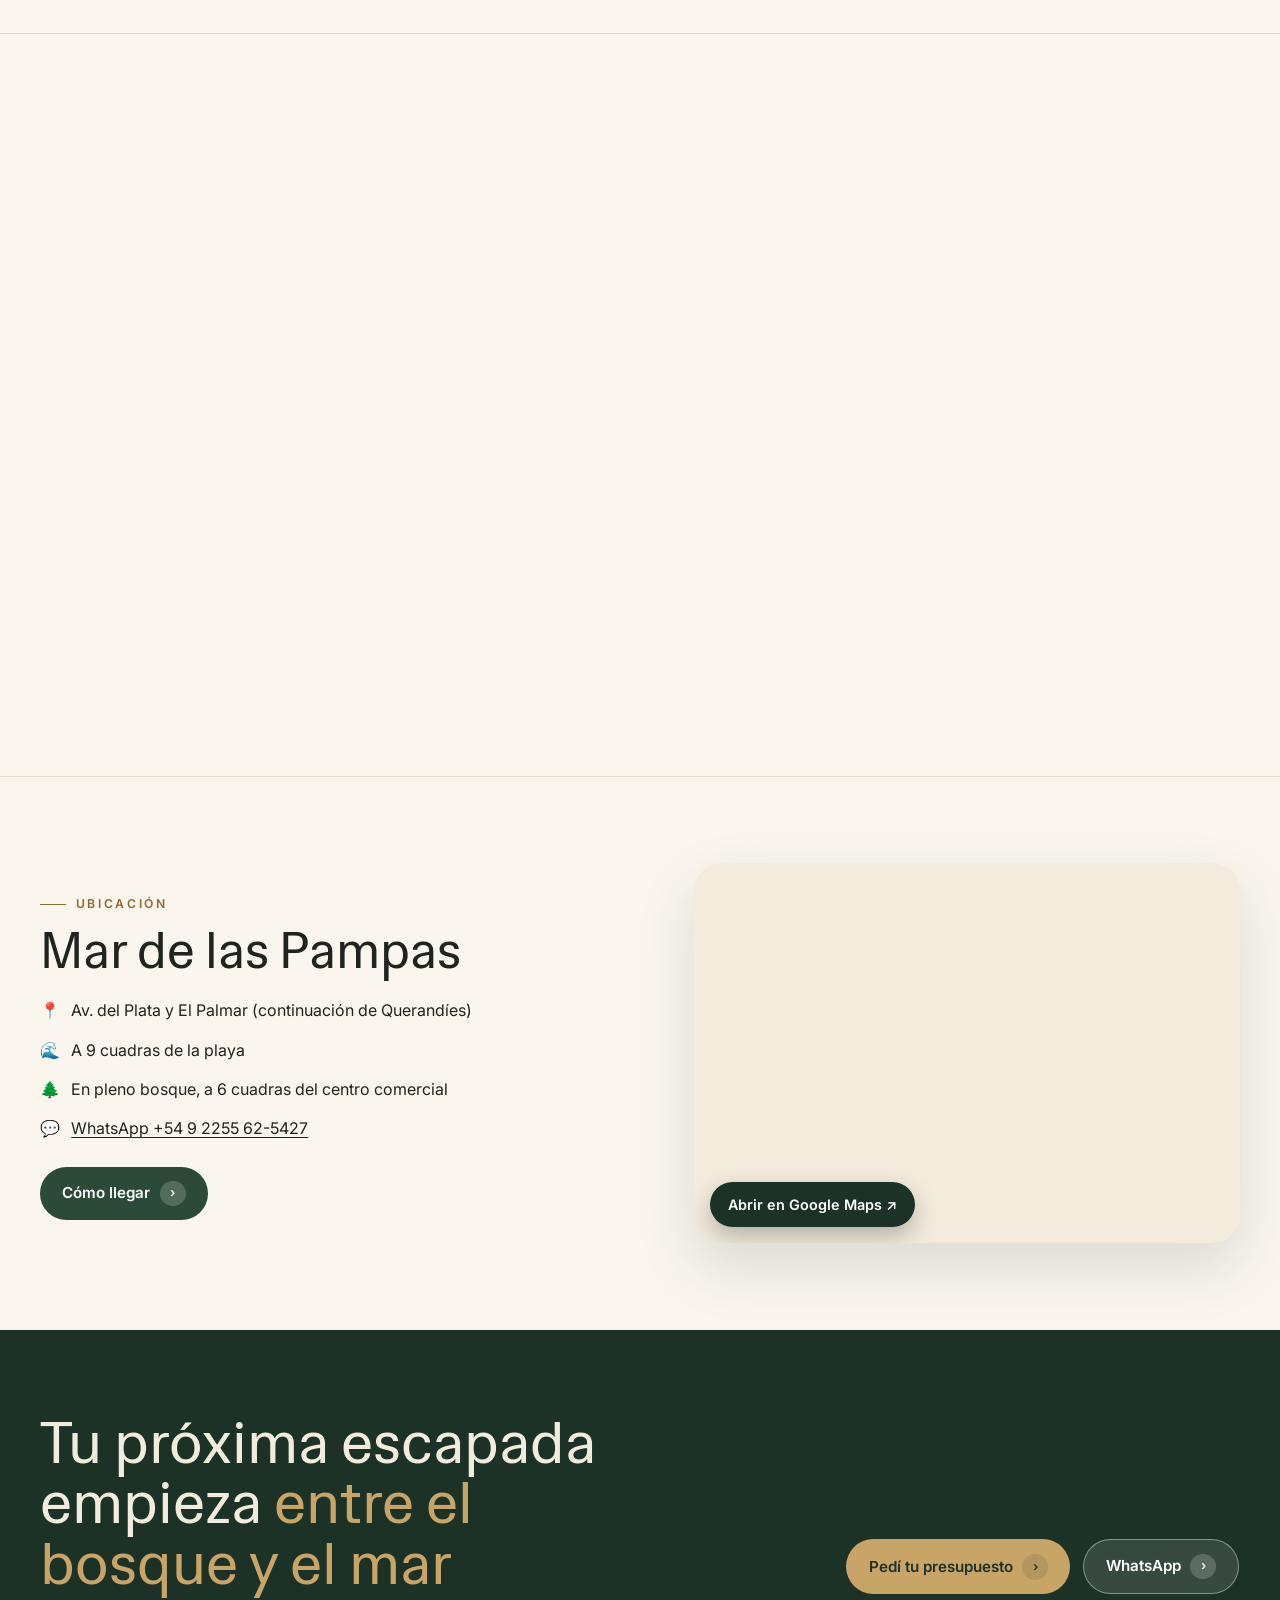
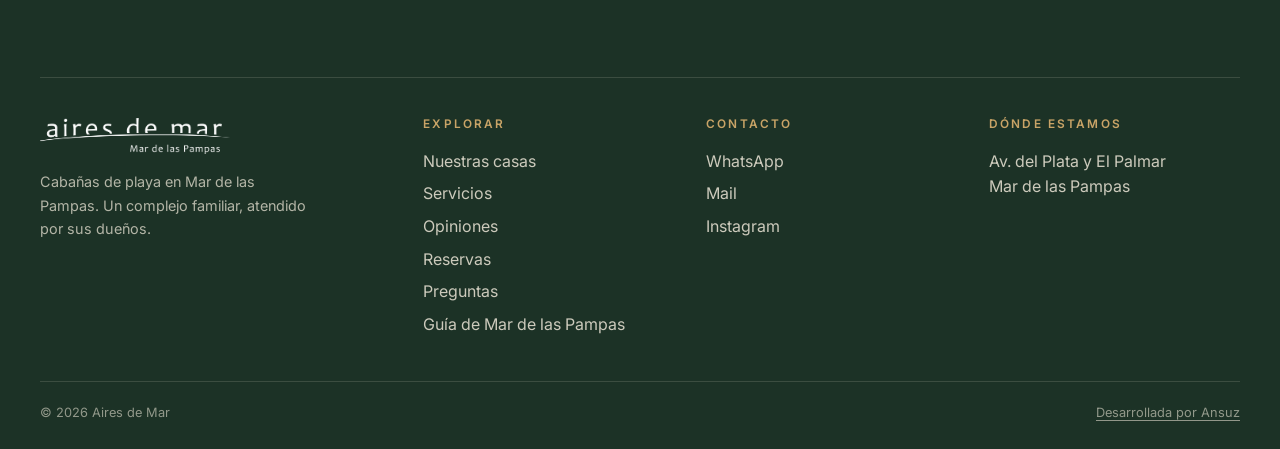
==== commit bb9d6a00: "fix: logo no tapa el cartel de opiniones, saldo en efectivo, mail primero Pedidos de Vale: el punto " ====
--- a/index.html
+++ b/index.html
@@ -260,7 +260,7 @@
         <ol class="steps">
           <li><span><b>Escribinos</b> con tus fechas, cuántas personas son y tus datos.</span></li>
           <li><span>Te mandamos el <b>presupuesto y los datos bancarios</b> para la seña: 20% en temporada alta, 30% en temporada baja.</span></li>
-          <li><span>El saldo se abona al llegar: <b>en dólares (cotización blue) en temporada alta</b>, en efectivo en temporada baja.</span></li>
+          <li><span>El saldo se abona al llegar, <b>en efectivo</b>.</span></li>
         </ol>
         <a class="btn btn--gold mt-btn" data-mail="Reserva - Aires de Mar">Pedí tu presupuesto <span class="arrow">›</span></a>
       </div>
@@ -394,8 +394,8 @@
   <span class="eyebrow">Consultá sin cargo</span>
   <h2 class="display" id="contactTitle">¿Cómo preferís escribirnos?</h2>
   <p>Te respondemos nosotros, los dueños.</p>
+  <a class="btn btn--mail contact__opt" id="gmailLink" target="_blank" rel="noopener noreferrer">Por mail (Gmail) <span class="arrow">›</span></a>
   <a class="btn btn--gold contact__opt" data-wa="Hola! Vi la web y quería consultar por las cabañas de Aires de Mar">Por WhatsApp <span class="arrow">›</span></a>
-  <a class="btn btn--mail contact__opt" id="gmailLink" target="_blank" rel="noopener noreferrer">Por mail (Gmail) <span class="arrow">›</span></a>
   <div class="contact__more">
     <a class="contact__alt" data-mail="Consulta - Aires de Mar">Usar mi app de correo</a>
     <button class="contact__copy" type="button">Copiar el mail</button>
--- a/styles.css
+++ b/styles.css
@@ -22,7 +22,7 @@
   --font-display: "Hedvig Letters Sans", Georgia, "Times New Roman", serif;
   --font-body: "Inter", system-ui, -apple-system, Segoe UI, Roboto, sans-serif;
 
-  --text-hero: clamp(2.5rem, 1.2rem + 4.6vw, 5.2rem);
+  --text-hero: clamp(2.5rem, min(1.2rem + 4.6vw, 11vh), 5.2rem); /* tope por alto: en notebooks de pantalla baja el titulo entra sin subir hasta el menu */
   --text-h2:   clamp(1.9rem, 1.2rem + 2.4vw, 3.2rem);
   --text-lead: clamp(1.05rem, 0.98rem + 0.4vw, 1.25rem);
 
@@ -111,7 +111,7 @@
 .nav__toggle[aria-expanded="true"] span:nth-child(3){ top: 10px; transform: rotate(-45deg); }
 
 /* ---------- Hero ---------- */
-.hero { position: relative; min-height: 100svh; display: flex; align-items: flex-end; color: #fff; padding: 0 clamp(1rem,4vw,2.5rem) clamp(3rem,8vh,6.5rem); isolation: isolate; overflow: hidden; }
+.hero { position: relative; min-height: 100svh; display: flex; align-items: flex-end; color: #fff; padding: 6.5rem clamp(1rem,4vw,2.5rem) clamp(3rem,8vh,6.5rem); /* arriba: el alto del menu fijo, para que el logo nunca tape el texto */ isolation: isolate; overflow: hidden; }
 .hero__bg { position: absolute; inset: -6% 0 0 0; z-index: -2; transform: translate3d(0, var(--py, 0px), 0); }
 .hero__bg img { width: 100%; height: 100%; object-fit: cover; animation: kenburns 16s var(--ease) both; }
 /* Velo para que el texto se lea sobre la foto: oscurece la izquierda (donde está el texto) y la base */
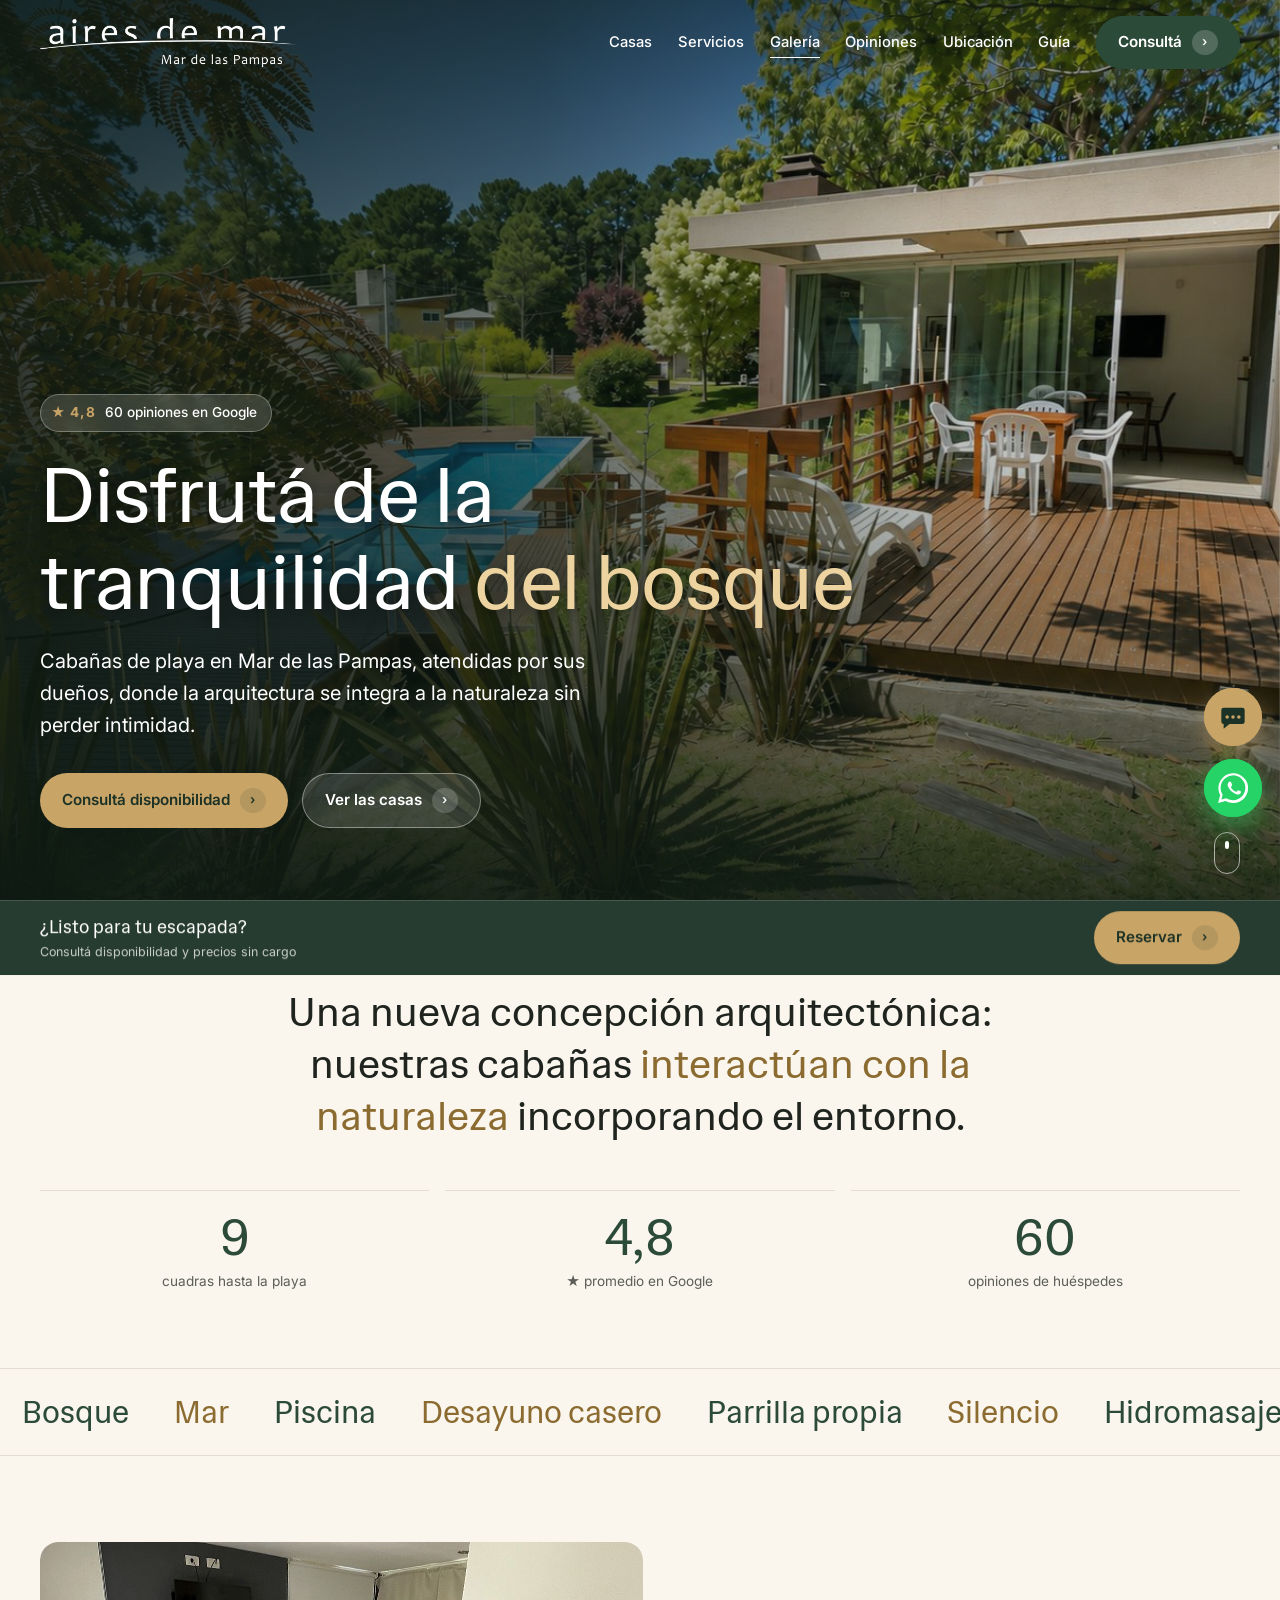
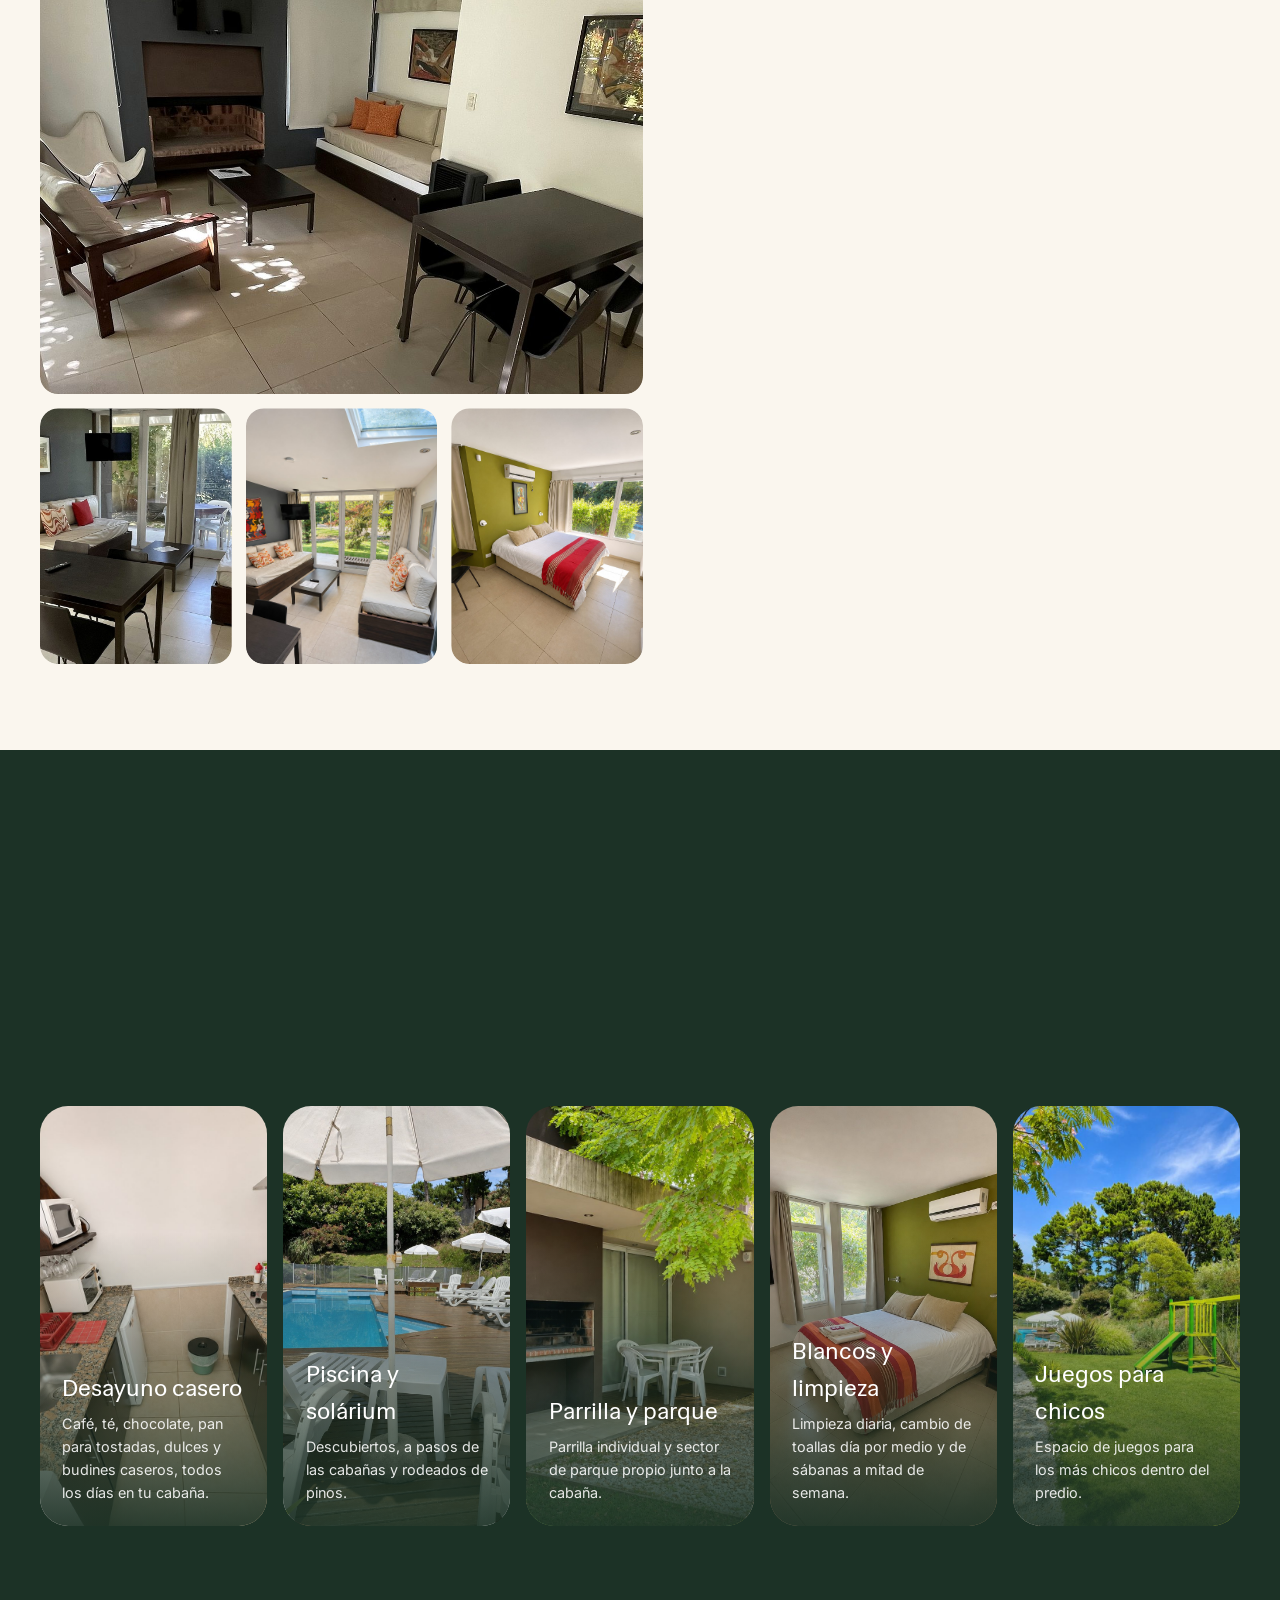
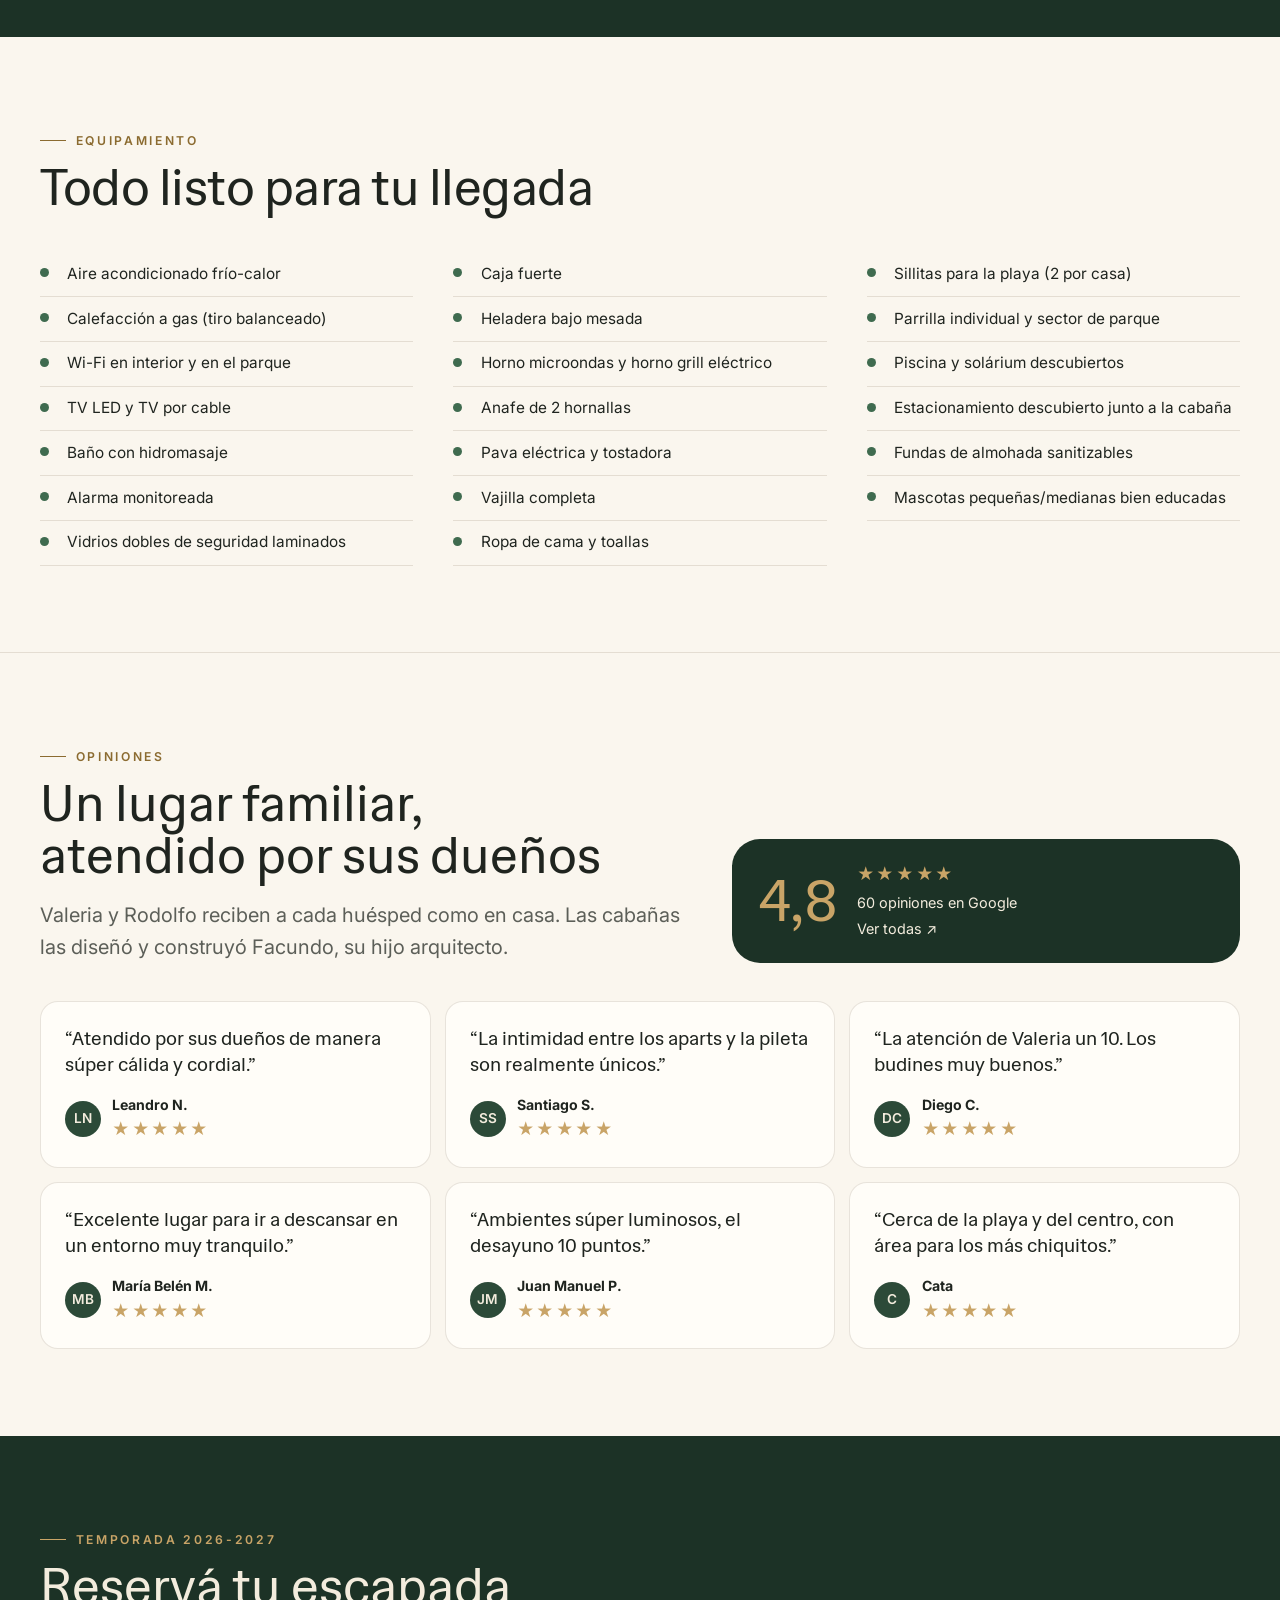
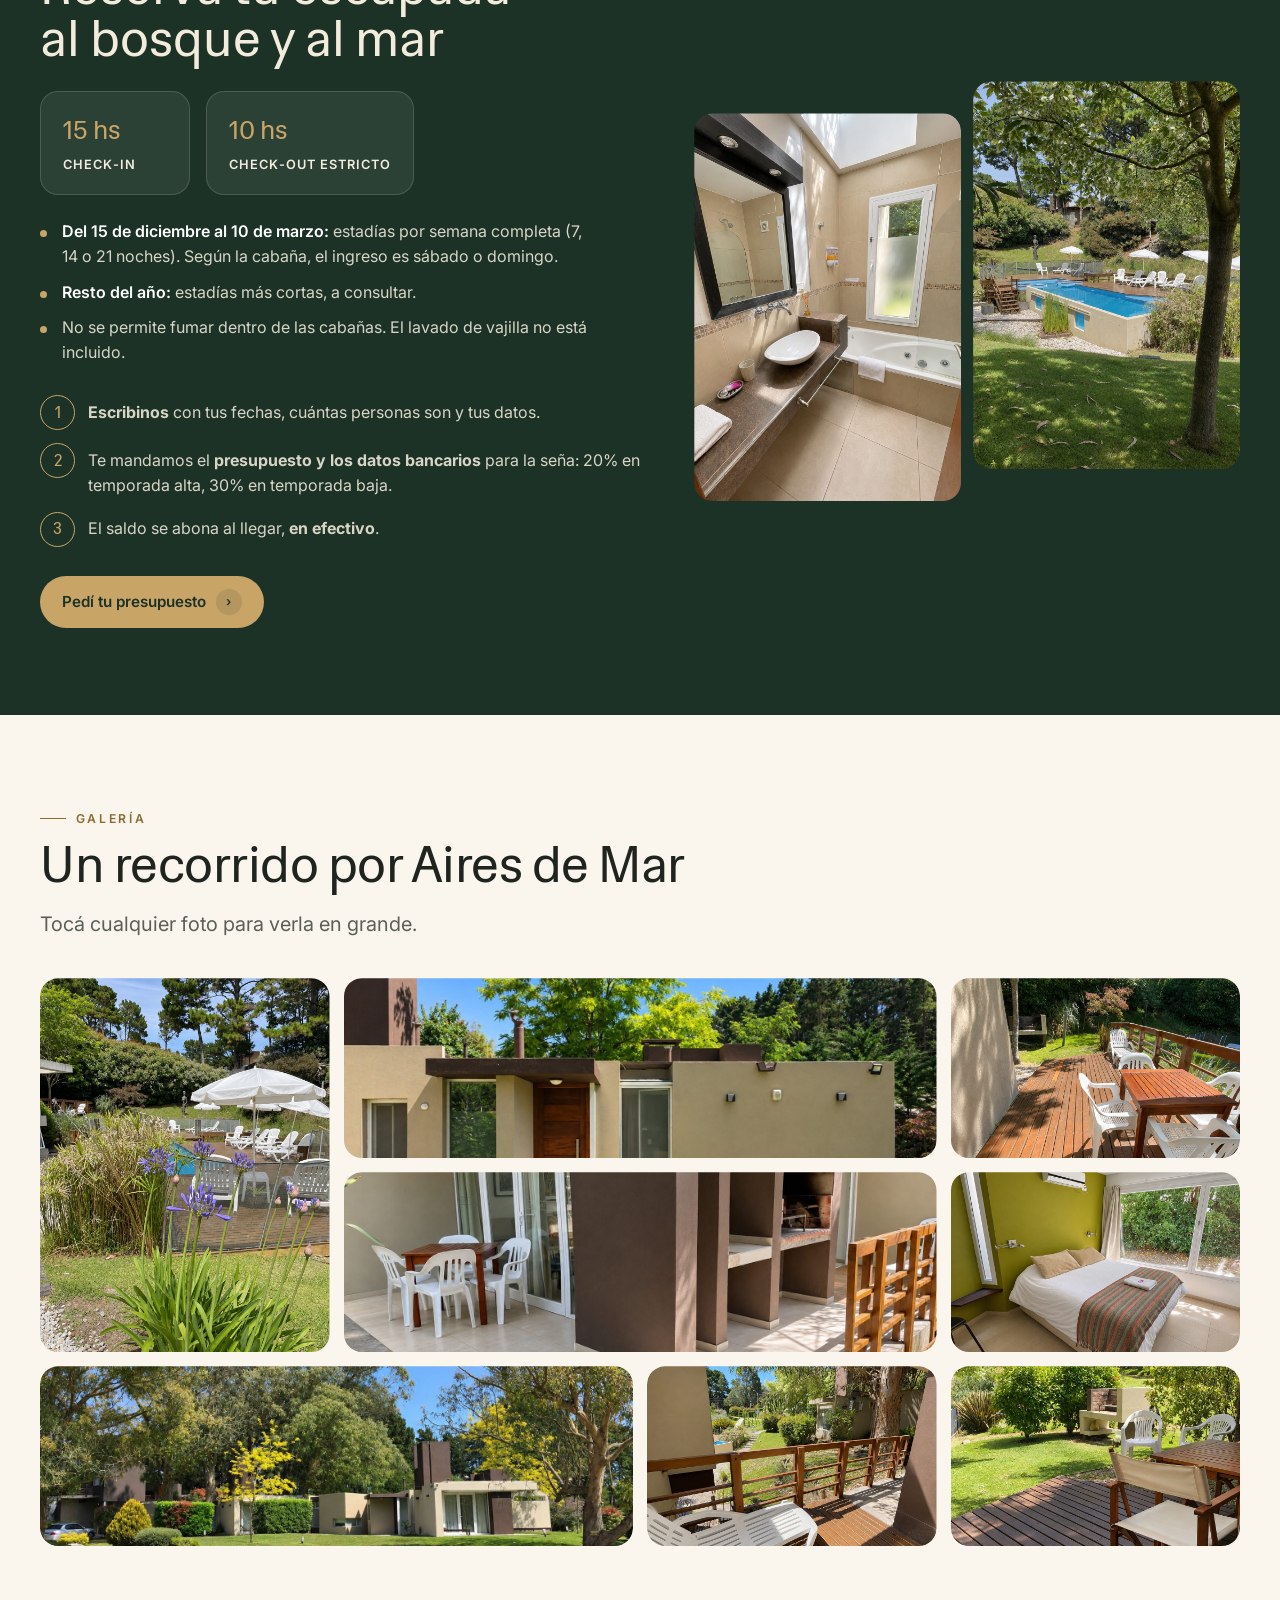
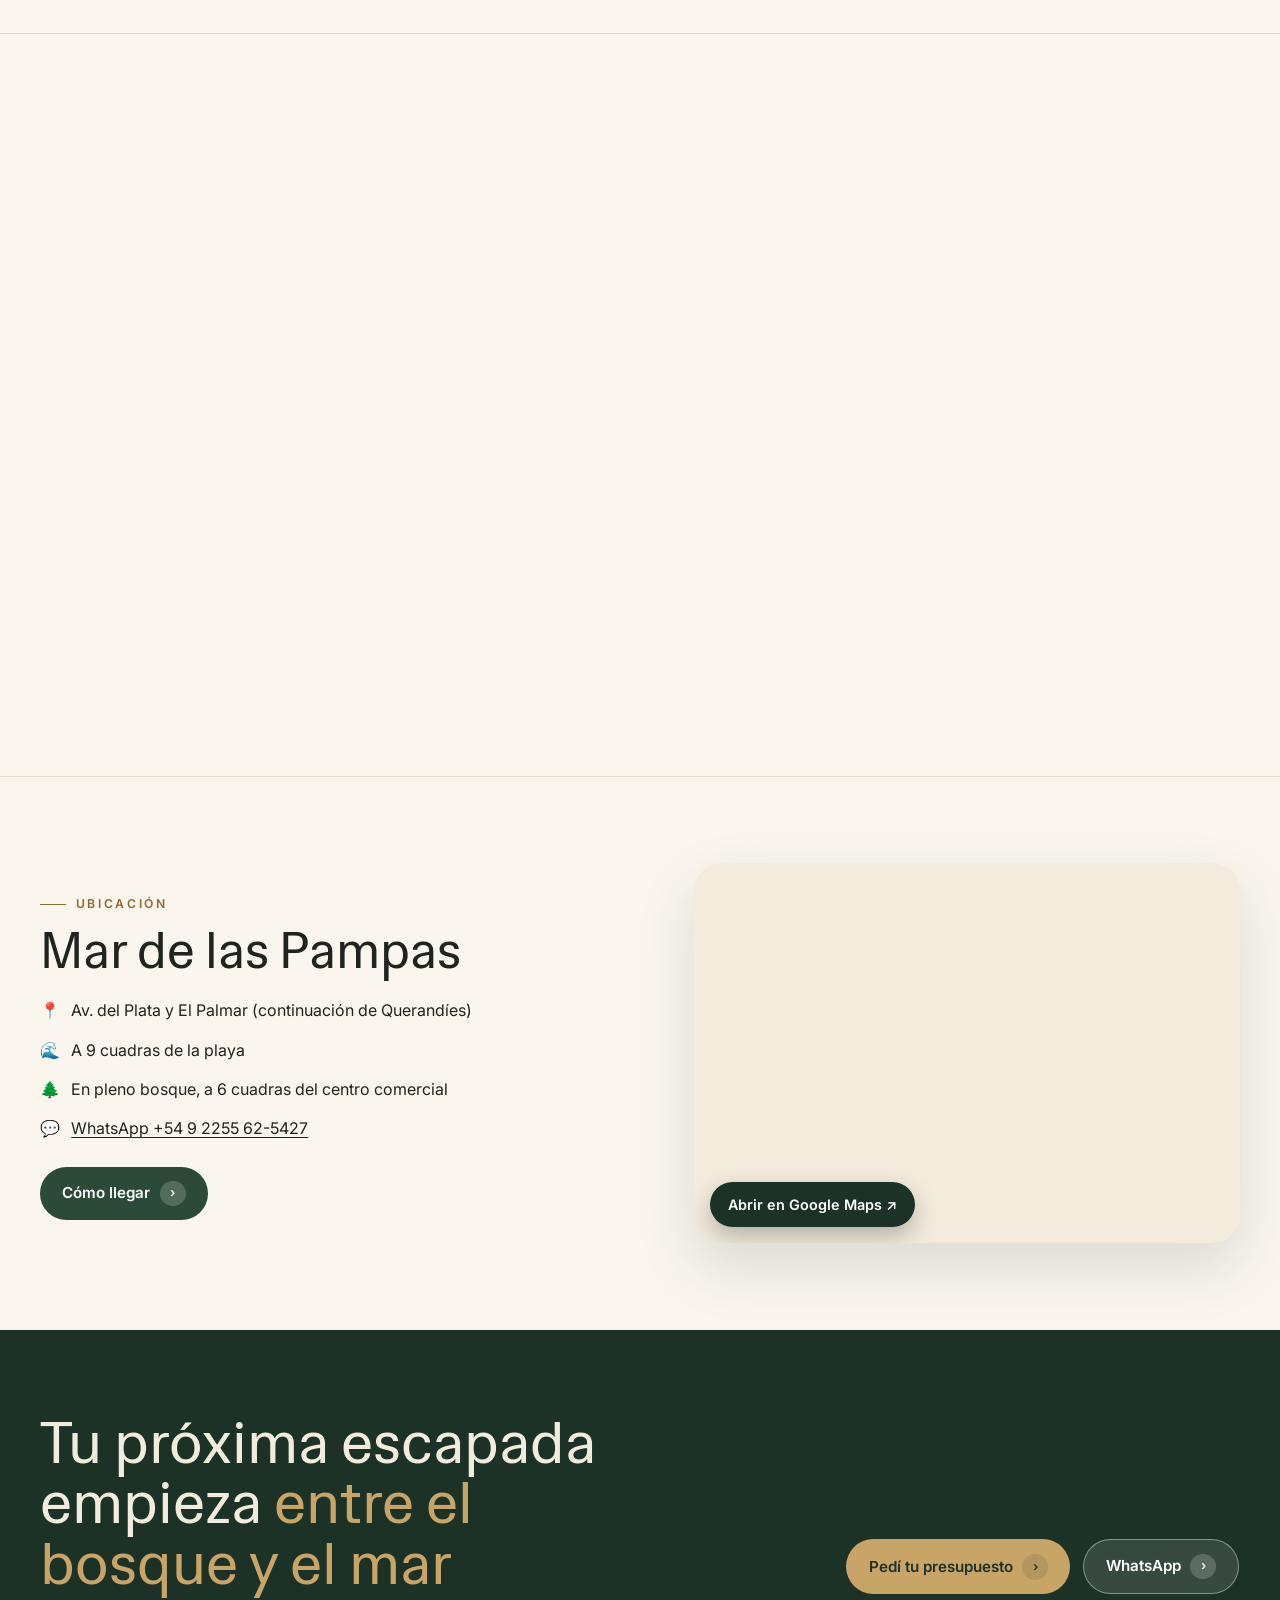
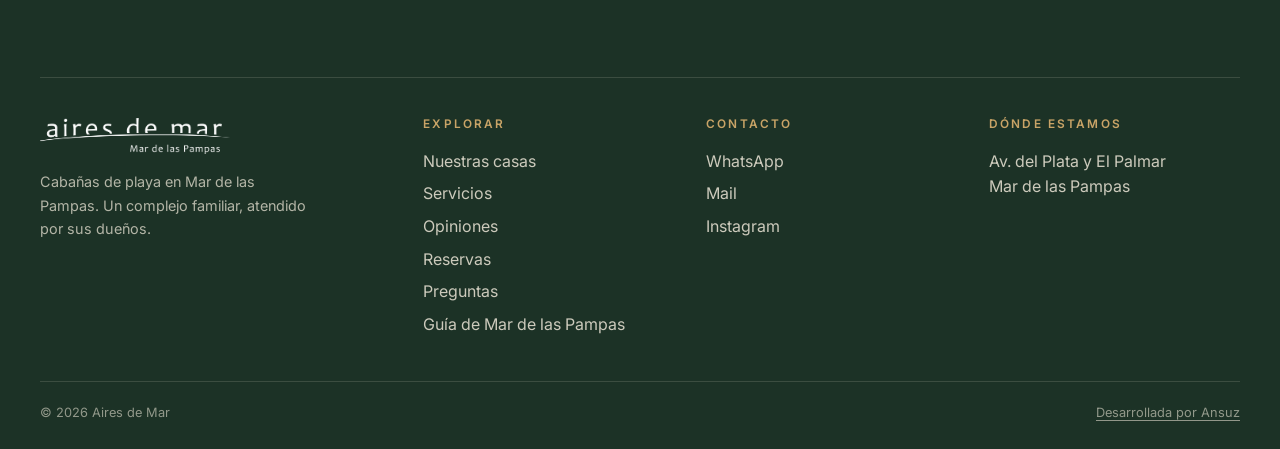
==== commit bcf0d8fe: "feat: fotos renovadas con IA en todo el sitio; portada = viga de estuco junto a la piscina Co-Author" ====
--- a/index.html
+++ b/index.html
@@ -99,7 +99,7 @@
 <main>
 <!-- ============ HERO ============ -->
 <section class="hero" id="top">
-  <div class="hero__bg"><img src="img/hero.jpeg" alt="Piscina y cabaña de Aires de Mar entre los árboles de Mar de las Pampas" width="1400" height="1050" fetchpriority="high" /></div>
+  <div class="hero__bg"><img src="img/hero.jpeg" alt="Piscina y cabaña de Aires de Mar entre los árboles de Mar de las Pampas" width="1600" height="900" fetchpriority="high" /></div>
   <div class="hero__inner">
     <a class="hero__badge" href="#opiniones"><b>★ 4,8</b> 60 opiniones en Google</a>
     <h1 class="display">
@@ -139,10 +139,10 @@
   <div class="wrap">
     <div class="split">
       <div class="bento bento--casas unveil reveal">
-        <figure class="b-big"><img src="img/casa1.jpeg" alt="Living y comedor de una cabaña, con ventanales al parque" width="1400" height="1050" loading="lazy" /></figure>
-        <figure class="b-wide"><img src="img/interior1.jpeg" alt="Living amplio con sofá-cama" width="1050" height="1400" loading="lazy" /></figure>
-        <figure><img src="img/casa2.jpeg" alt="Living y comedor luminoso" width="1050" height="1400" loading="lazy" /></figure>
-        <figure><img src="img/casa3.jpeg" alt="Dormitorio con sommier matrimonial" width="1050" height="1400" loading="lazy" /></figure>
+        <figure class="b-big"><img src="img/casa1.jpeg" alt="Living y comedor de una cabaña, con ventanales al parque" width="1600" height="900" loading="lazy" /></figure>
+        <figure class="b-wide"><img src="img/interior1.jpeg" alt="Living amplio con sofá-cama" width="1600" height="900" loading="lazy" /></figure>
+        <figure><img src="img/casa2.jpeg" alt="Living y comedor luminoso" width="1221" height="1288" loading="lazy" /></figure>
+        <figure><img src="img/casa3.jpeg" alt="Dormitorio con sommier matrimonial" width="1086" height="1448" loading="lazy" /></figure>
       </div>
       <div class="casa-copy reveal">
         <span class="eyebrow">Nuestras casas</span>
@@ -171,11 +171,11 @@
     <p>Nos ocupamos de los detalles para que solo tengas que disfrutar. Desayuno, blancos, limpieza y todo el confort, incluidos.</p>
   </div>
   <div class="services-strip stagger">
-    <article class="svc"><img src="img/interior2.jpeg" alt="Cocina equipada de la cabaña" width="1050" height="1400" loading="lazy" /><div class="svc__label"><b>Desayuno casero</b><span>Café, té, chocolate, pan para tostadas, dulces y budines caseros, todos los días en tu cabaña.</span></div></article>
-    <article class="svc"><img src="img/piscina1.jpeg" alt="Piscina rodeada de árboles" width="1050" height="1400" loading="lazy" /><div class="svc__label"><b>Piscina y solárium</b><span>Descubiertos, a pasos de las cabañas y rodeados de pinos.</span></div></article>
-    <article class="svc"><img src="img/parque1.jpeg" alt="Parrilla individual bajo los árboles" width="1400" height="1050" loading="lazy" /><div class="svc__label"><b>Parrilla y parque</b><span>Parrilla individual y sector de parque propio junto a la cabaña.</span></div></article>
-    <article class="svc"><img src="img/parque2.jpeg" alt="Dormitorio con ropa de cama" width="1050" height="1400" loading="lazy" /><div class="svc__label"><b>Blancos y limpieza</b><span>Limpieza diaria, cambio de toallas día por medio y de sábanas a mitad de semana.</span></div></article>
-    <article class="svc"><img src="img/casa4.jpeg" alt="Hamaca y tobogán en el parque" width="1400" height="1050" loading="lazy" /><div class="svc__label"><b>Juegos para chicos</b><span>Espacio de juegos para los más chicos dentro del predio.</span></div></article>
+    <article class="svc"><img src="img/interior2.jpeg" alt="Cocina equipada de la cabaña" width="1448" height="1086" loading="lazy" /><div class="svc__label"><b>Desayuno casero</b><span>Café, té, chocolate, pan para tostadas, dulces y budines caseros, todos los días en tu cabaña.</span></div></article>
+    <article class="svc"><img src="img/piscina1.jpeg" alt="Piscina rodeada de árboles" width="1086" height="1448" loading="lazy" /><div class="svc__label"><b>Piscina y solárium</b><span>Descubiertos, a pasos de las cabañas y rodeados de pinos.</span></div></article>
+    <article class="svc"><img src="img/parque1.jpeg" alt="Parrilla individual bajo los árboles" width="1448" height="1086" loading="lazy" /><div class="svc__label"><b>Parrilla y parque</b><span>Parrilla individual y sector de parque propio junto a la cabaña.</span></div></article>
+    <article class="svc"><img src="img/parque2.jpeg" alt="Dormitorio con ropa de cama" width="1086" height="1448" loading="lazy" /><div class="svc__label"><b>Blancos y limpieza</b><span>Limpieza diaria, cambio de toallas día por medio y de sábanas a mitad de semana.</span></div></article>
+    <article class="svc"><img src="img/casa4.jpeg" alt="Hamaca y tobogán en el parque" width="1448" height="1086" loading="lazy" /><div class="svc__label"><b>Juegos para chicos</b><span>Espacio de juegos para los más chicos dentro del predio.</span></div></article>
   </div>
   <p class="strip-hint" aria-hidden="true">Deslizá para ver más →</p>
 </section>
@@ -265,8 +265,8 @@
         <a class="btn btn--gold mt-btn" data-mail="Reserva - Aires de Mar">Pedí tu presupuesto <span class="arrow">›</span></a>
       </div>
       <div class="stack-imgs unveil reveal">
-        <img src="img/interior3.jpeg" alt="Baño con hidromasaje" width="1050" height="1400" loading="lazy" />
-        <img src="img/piscina2.jpeg" alt="Deck de la piscina con reposeras" width="1050" height="1400" loading="lazy" />
+        <img src="img/interior3.jpeg" alt="Baño con hidromasaje" width="1086" height="1448" loading="lazy" />
+        <img src="img/piscina2.jpeg" alt="Piscina entre los pinos del parque" width="1086" height="1448" loading="lazy" />
       </div>
     </div>
   </div>
@@ -281,14 +281,14 @@
       <p>Tocá cualquier foto para verla en grande.</p>
     </div>
     <div class="bento gallery unveil reveal">
-      <figure class="b-tall" tabindex="0" role="button" aria-label="Ampliar foto: piscina con reposeras"><img src="img/gal1.jpeg" alt="Piscina con reposeras entre los pinos" width="900" height="1200" loading="lazy" /></figure>
-      <figure class="b-wide" tabindex="0" role="button" aria-label="Ampliar foto: entrada a una cabaña"><img src="img/gal2.jpeg" alt="Entrada a una de las cabañas" width="1200" height="900" loading="lazy" /></figure>
-      <figure tabindex="0" role="button" aria-label="Ampliar foto: deck de madera"><img src="img/gal4.jpeg" alt="Deck de madera con mesa al aire libre" width="900" height="1200" loading="lazy" /></figure>
-      <figure class="b-wide" tabindex="0" role="button" aria-label="Ampliar foto: galería con parrilla"><img src="img/gal3.jpeg" alt="Galería con mesa y parrilla" width="1200" height="900" loading="lazy" /></figure>
-      <figure tabindex="0" role="button" aria-label="Ampliar foto: dormitorio"><img src="img/gal6.jpeg" alt="Dormitorio con vista al parque" width="900" height="1200" loading="lazy" /></figure>
-      <figure class="b-wide" tabindex="0" role="button" aria-label="Ampliar foto: parque arbolado"><img src="img/gal5.jpeg" alt="Parque arbolado del predio" width="1200" height="900" loading="lazy" /></figure>
-      <figure tabindex="0" role="button" aria-label="Ampliar foto: jardín"><img src="img/gal7.jpeg" alt="Jardín con flores" width="900" height="1200" loading="lazy" /></figure>
-      <figure tabindex="0" role="button" aria-label="Ampliar foto: galería exterior"><img src="img/gal8.jpeg" alt="Galería exterior junto al bosque" width="900" height="1200" loading="lazy" /></figure>
+      <figure class="b-tall" tabindex="0" role="button" aria-label="Ampliar foto: piscina con reposeras"><img src="img/gal1.jpeg" alt="Piscina con reposeras entre los pinos" width="1086" height="1448" loading="lazy" /></figure>
+      <figure class="b-wide" tabindex="0" role="button" aria-label="Ampliar foto: entrada a una cabaña"><img src="img/gal2.jpeg" alt="Entrada a una de las cabañas" width="1600" height="1078" loading="lazy" /></figure>
+      <figure tabindex="0" role="button" aria-label="Ampliar foto: deck de madera"><img src="img/gal4.jpeg" alt="Deck de madera con mesa al aire libre" width="1086" height="1448" loading="lazy" /></figure>
+      <figure class="b-wide" tabindex="0" role="button" aria-label="Ampliar foto: galería con parrilla"><img src="img/gal3.jpeg" alt="Galería con mesa y parrilla" width="1448" height="1086" loading="lazy" /></figure>
+      <figure tabindex="0" role="button" aria-label="Ampliar foto: dormitorio"><img src="img/gal6.jpeg" alt="Dormitorio con vista al parque" width="1086" height="1448" loading="lazy" /></figure>
+      <figure class="b-wide" tabindex="0" role="button" aria-label="Ampliar foto: parque arbolado"><img src="img/gal5.jpeg" alt="Parque arbolado del predio" width="1448" height="1086" loading="lazy" /></figure>
+      <figure tabindex="0" role="button" aria-label="Ampliar foto: balcón al jardín"><img src="img/gal7.jpeg" alt="Balcón de madera con reposera, mirando al jardín" width="1086" height="1448" loading="lazy" /></figure>
+      <figure tabindex="0" role="button" aria-label="Ampliar foto: galería exterior"><img src="img/gal8.jpeg" alt="Galería exterior junto al bosque" width="1086" height="1448" loading="lazy" /></figure>
     </div>
   </div>
 </section>
--- a/styles.css
+++ b/styles.css
@@ -91,7 +91,8 @@
   transition: background .35s var(--ease), box-shadow .35s, padding .35s;
 }
 .nav.scrolled { background: rgba(250,246,238,.9); backdrop-filter: blur(14px); box-shadow: 0 1px 0 var(--line); padding-block: .7rem; }
-.nav__brand { position: relative; display: block; width: 200px; height: 38px; }
+.nav__brand { position: relative; display: block; width: clamp(220px, 20vw, 300px); aspect-ratio: 480 / 91; transform-origin: left center; transition: transform .35s var(--ease); } /* el nombre del lugar tiene que leerse: grande arriba, se achica al bajar */
+.nav.scrolled .nav__brand { transform: scale(.8); }
 .nav__logo { position: absolute; inset: 0; width: 100%; height: 100%; object-fit: contain; object-position: left center; transition: opacity .35s; }
 .nav__logo--color { opacity: 0; }
 .nav.scrolled .nav__logo--white { opacity: 0; }
@@ -111,7 +112,7 @@
 .nav__toggle[aria-expanded="true"] span:nth-child(3){ top: 10px; transform: rotate(-45deg); }
 
 /* ---------- Hero ---------- */
-.hero { position: relative; min-height: 100svh; display: flex; align-items: flex-end; color: #fff; padding: 6.5rem clamp(1rem,4vw,2.5rem) clamp(3rem,8vh,6.5rem); /* arriba: el alto del menu fijo, para que el logo nunca tape el texto */ isolation: isolate; overflow: hidden; }
+.hero { position: relative; min-height: 100svh; display: flex; align-items: flex-end; color: #fff; padding: 7.5rem clamp(1rem,4vw,2.5rem) clamp(3rem,8vh,6.5rem); /* arriba: el alto del menu fijo, para que el logo nunca tape el texto */ isolation: isolate; overflow: hidden; }
 .hero__bg { position: absolute; inset: -6% 0 0 0; z-index: -2; transform: translate3d(0, var(--py, 0px), 0); }
 .hero__bg img { width: 100%; height: 100%; object-fit: cover; animation: kenburns 16s var(--ease) both; }
 /* Velo para que el texto se lea sobre la foto: oscurece la izquierda (donde está el texto) y la base */
@@ -360,7 +361,7 @@
 }
 @media (max-width: 560px){
   :root { --nav-h: 60px; }
-  .nav__brand { width: 160px; height: 30px; }
+  .nav__brand { width: 210px; }
   .reserva-bar { padding-block: .55rem; }
   .reserva-bar__txt span { display: none; }
   .reserva-bar__txt b { font-size: 1rem; }
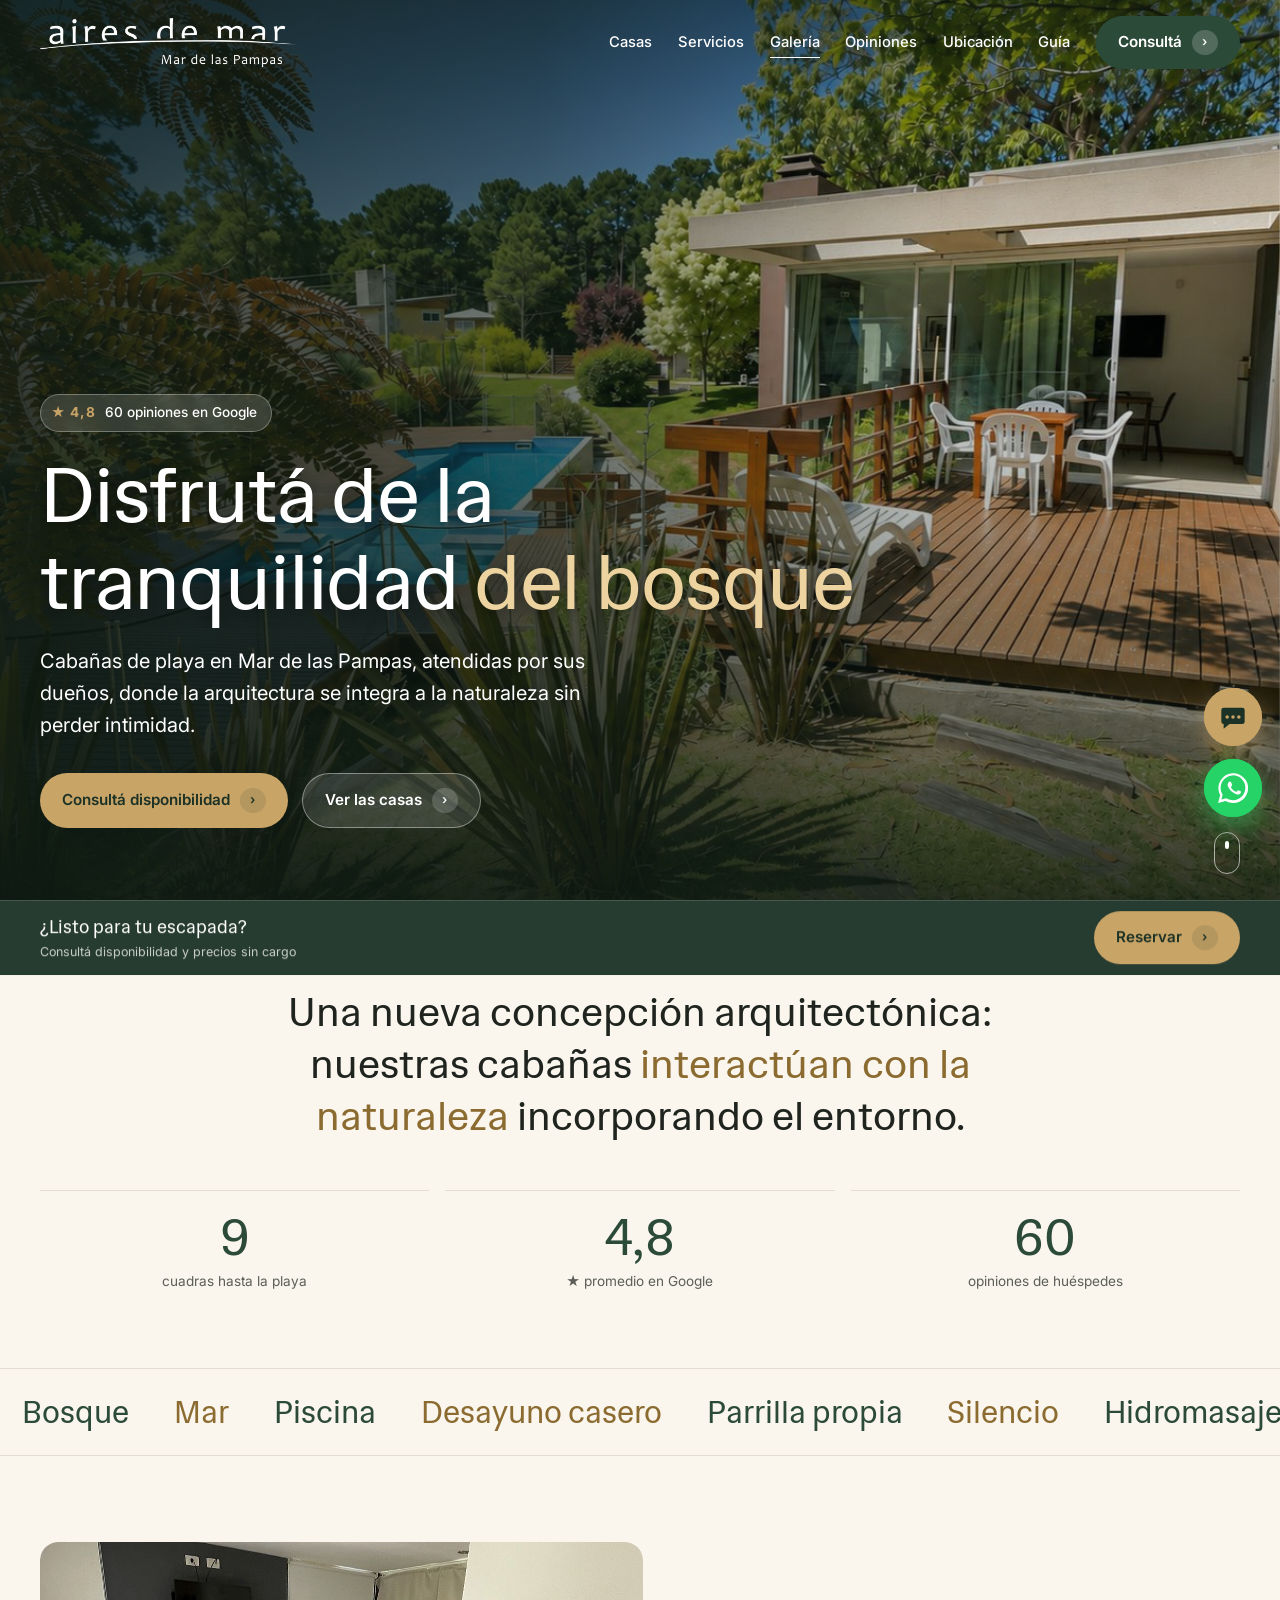
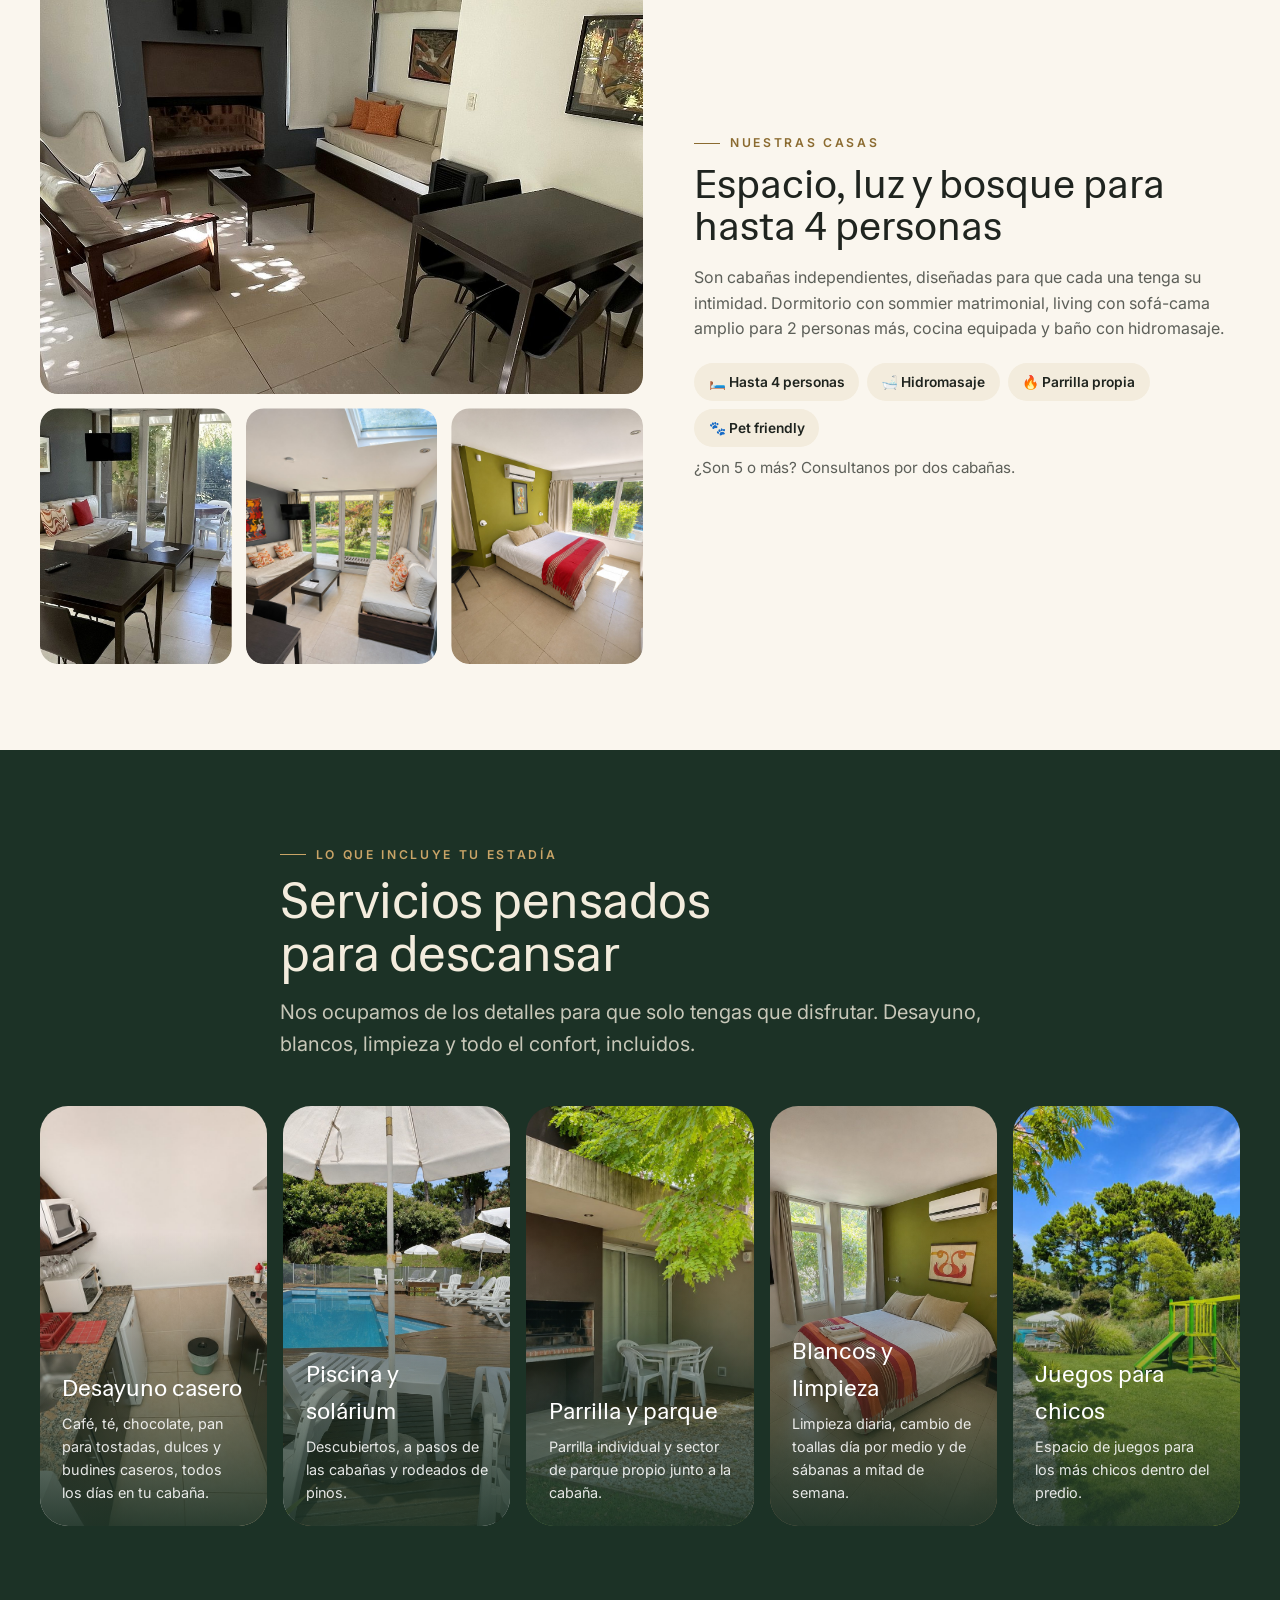
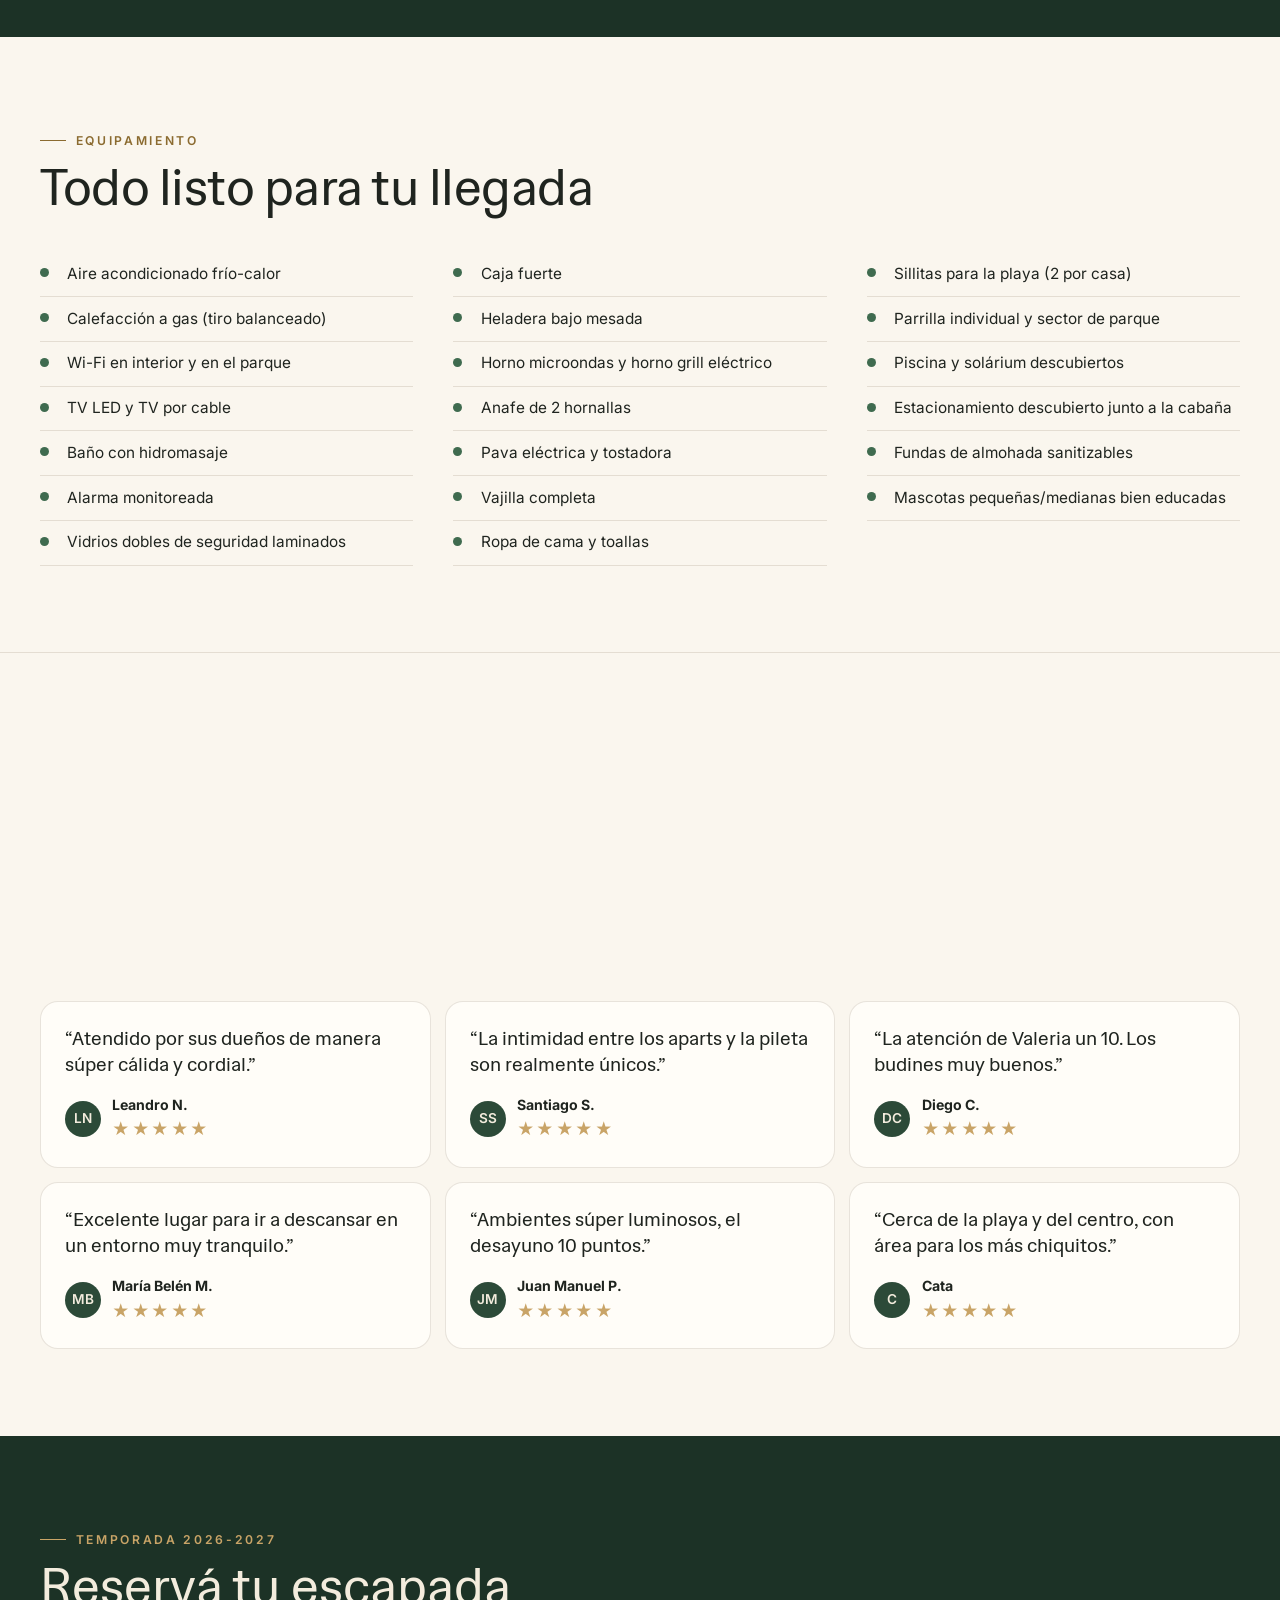
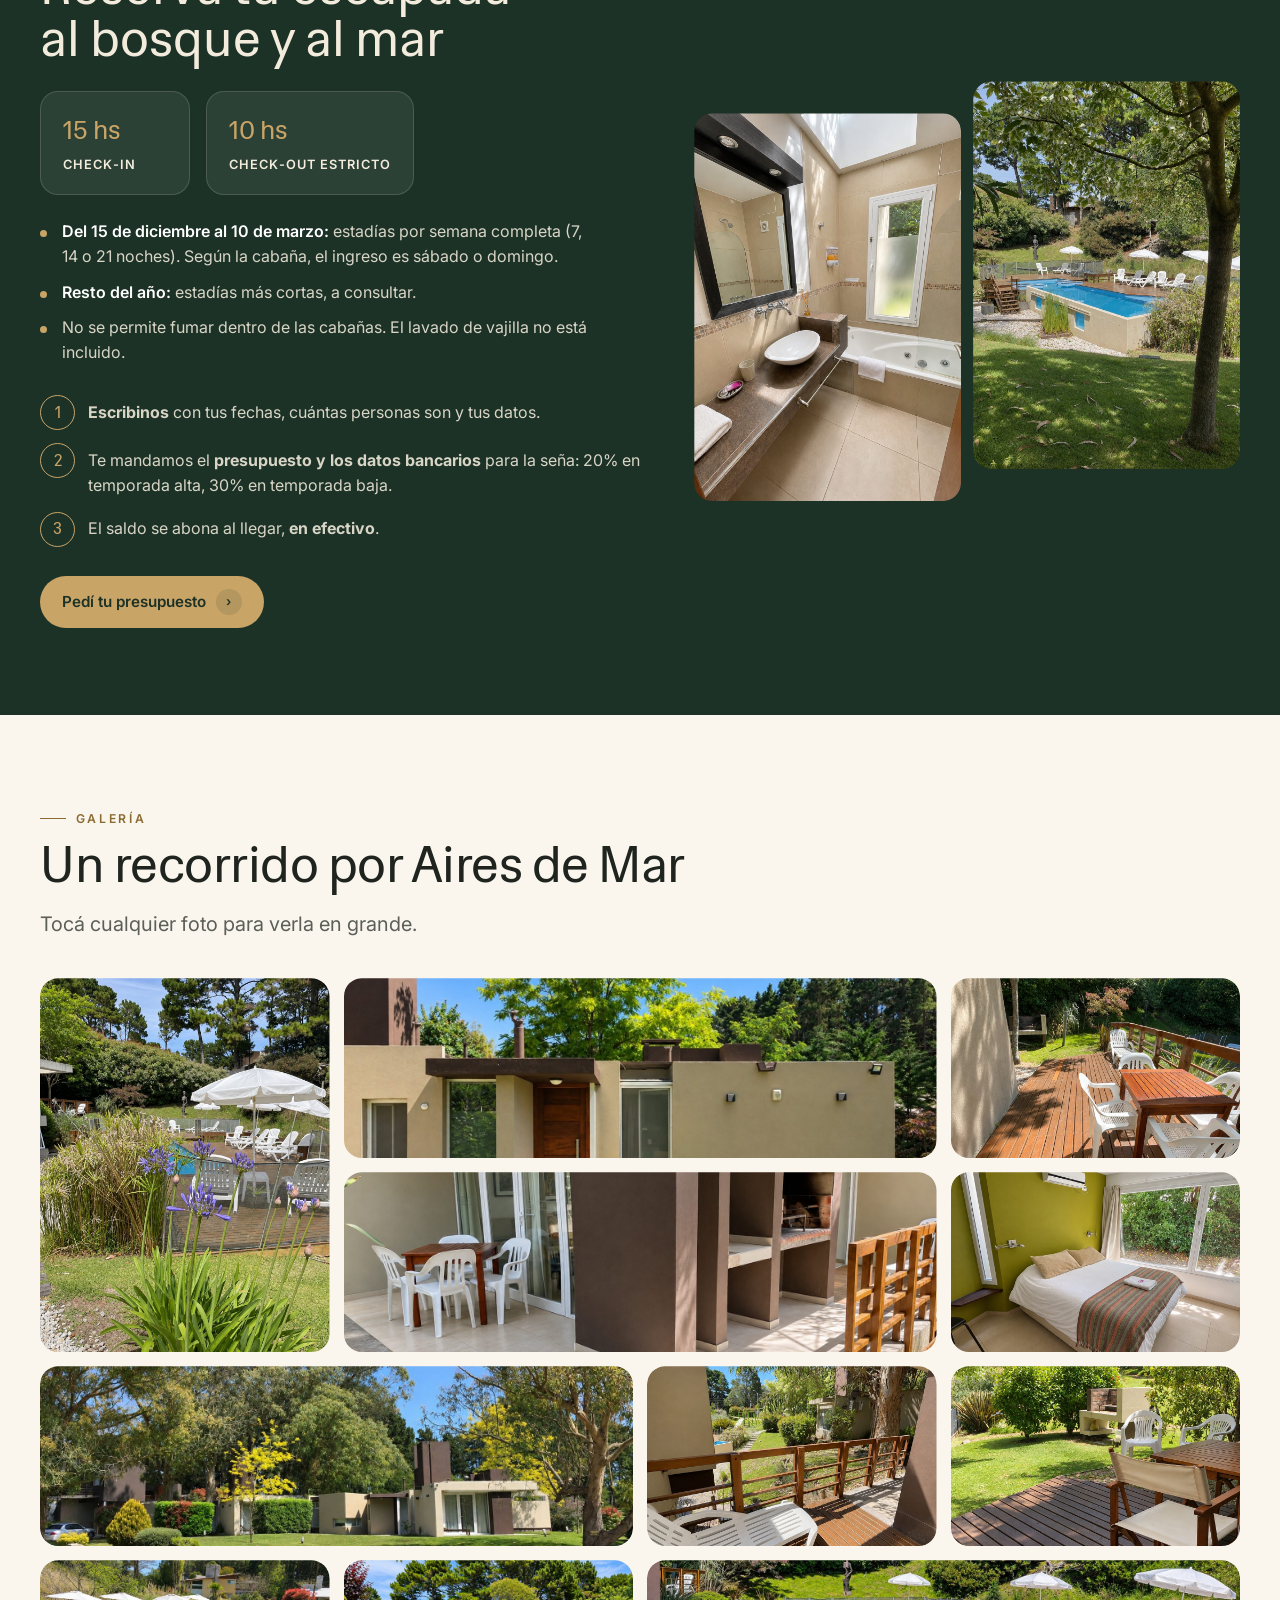
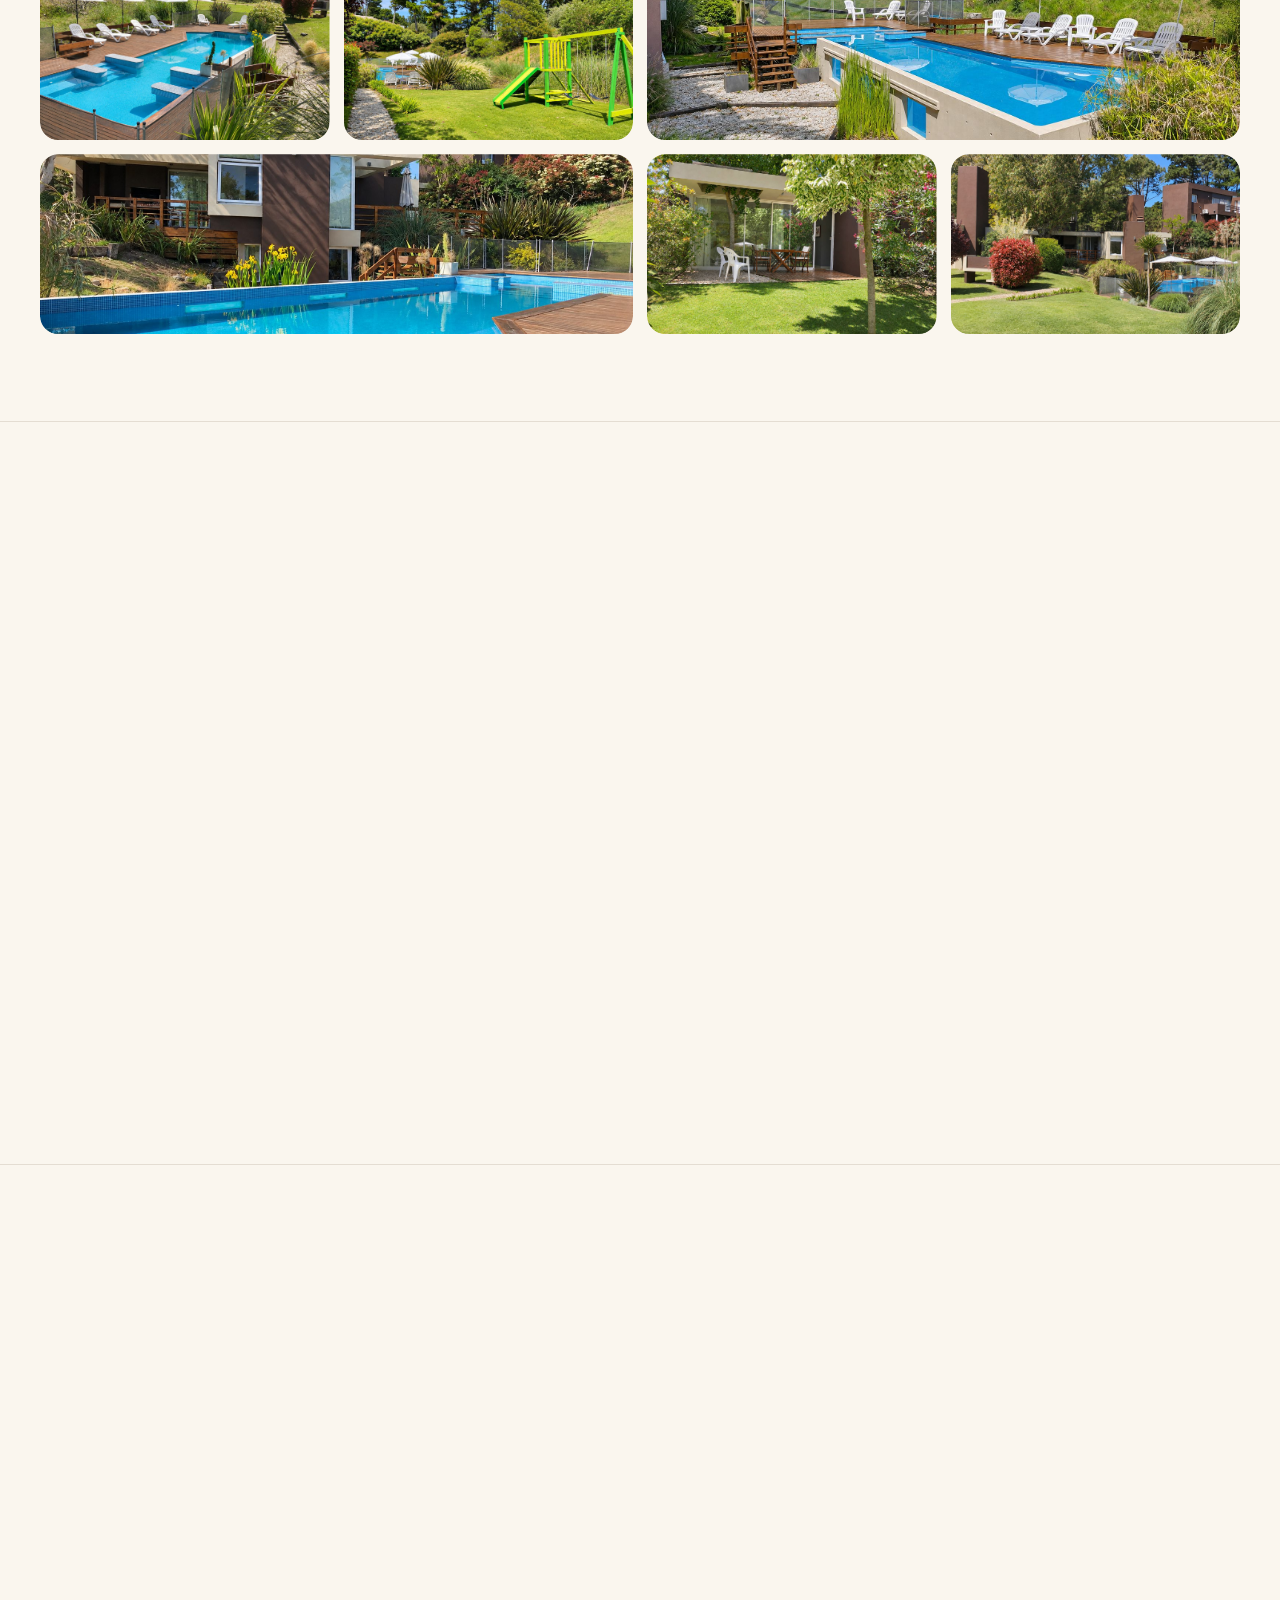
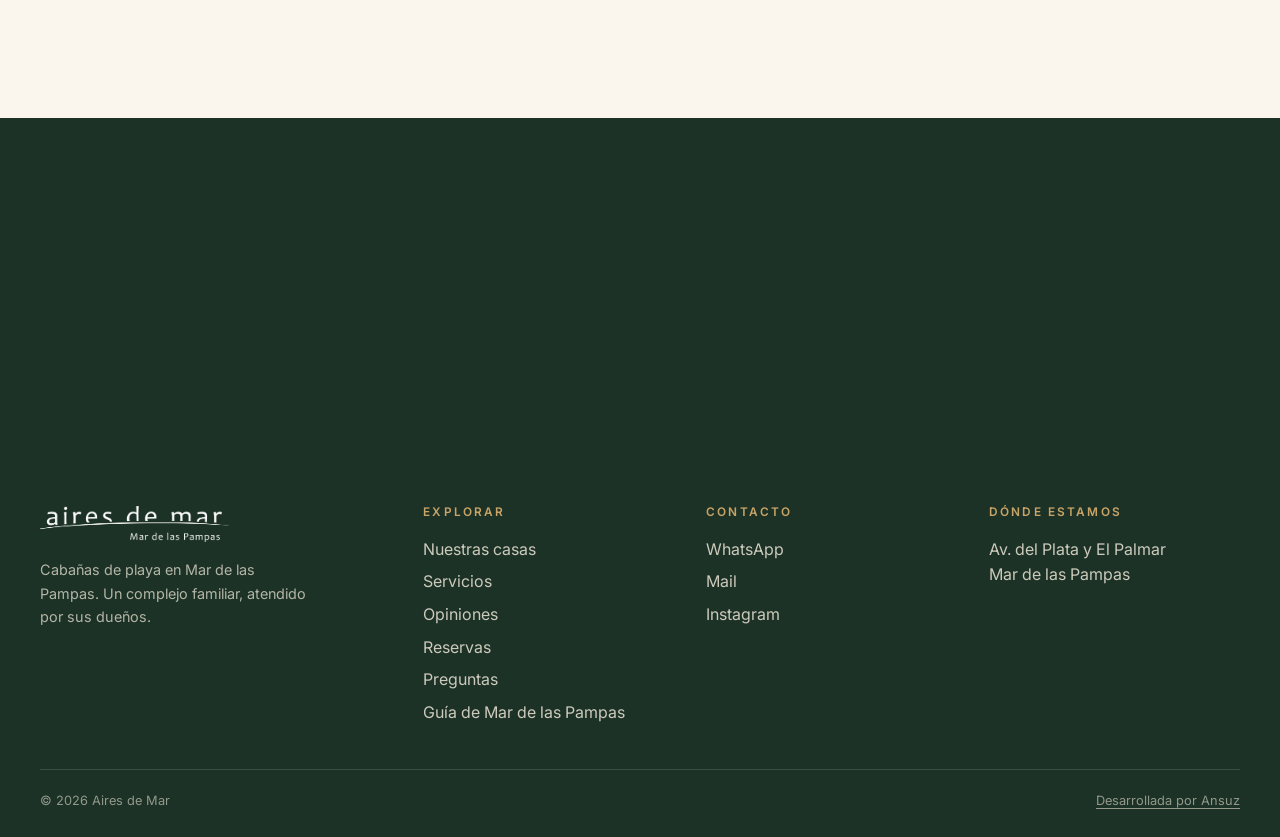
==== commit 6d554db1: "feat: 6 fotos IA más en la galería (piscina, juegos, patio, jardines) Co-Authored-By: Claude Opus 5." ====
--- a/index.html
+++ b/index.html
@@ -289,6 +289,12 @@
       <figure class="b-wide" tabindex="0" role="button" aria-label="Ampliar foto: parque arbolado"><img src="img/gal5.jpeg" alt="Parque arbolado del predio" width="1448" height="1086" loading="lazy" /></figure>
       <figure tabindex="0" role="button" aria-label="Ampliar foto: balcón al jardín"><img src="img/gal7.jpeg" alt="Balcón de madera con reposera, mirando al jardín" width="1086" height="1448" loading="lazy" /></figure>
       <figure tabindex="0" role="button" aria-label="Ampliar foto: galería exterior"><img src="img/gal8.jpeg" alt="Galería exterior junto al bosque" width="1086" height="1448" loading="lazy" /></figure>
+      <figure tabindex="0" role="button" aria-label="Ampliar foto: piscina entre jardines"><img src="img/gal9.jpeg" alt="Piscina con reposeras y sombrillas entre jardines y bosque" width="1448" height="1086" loading="lazy" /></figure>
+      <figure tabindex="0" role="button" aria-label="Ampliar foto: juegos infantiles"><img src="img/gal10.jpeg" alt="Tobogán y hamacas en el parque, junto a la piscina" width="1600" height="901" loading="lazy" /></figure>
+      <figure class="b-wide" tabindex="0" role="button" aria-label="Ampliar foto: piscina y solárium"><img src="img/gal11.jpeg" alt="Piscina y solárium con reposeras rodeados de verde" width="1600" height="901" loading="lazy" /></figure>
+      <figure class="b-wide" tabindex="0" role="button" aria-label="Ampliar foto: casa junto a la piscina"><img src="img/gal12.jpeg" alt="Cabaña junto a la piscina, con deck de madera y flores" width="1600" height="903" loading="lazy" /></figure>
+      <figure tabindex="0" role="button" aria-label="Ampliar foto: patio entre flores"><img src="img/gal13.jpeg" alt="Patio con mesa al aire libre entre flores y árboles" width="1448" height="1086" loading="lazy" /></figure>
+      <figure tabindex="0" role="button" aria-label="Ampliar foto: jardines y piscina"><img src="img/gal14.jpeg" alt="Jardines floridos con la piscina y las cabañas al fondo" width="1600" height="900" loading="lazy" /></figure>
     </div>
   </div>
 </section>
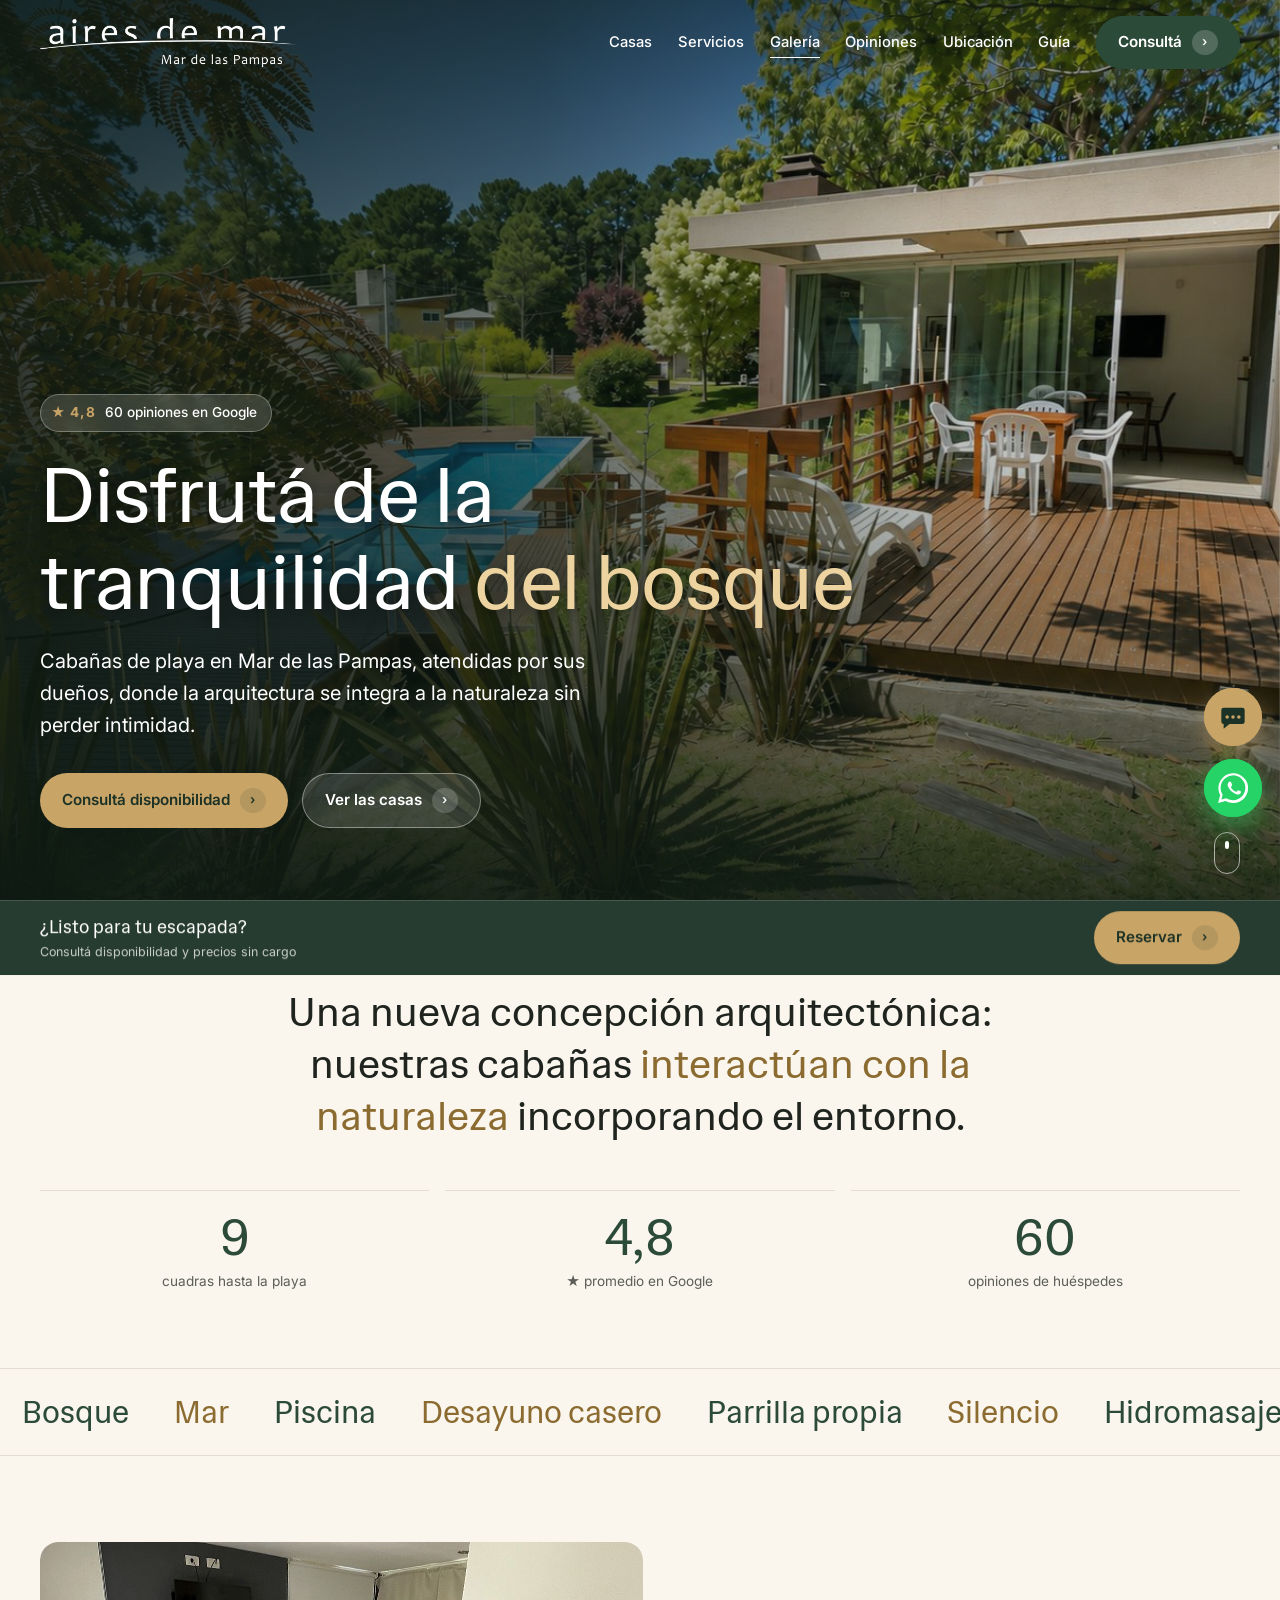
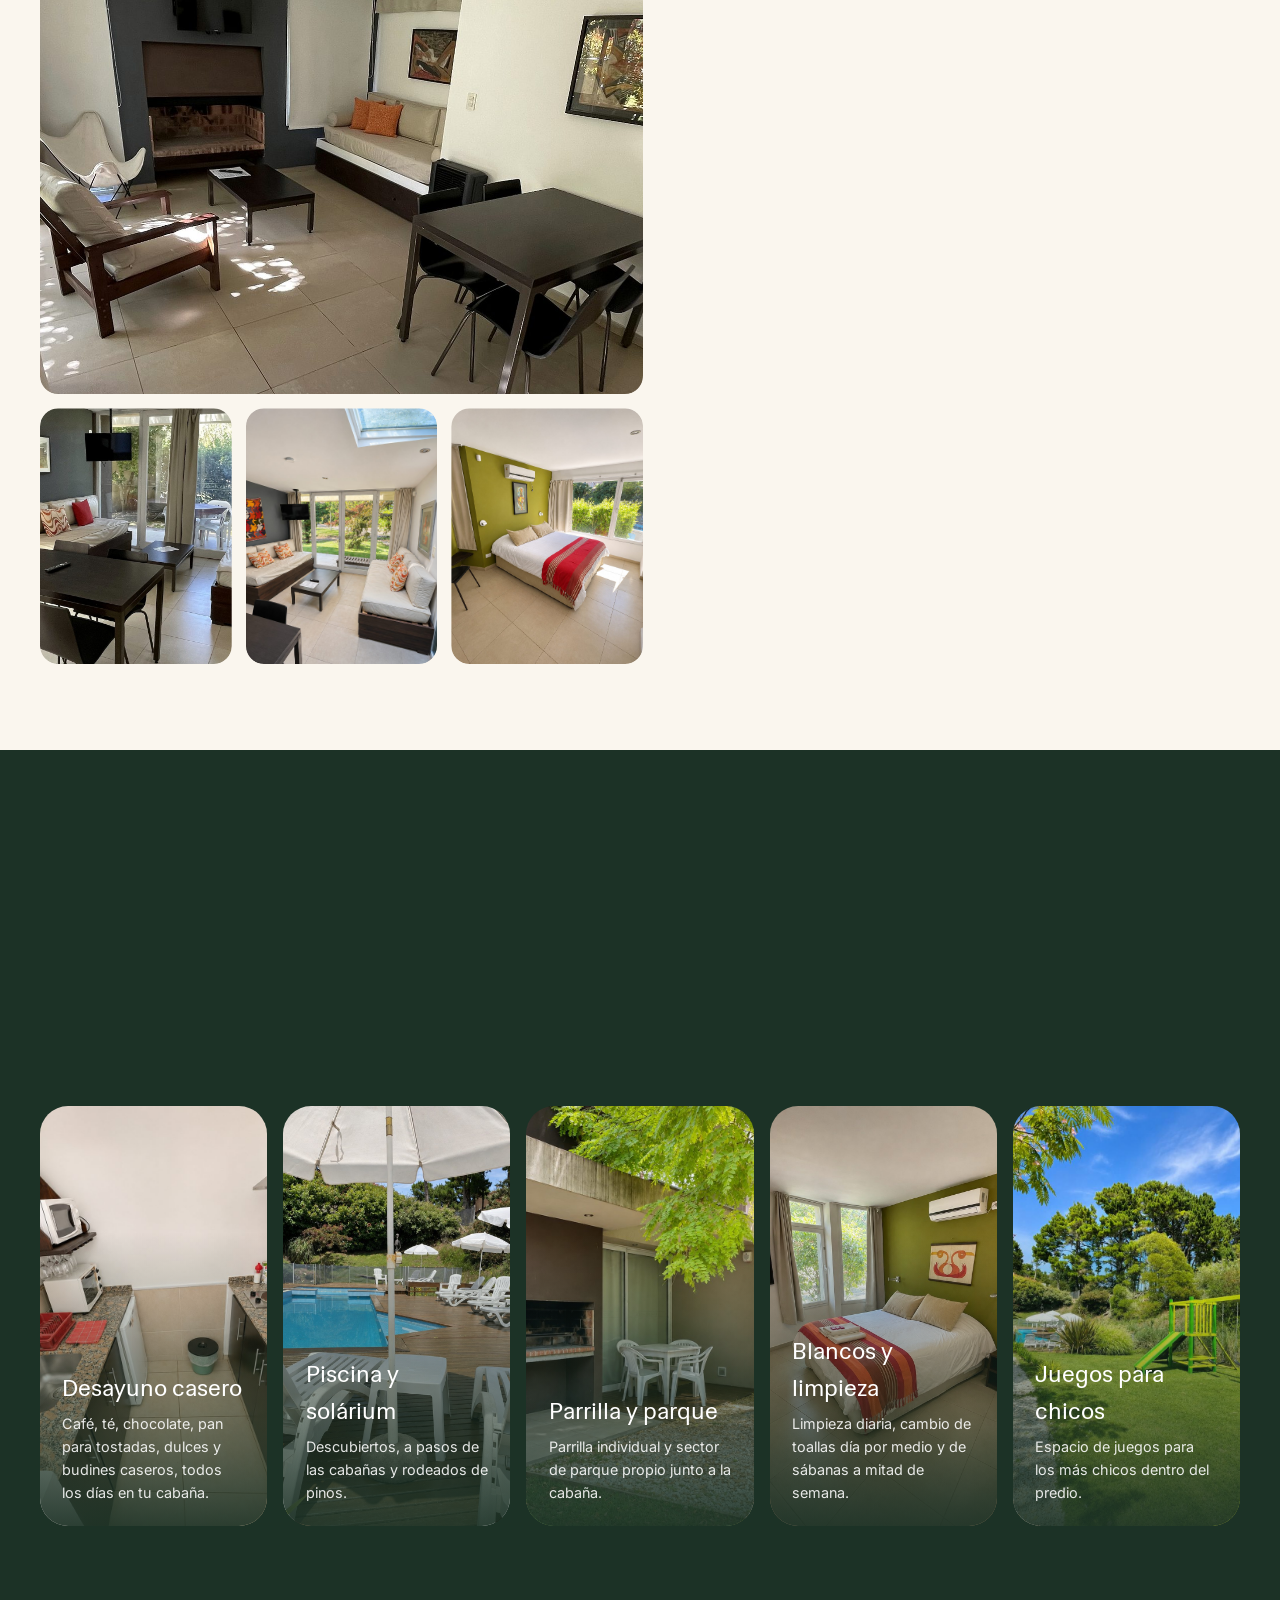
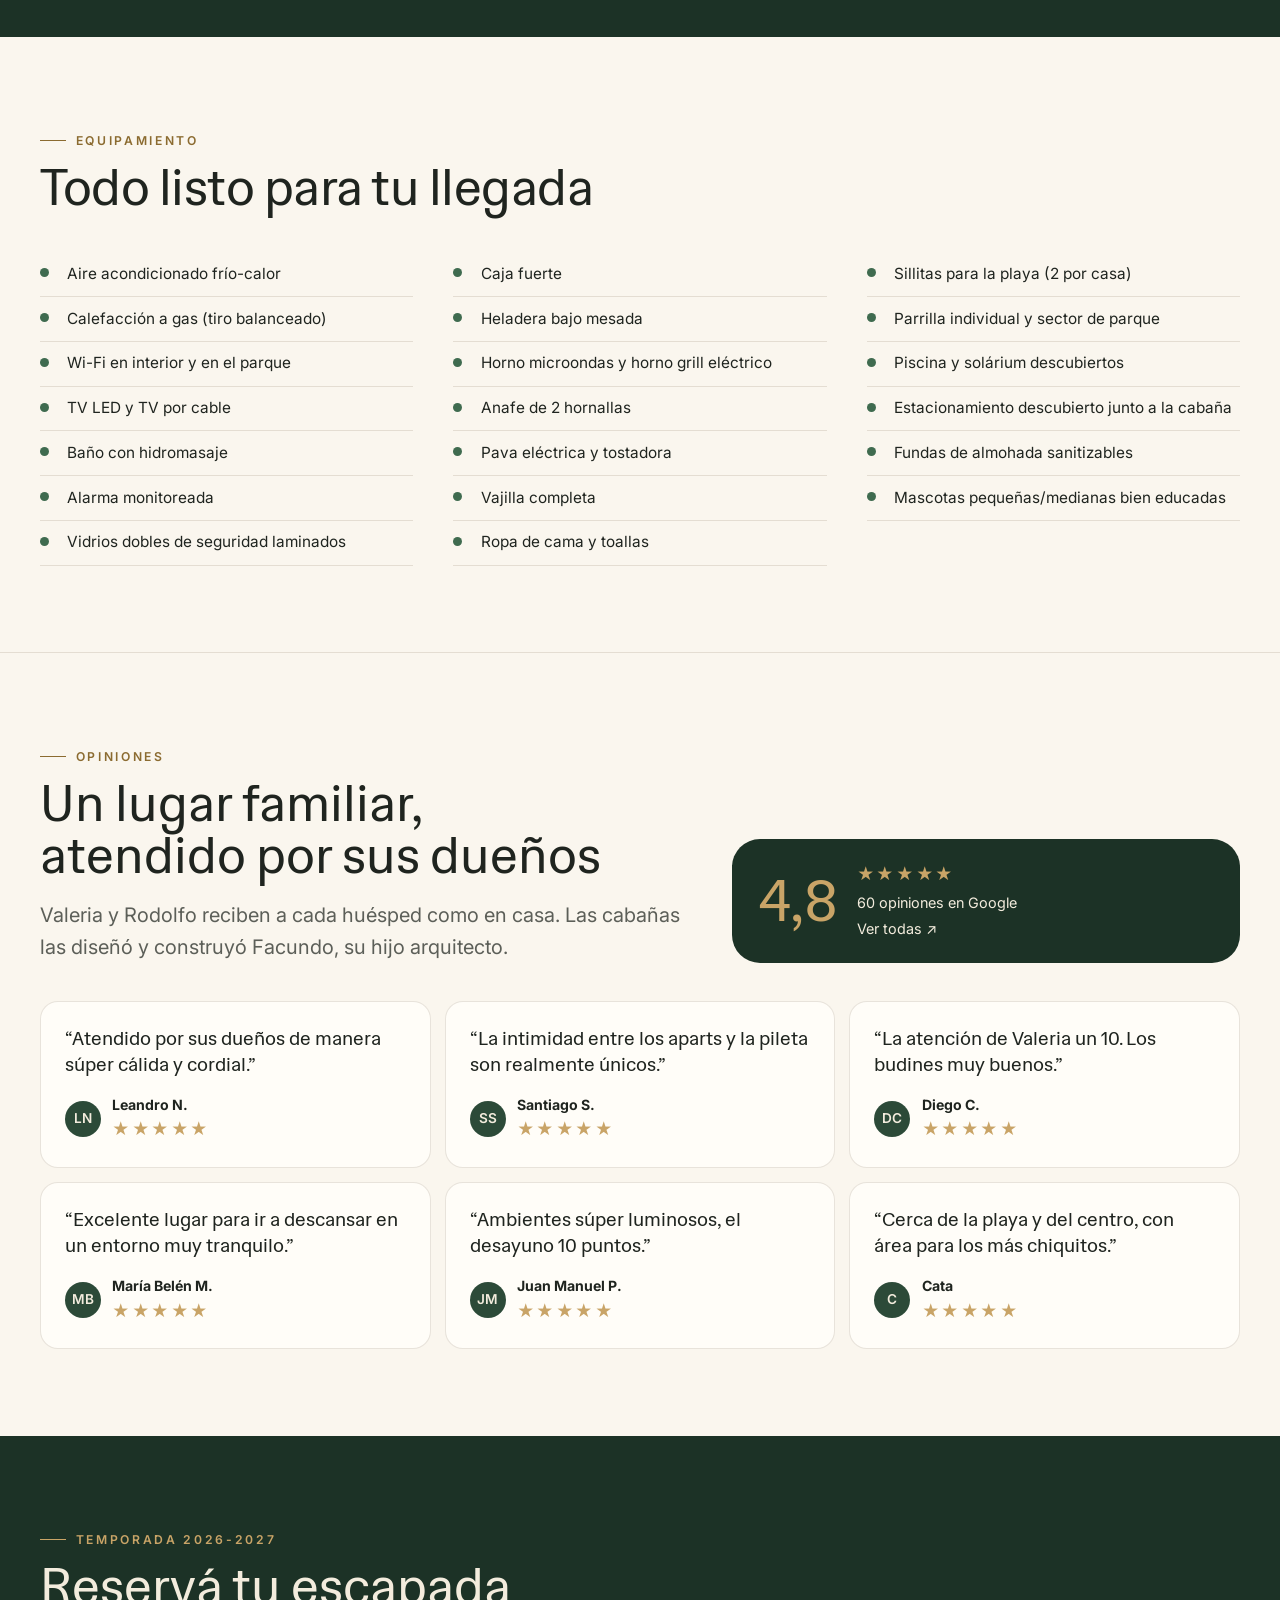
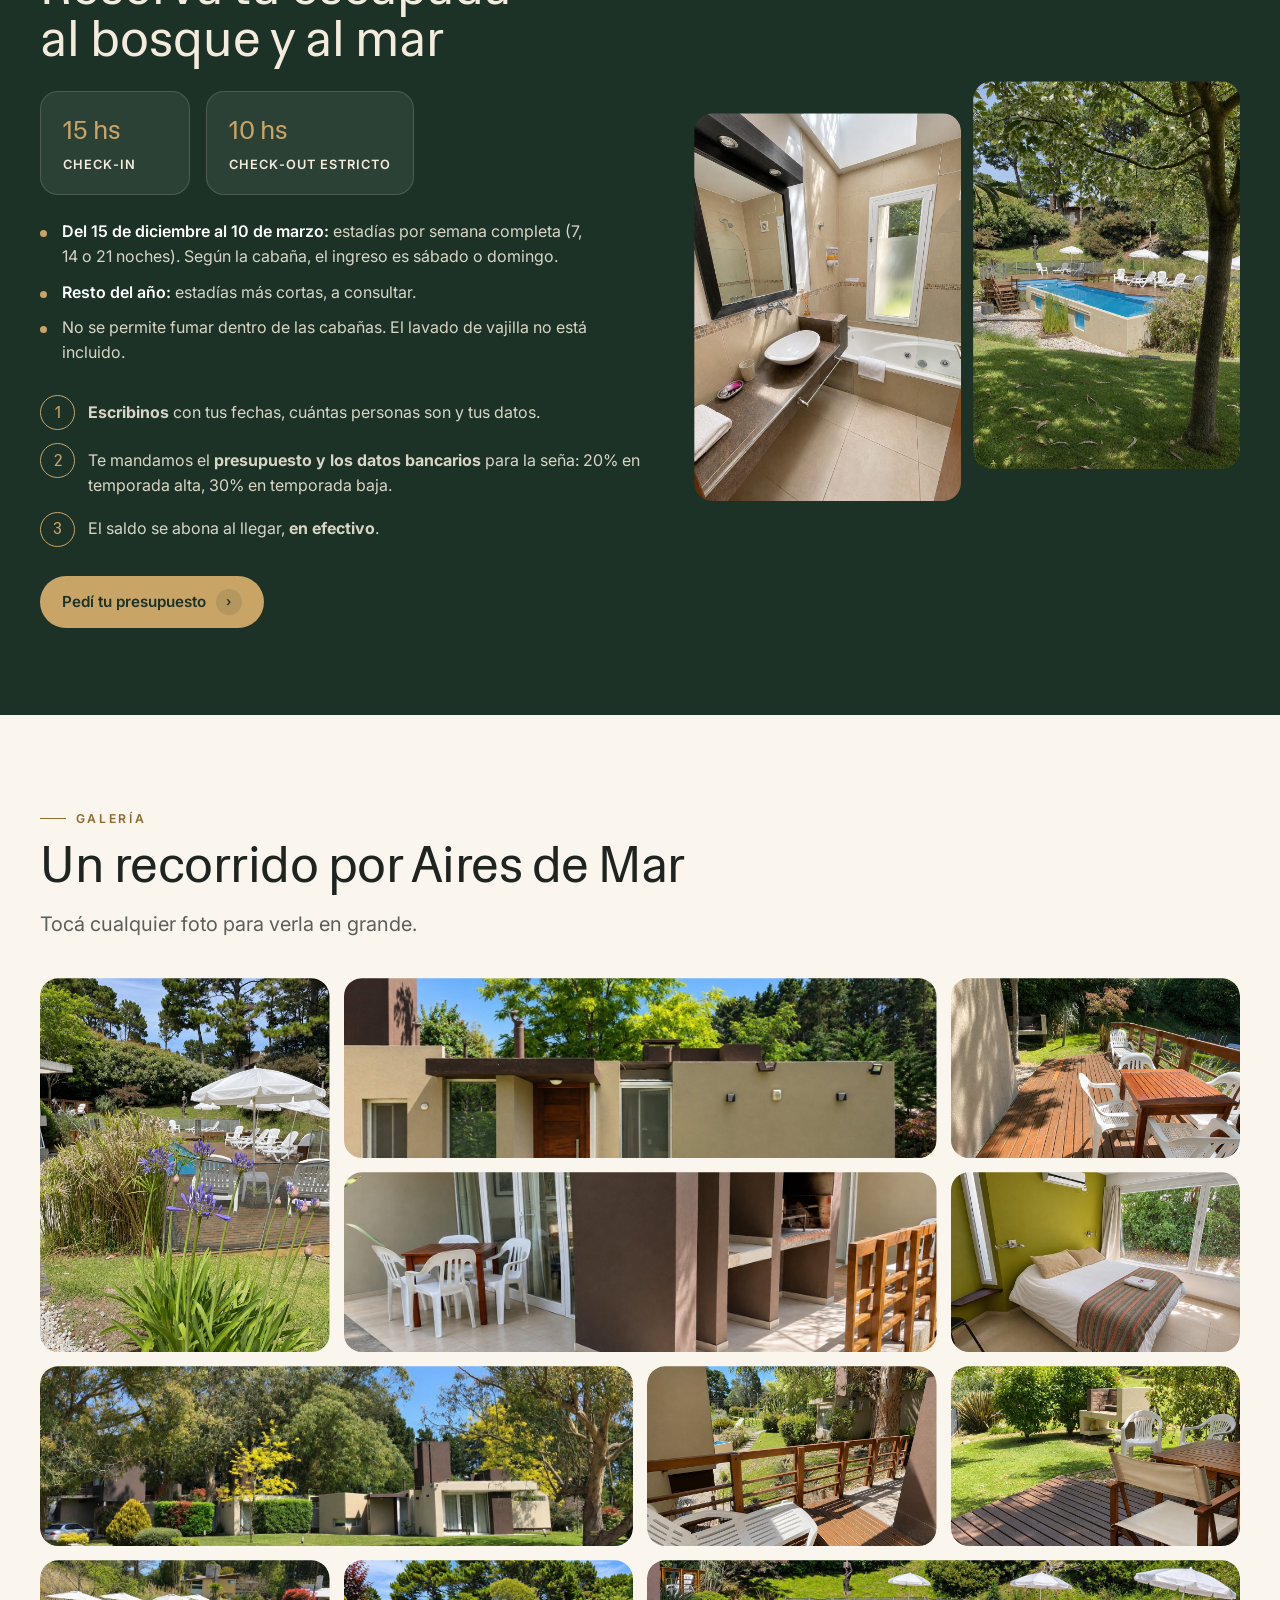
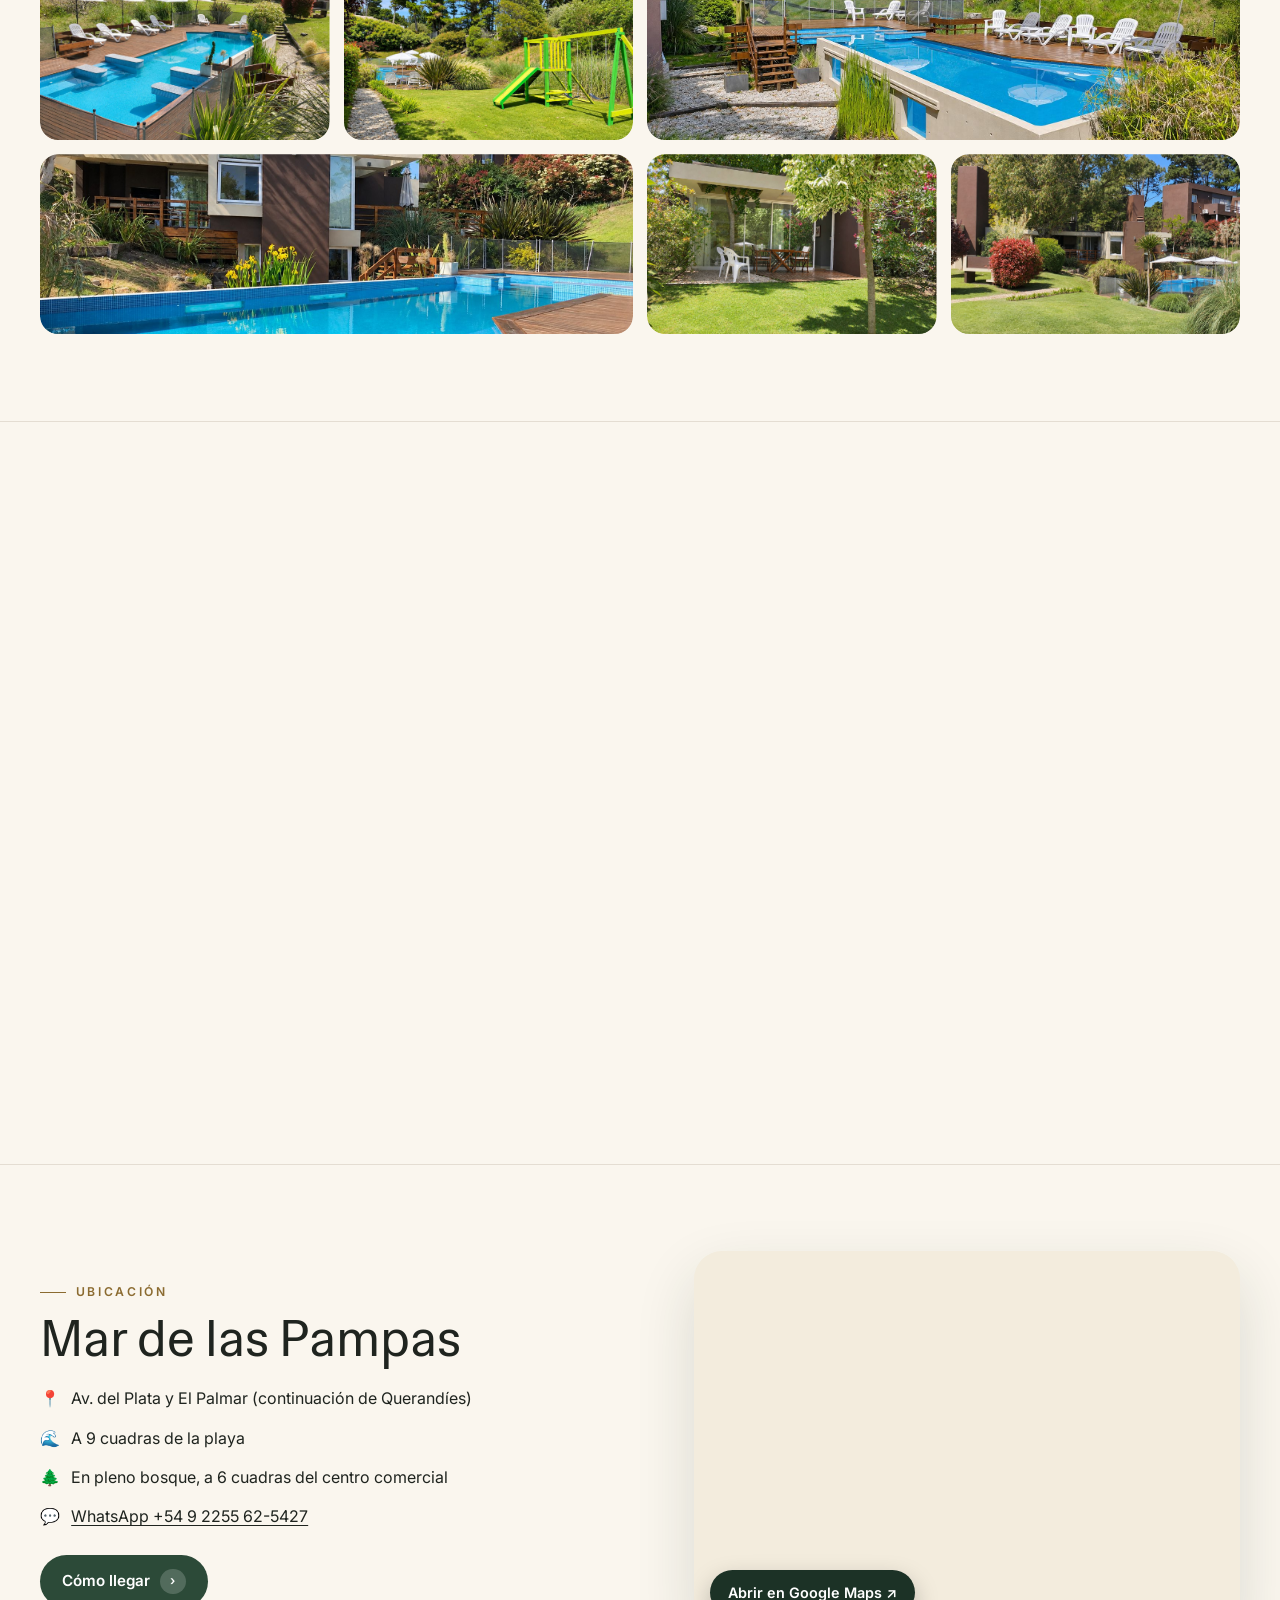
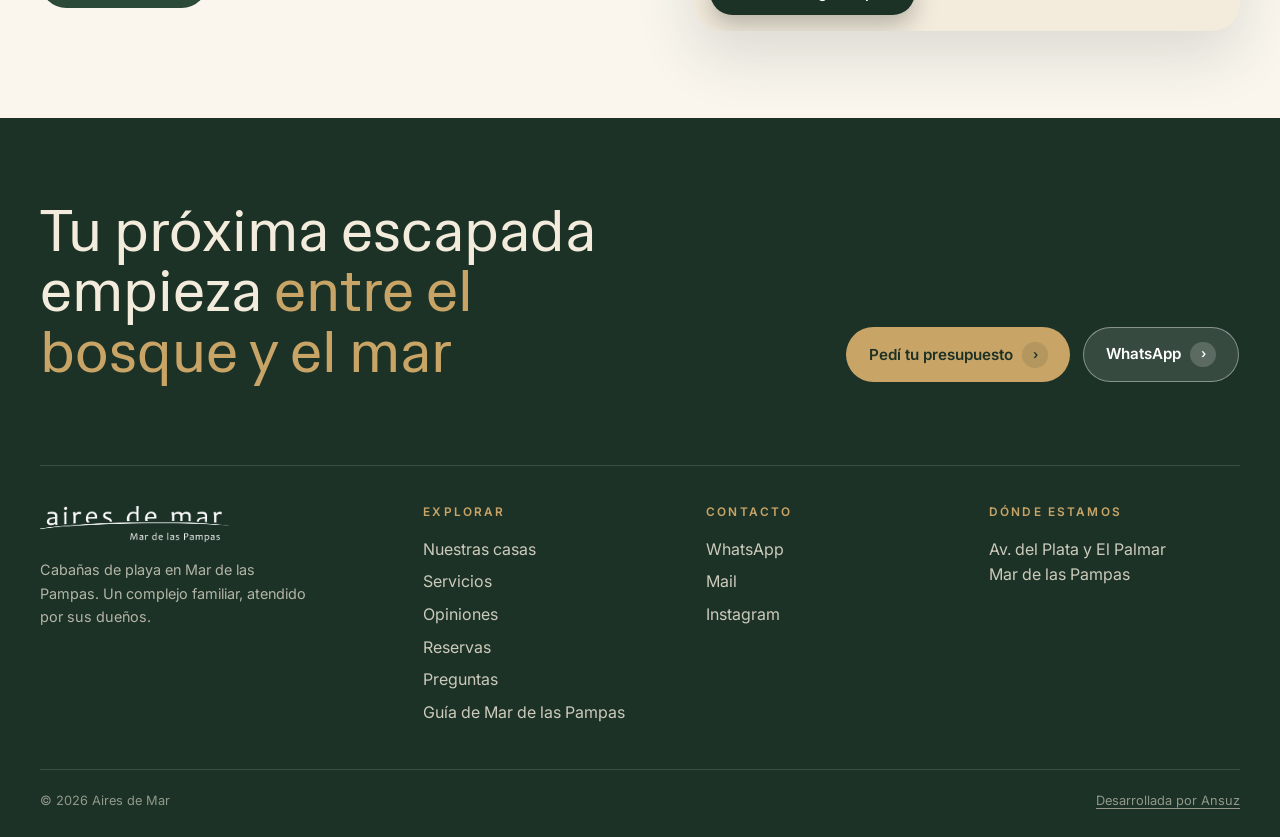
==== commit 6c5986a5: "fix: forzar descarga de las fotos nuevas (cache del navegador de 7 dias) Co-Authored-By: Claude Opus" ====
--- a/index.html
+++ b/index.html
@@ -12,7 +12,7 @@
 <meta property="og:title" content="Aires de Mar — Cabañas en Mar de las Pampas" />
 <meta property="og:description" content="Disfrutá de la tranquilidad del bosque. Cabañas con piscina, desayuno casero y limpieza diaria en Mar de las Pampas." />
 <meta property="og:url" content="https://airesdemarpampas.com.ar/" />
-<meta property="og:image" content="https://airesdemarpampas.com.ar/img/hero.jpeg" />
+<meta property="og:image" content="https://airesdemarpampas.com.ar/img/hero.jpeg?v=20261110" />
 <meta property="og:image:width" content="1400" />
 <meta property="og:image:height" content="1050" />
 <meta property="og:type" content="website" />
@@ -30,7 +30,7 @@
   "name": "Cabañas Aires de Mar",
   "description": "Cabañas de playa en Mar de las Pampas, entre el bosque y el mar. Capacidad máxima 4 personas por cabaña. Atendido por sus dueños.",
   "url": "https://airesdemarpampas.com.ar/",
-  "image": "https://airesdemarpampas.com.ar/img/hero.jpeg",
+  "image": "https://airesdemarpampas.com.ar/img/hero.jpeg?v=20261110",
   "telephone": "+54 9 2255 62-5427",
   "email": "airesdemarpampas@gmail.com",
   "address": {
@@ -99,7 +99,7 @@
 <main>
 <!-- ============ HERO ============ -->
 <section class="hero" id="top">
-  <div class="hero__bg"><img src="img/hero.jpeg" alt="Piscina y cabaña de Aires de Mar entre los árboles de Mar de las Pampas" width="1600" height="900" fetchpriority="high" /></div>
+  <div class="hero__bg"><img src="img/hero.jpeg?v=20261110" alt="Piscina y cabaña de Aires de Mar entre los árboles de Mar de las Pampas" width="1600" height="900" fetchpriority="high" /></div>
   <div class="hero__inner">
     <a class="hero__badge" href="#opiniones"><b>★ 4,8</b> 60 opiniones en Google</a>
     <h1 class="display">
@@ -139,10 +139,10 @@
   <div class="wrap">
     <div class="split">
       <div class="bento bento--casas unveil reveal">
-        <figure class="b-big"><img src="img/casa1.jpeg" alt="Living y comedor de una cabaña, con ventanales al parque" width="1600" height="900" loading="lazy" /></figure>
-        <figure class="b-wide"><img src="img/interior1.jpeg" alt="Living amplio con sofá-cama" width="1600" height="900" loading="lazy" /></figure>
-        <figure><img src="img/casa2.jpeg" alt="Living y comedor luminoso" width="1221" height="1288" loading="lazy" /></figure>
-        <figure><img src="img/casa3.jpeg" alt="Dormitorio con sommier matrimonial" width="1086" height="1448" loading="lazy" /></figure>
+        <figure class="b-big"><img src="img/casa1.jpeg?v=20261110" alt="Living y comedor de una cabaña, con ventanales al parque" width="1600" height="900" loading="lazy" /></figure>
+        <figure class="b-wide"><img src="img/interior1.jpeg?v=20261110" alt="Living amplio con sofá-cama" width="1600" height="900" loading="lazy" /></figure>
+        <figure><img src="img/casa2.jpeg?v=20261110" alt="Living y comedor luminoso" width="1221" height="1288" loading="lazy" /></figure>
+        <figure><img src="img/casa3.jpeg?v=20261110" alt="Dormitorio con sommier matrimonial" width="1086" height="1448" loading="lazy" /></figure>
       </div>
       <div class="casa-copy reveal">
         <span class="eyebrow">Nuestras casas</span>
@@ -171,11 +171,11 @@
     <p>Nos ocupamos de los detalles para que solo tengas que disfrutar. Desayuno, blancos, limpieza y todo el confort, incluidos.</p>
   </div>
   <div class="services-strip stagger">
-    <article class="svc"><img src="img/interior2.jpeg" alt="Cocina equipada de la cabaña" width="1448" height="1086" loading="lazy" /><div class="svc__label"><b>Desayuno casero</b><span>Café, té, chocolate, pan para tostadas, dulces y budines caseros, todos los días en tu cabaña.</span></div></article>
-    <article class="svc"><img src="img/piscina1.jpeg" alt="Piscina rodeada de árboles" width="1086" height="1448" loading="lazy" /><div class="svc__label"><b>Piscina y solárium</b><span>Descubiertos, a pasos de las cabañas y rodeados de pinos.</span></div></article>
-    <article class="svc"><img src="img/parque1.jpeg" alt="Parrilla individual bajo los árboles" width="1448" height="1086" loading="lazy" /><div class="svc__label"><b>Parrilla y parque</b><span>Parrilla individual y sector de parque propio junto a la cabaña.</span></div></article>
-    <article class="svc"><img src="img/parque2.jpeg" alt="Dormitorio con ropa de cama" width="1086" height="1448" loading="lazy" /><div class="svc__label"><b>Blancos y limpieza</b><span>Limpieza diaria, cambio de toallas día por medio y de sábanas a mitad de semana.</span></div></article>
-    <article class="svc"><img src="img/casa4.jpeg" alt="Hamaca y tobogán en el parque" width="1448" height="1086" loading="lazy" /><div class="svc__label"><b>Juegos para chicos</b><span>Espacio de juegos para los más chicos dentro del predio.</span></div></article>
+    <article class="svc"><img src="img/interior2.jpeg?v=20261110" alt="Cocina equipada de la cabaña" width="1448" height="1086" loading="lazy" /><div class="svc__label"><b>Desayuno casero</b><span>Café, té, chocolate, pan para tostadas, dulces y budines caseros, todos los días en tu cabaña.</span></div></article>
+    <article class="svc"><img src="img/piscina1.jpeg?v=20261110" alt="Piscina rodeada de árboles" width="1086" height="1448" loading="lazy" /><div class="svc__label"><b>Piscina y solárium</b><span>Descubiertos, a pasos de las cabañas y rodeados de pinos.</span></div></article>
+    <article class="svc"><img src="img/parque1.jpeg?v=20261110" alt="Parrilla individual bajo los árboles" width="1448" height="1086" loading="lazy" /><div class="svc__label"><b>Parrilla y parque</b><span>Parrilla individual y sector de parque propio junto a la cabaña.</span></div></article>
+    <article class="svc"><img src="img/parque2.jpeg?v=20261110" alt="Dormitorio con ropa de cama" width="1086" height="1448" loading="lazy" /><div class="svc__label"><b>Blancos y limpieza</b><span>Limpieza diaria, cambio de toallas día por medio y de sábanas a mitad de semana.</span></div></article>
+    <article class="svc"><img src="img/casa4.jpeg?v=20261110" alt="Hamaca y tobogán en el parque" width="1448" height="1086" loading="lazy" /><div class="svc__label"><b>Juegos para chicos</b><span>Espacio de juegos para los más chicos dentro del predio.</span></div></article>
   </div>
   <p class="strip-hint" aria-hidden="true">Deslizá para ver más →</p>
 </section>
@@ -265,8 +265,8 @@
         <a class="btn btn--gold mt-btn" data-mail="Reserva - Aires de Mar">Pedí tu presupuesto <span class="arrow">›</span></a>
       </div>
       <div class="stack-imgs unveil reveal">
-        <img src="img/interior3.jpeg" alt="Baño con hidromasaje" width="1086" height="1448" loading="lazy" />
-        <img src="img/piscina2.jpeg" alt="Piscina entre los pinos del parque" width="1086" height="1448" loading="lazy" />
+        <img src="img/interior3.jpeg?v=20261110" alt="Baño con hidromasaje" width="1086" height="1448" loading="lazy" />
+        <img src="img/piscina2.jpeg?v=20261110" alt="Piscina entre los pinos del parque" width="1086" height="1448" loading="lazy" />
       </div>
     </div>
   </div>
@@ -281,20 +281,20 @@
       <p>Tocá cualquier foto para verla en grande.</p>
     </div>
     <div class="bento gallery unveil reveal">
-      <figure class="b-tall" tabindex="0" role="button" aria-label="Ampliar foto: piscina con reposeras"><img src="img/gal1.jpeg" alt="Piscina con reposeras entre los pinos" width="1086" height="1448" loading="lazy" /></figure>
-      <figure class="b-wide" tabindex="0" role="button" aria-label="Ampliar foto: entrada a una cabaña"><img src="img/gal2.jpeg" alt="Entrada a una de las cabañas" width="1600" height="1078" loading="lazy" /></figure>
-      <figure tabindex="0" role="button" aria-label="Ampliar foto: deck de madera"><img src="img/gal4.jpeg" alt="Deck de madera con mesa al aire libre" width="1086" height="1448" loading="lazy" /></figure>
-      <figure class="b-wide" tabindex="0" role="button" aria-label="Ampliar foto: galería con parrilla"><img src="img/gal3.jpeg" alt="Galería con mesa y parrilla" width="1448" height="1086" loading="lazy" /></figure>
-      <figure tabindex="0" role="button" aria-label="Ampliar foto: dormitorio"><img src="img/gal6.jpeg" alt="Dormitorio con vista al parque" width="1086" height="1448" loading="lazy" /></figure>
-      <figure class="b-wide" tabindex="0" role="button" aria-label="Ampliar foto: parque arbolado"><img src="img/gal5.jpeg" alt="Parque arbolado del predio" width="1448" height="1086" loading="lazy" /></figure>
-      <figure tabindex="0" role="button" aria-label="Ampliar foto: balcón al jardín"><img src="img/gal7.jpeg" alt="Balcón de madera con reposera, mirando al jardín" width="1086" height="1448" loading="lazy" /></figure>
-      <figure tabindex="0" role="button" aria-label="Ampliar foto: galería exterior"><img src="img/gal8.jpeg" alt="Galería exterior junto al bosque" width="1086" height="1448" loading="lazy" /></figure>
-      <figure tabindex="0" role="button" aria-label="Ampliar foto: piscina entre jardines"><img src="img/gal9.jpeg" alt="Piscina con reposeras y sombrillas entre jardines y bosque" width="1448" height="1086" loading="lazy" /></figure>
-      <figure tabindex="0" role="button" aria-label="Ampliar foto: juegos infantiles"><img src="img/gal10.jpeg" alt="Tobogán y hamacas en el parque, junto a la piscina" width="1600" height="901" loading="lazy" /></figure>
-      <figure class="b-wide" tabindex="0" role="button" aria-label="Ampliar foto: piscina y solárium"><img src="img/gal11.jpeg" alt="Piscina y solárium con reposeras rodeados de verde" width="1600" height="901" loading="lazy" /></figure>
-      <figure class="b-wide" tabindex="0" role="button" aria-label="Ampliar foto: casa junto a la piscina"><img src="img/gal12.jpeg" alt="Cabaña junto a la piscina, con deck de madera y flores" width="1600" height="903" loading="lazy" /></figure>
-      <figure tabindex="0" role="button" aria-label="Ampliar foto: patio entre flores"><img src="img/gal13.jpeg" alt="Patio con mesa al aire libre entre flores y árboles" width="1448" height="1086" loading="lazy" /></figure>
-      <figure tabindex="0" role="button" aria-label="Ampliar foto: jardines y piscina"><img src="img/gal14.jpeg" alt="Jardines floridos con la piscina y las cabañas al fondo" width="1600" height="900" loading="lazy" /></figure>
+      <figure class="b-tall" tabindex="0" role="button" aria-label="Ampliar foto: piscina con reposeras"><img src="img/gal1.jpeg?v=20261110" alt="Piscina con reposeras entre los pinos" width="1086" height="1448" loading="lazy" /></figure>
+      <figure class="b-wide" tabindex="0" role="button" aria-label="Ampliar foto: entrada a una cabaña"><img src="img/gal2.jpeg?v=20261110" alt="Entrada a una de las cabañas" width="1600" height="1078" loading="lazy" /></figure>
+      <figure tabindex="0" role="button" aria-label="Ampliar foto: deck de madera"><img src="img/gal4.jpeg?v=20261110" alt="Deck de madera con mesa al aire libre" width="1086" height="1448" loading="lazy" /></figure>
+      <figure class="b-wide" tabindex="0" role="button" aria-label="Ampliar foto: galería con parrilla"><img src="img/gal3.jpeg?v=20261110" alt="Galería con mesa y parrilla" width="1448" height="1086" loading="lazy" /></figure>
+      <figure tabindex="0" role="button" aria-label="Ampliar foto: dormitorio"><img src="img/gal6.jpeg?v=20261110" alt="Dormitorio con vista al parque" width="1086" height="1448" loading="lazy" /></figure>
+      <figure class="b-wide" tabindex="0" role="button" aria-label="Ampliar foto: parque arbolado"><img src="img/gal5.jpeg?v=20261110" alt="Parque arbolado del predio" width="1448" height="1086" loading="lazy" /></figure>
+      <figure tabindex="0" role="button" aria-label="Ampliar foto: balcón al jardín"><img src="img/gal7.jpeg?v=20261110" alt="Balcón de madera con reposera, mirando al jardín" width="1086" height="1448" loading="lazy" /></figure>
+      <figure tabindex="0" role="button" aria-label="Ampliar foto: galería exterior"><img src="img/gal8.jpeg?v=20261110" alt="Galería exterior junto al bosque" width="1086" height="1448" loading="lazy" /></figure>
+      <figure tabindex="0" role="button" aria-label="Ampliar foto: piscina entre jardines"><img src="img/gal9.jpeg?v=20261110" alt="Piscina con reposeras y sombrillas entre jardines y bosque" width="1448" height="1086" loading="lazy" /></figure>
+      <figure tabindex="0" role="button" aria-label="Ampliar foto: juegos infantiles"><img src="img/gal10.jpeg?v=20261110" alt="Tobogán y hamacas en el parque, junto a la piscina" width="1600" height="901" loading="lazy" /></figure>
+      <figure class="b-wide" tabindex="0" role="button" aria-label="Ampliar foto: piscina y solárium"><img src="img/gal11.jpeg?v=20261110" alt="Piscina y solárium con reposeras rodeados de verde" width="1600" height="901" loading="lazy" /></figure>
+      <figure class="b-wide" tabindex="0" role="button" aria-label="Ampliar foto: casa junto a la piscina"><img src="img/gal12.jpeg?v=20261110" alt="Cabaña junto a la piscina, con deck de madera y flores" width="1600" height="903" loading="lazy" /></figure>
+      <figure tabindex="0" role="button" aria-label="Ampliar foto: patio entre flores"><img src="img/gal13.jpeg?v=20261110" alt="Patio con mesa al aire libre entre flores y árboles" width="1448" height="1086" loading="lazy" /></figure>
+      <figure tabindex="0" role="button" aria-label="Ampliar foto: jardines y piscina"><img src="img/gal14.jpeg?v=20261110" alt="Jardines floridos con la piscina y las cabañas al fondo" width="1600" height="900" loading="lazy" /></figure>
     </div>
   </div>
 </section>
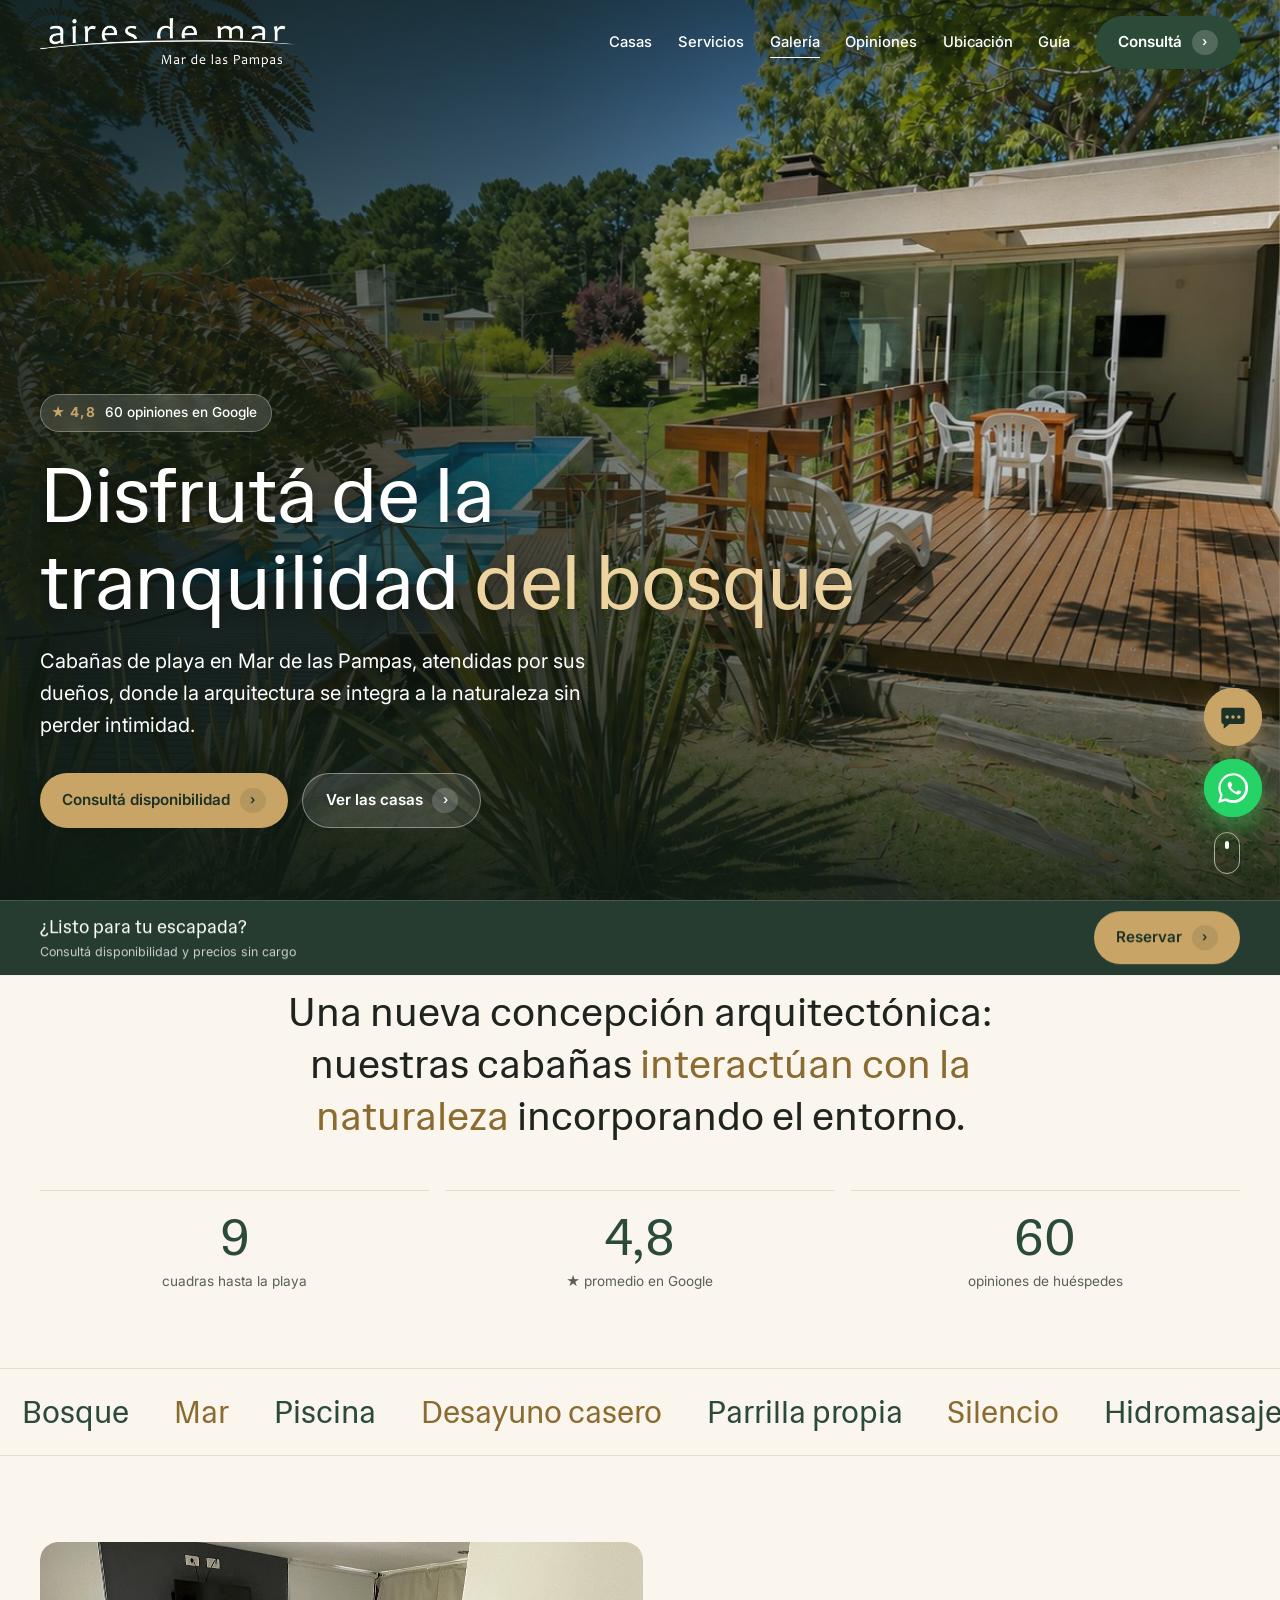
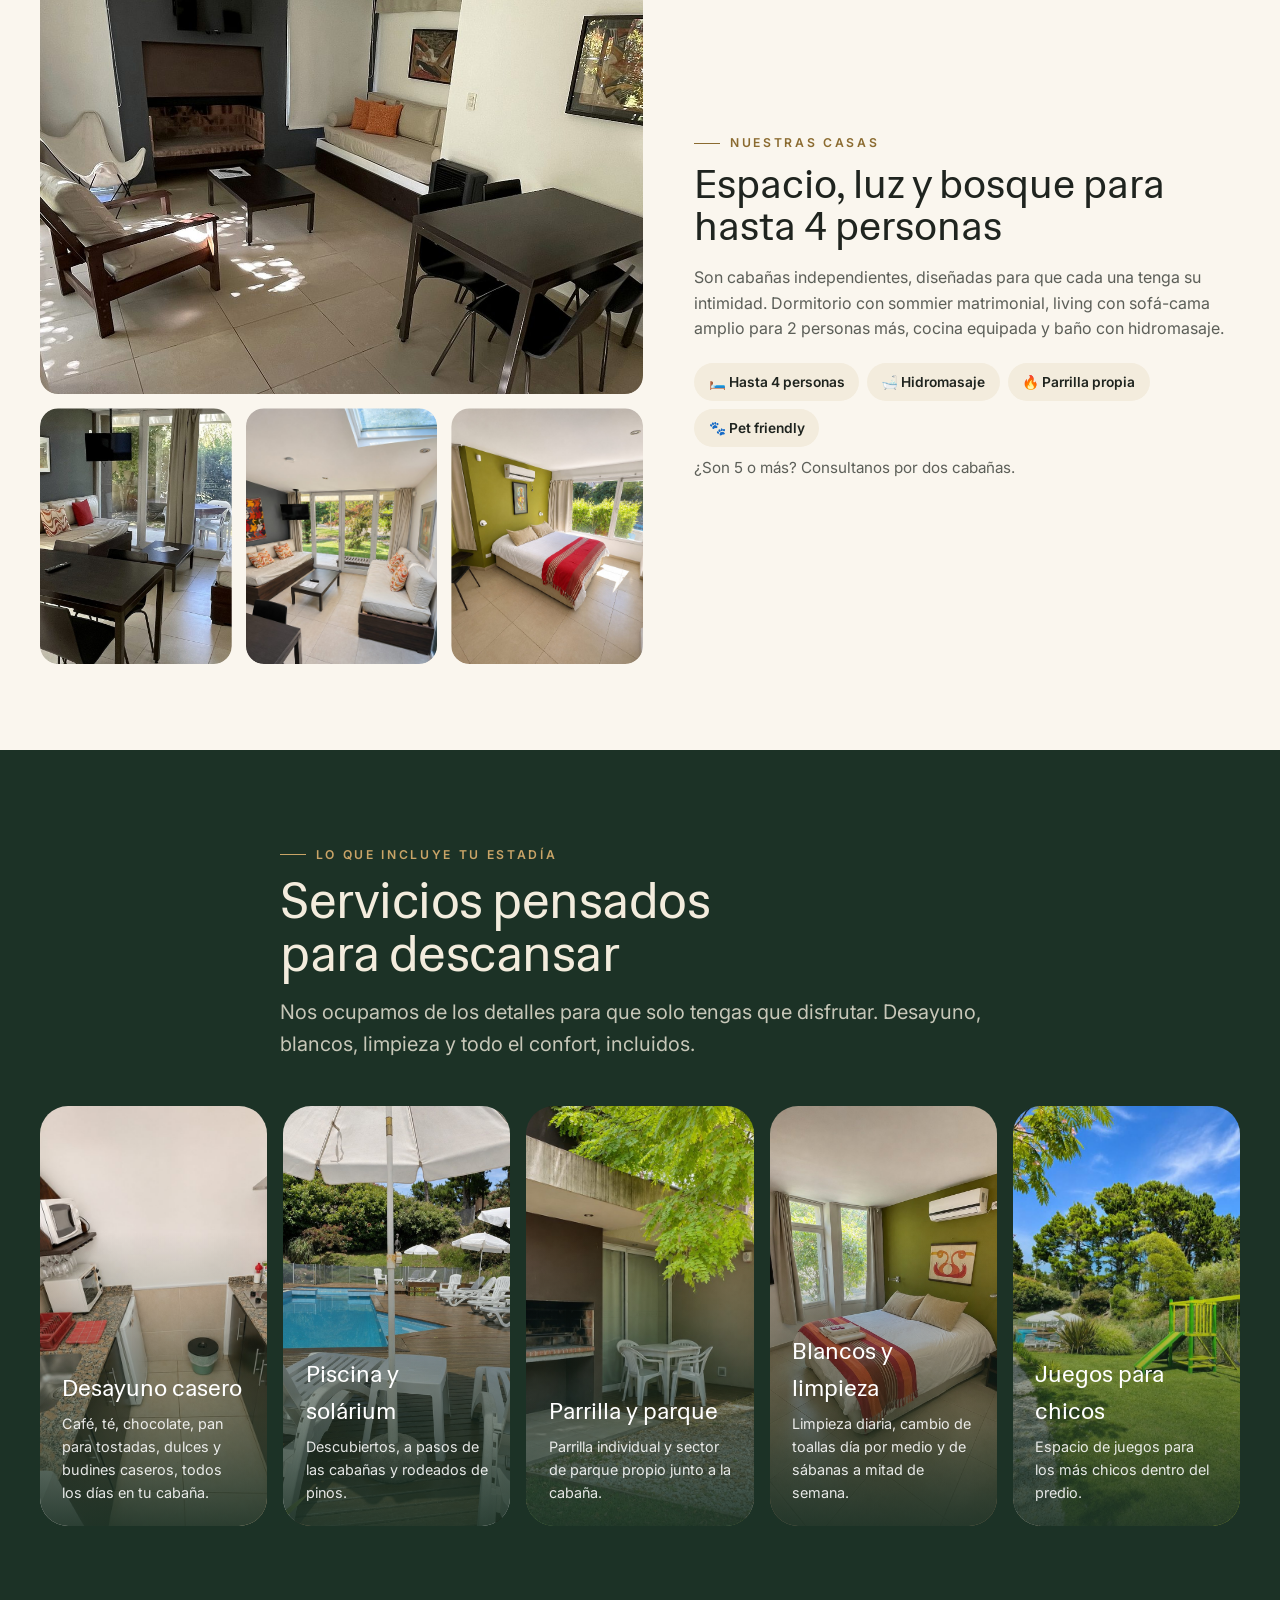
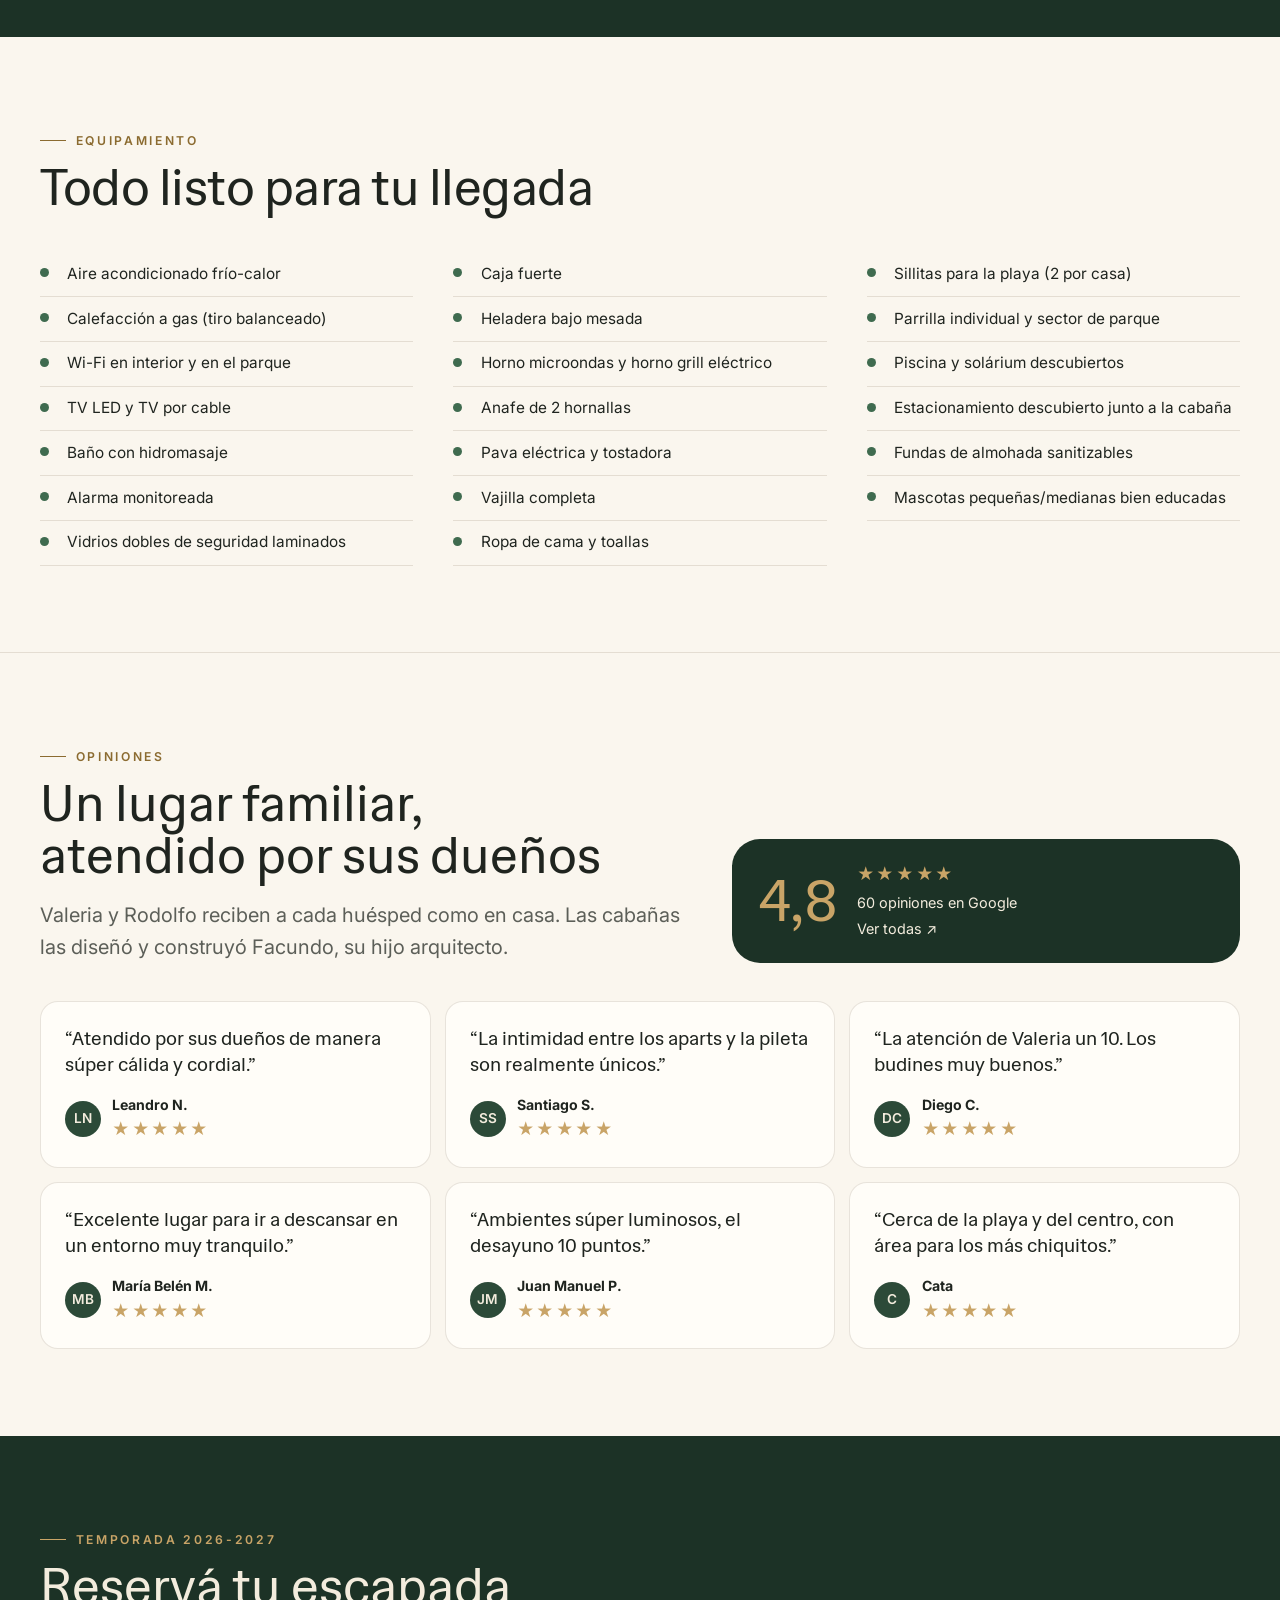
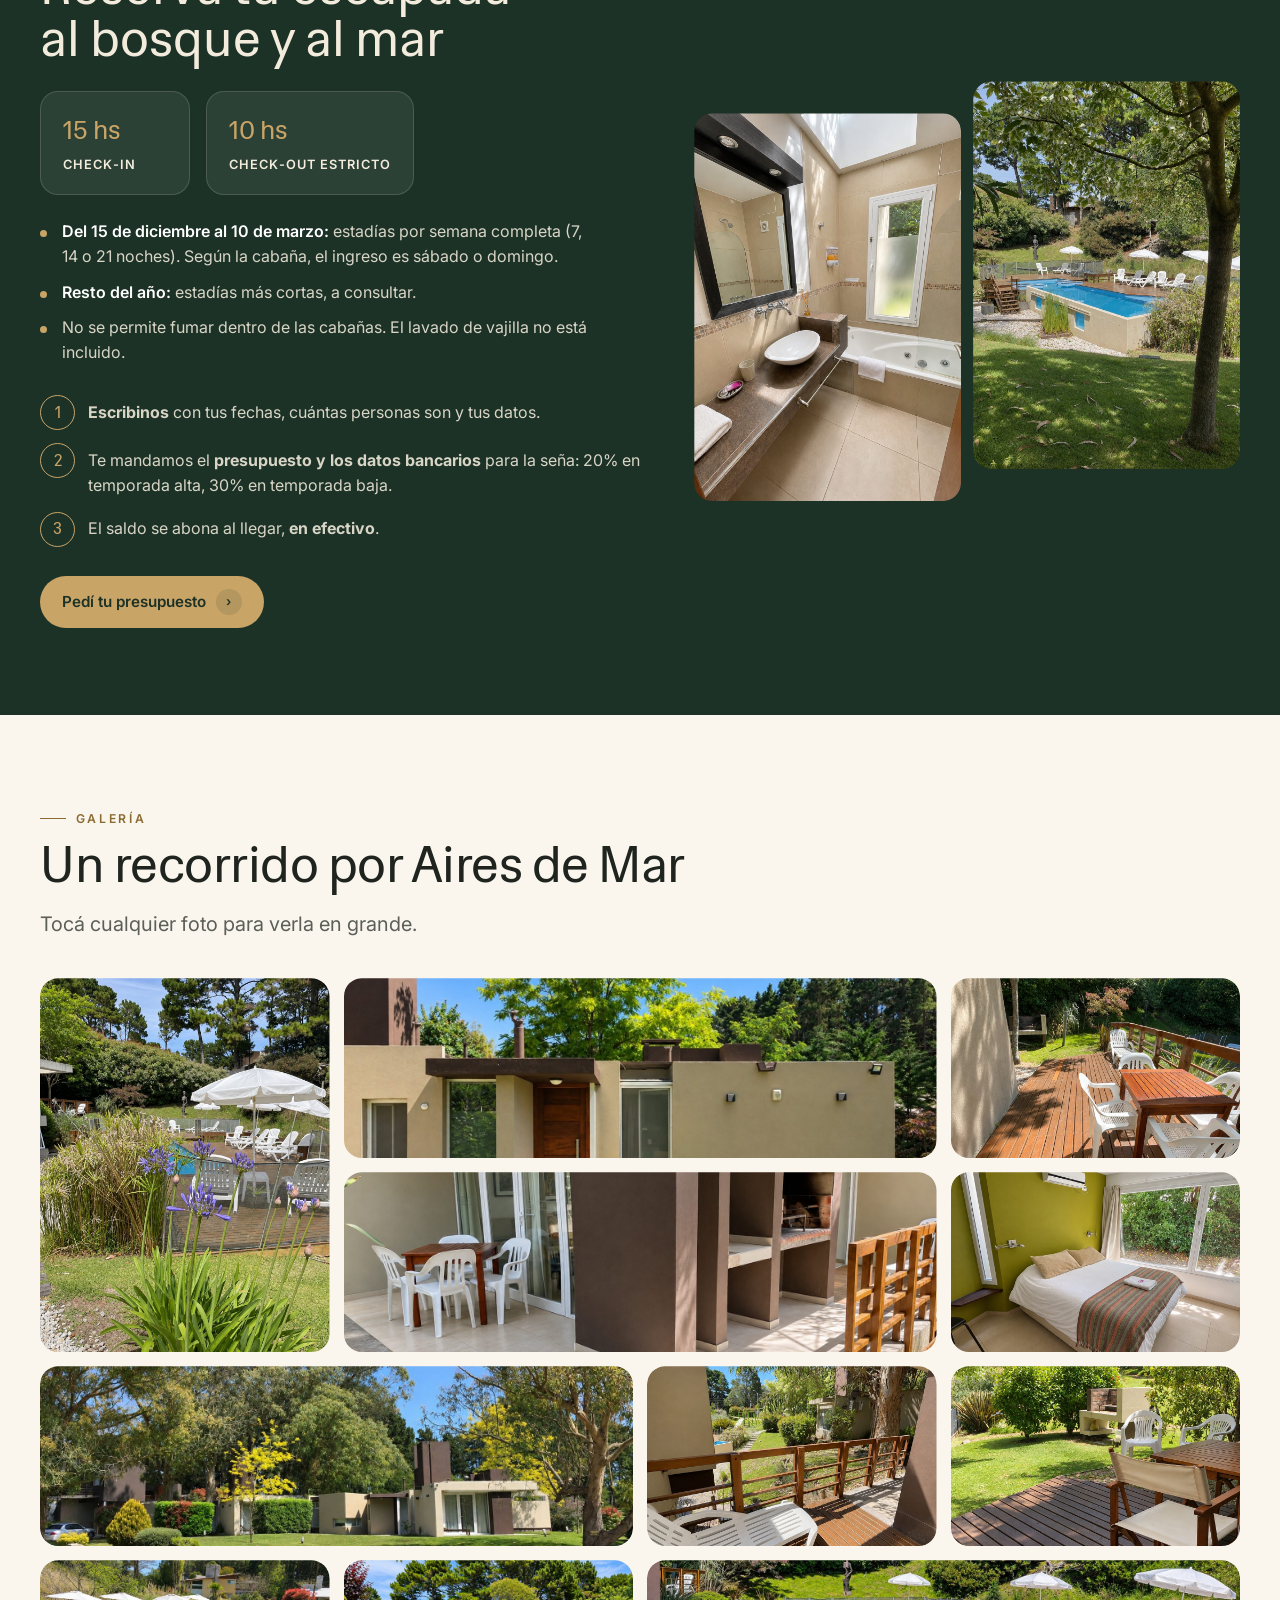
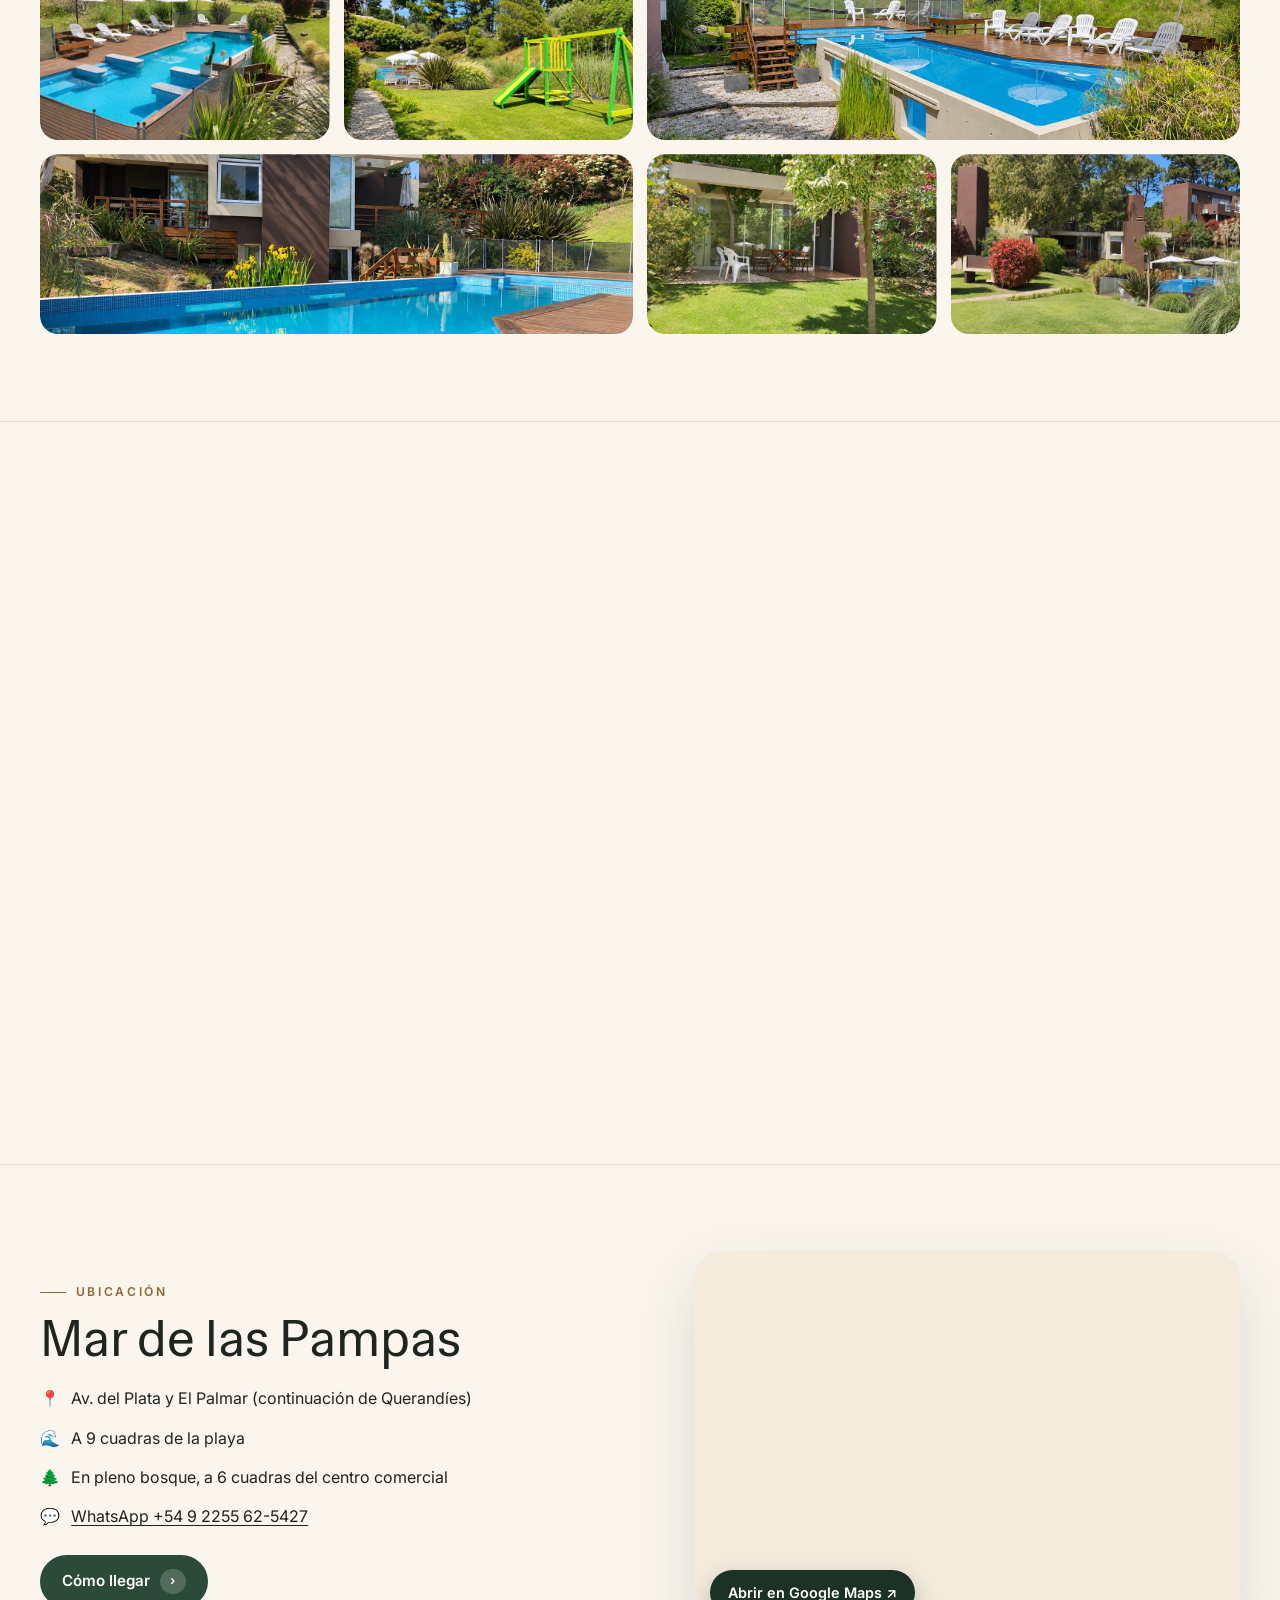
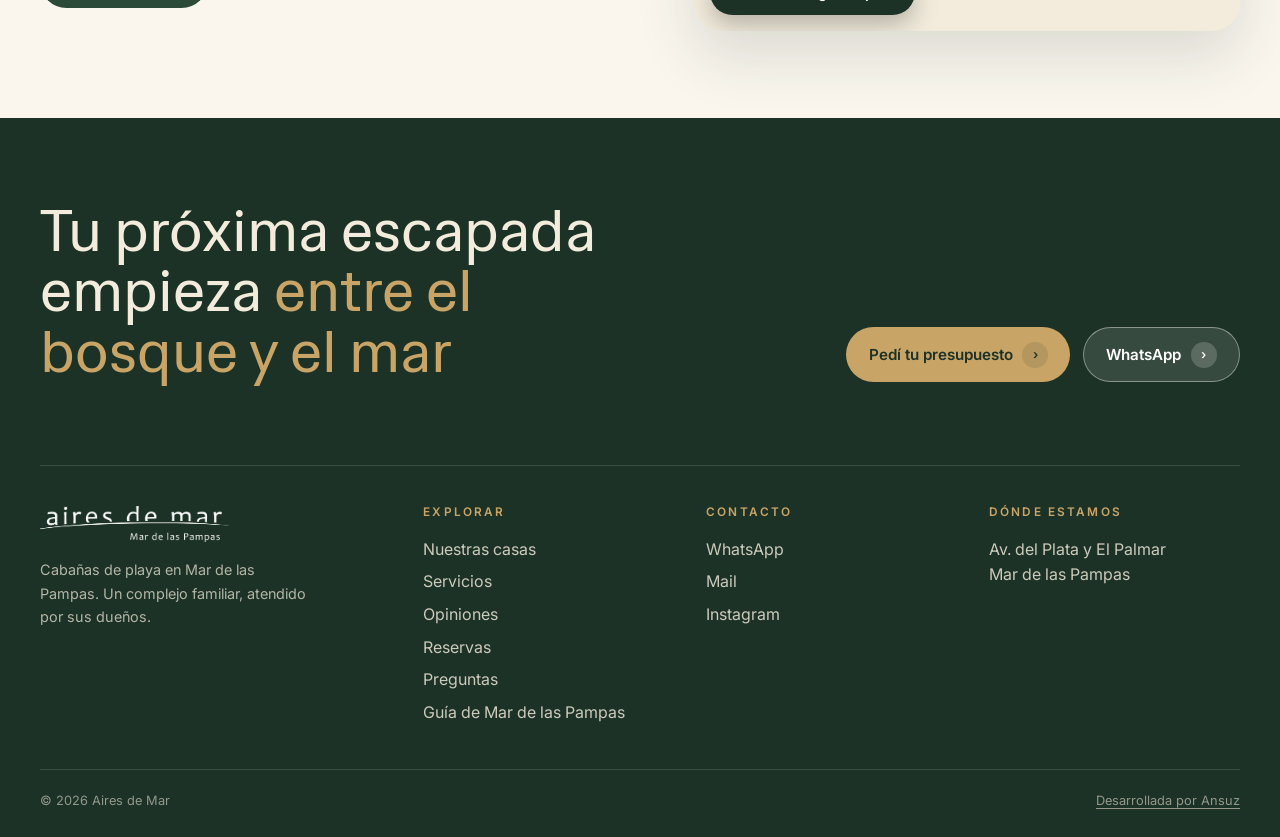
==== commit 27d12e58: "fix: galería sin huecos y chat sin corrimiento en celular Co-Authored-By: Claude Opus 5.5 <noreply@a" ====
--- a/index.html
+++ b/index.html
@@ -2,7 +2,7 @@
 <html lang="es-AR">
 <head>
 <meta charset="UTF-8" />
-<meta name="viewport" content="width=device-width, initial-scale=1" />
+<meta name="viewport" content="width=device-width, initial-scale=1, interactive-widget=resizes-content" />
 <title>Aires de Mar — Cabañas en Mar de las Pampas</title>
 <meta name="description" content="Cabañas de playa en Mar de las Pampas, entre el bosque y el mar, para hasta 4 personas. Desayuno casero, limpieza diaria, piscina y parrilla propia. 4,8 ★ en Google." />
 <meta name="theme-color" content="#1c3226" />
--- a/styles.css
+++ b/styles.css
@@ -39,7 +39,8 @@
 *, *::before, *::after { box-sizing: border-box; }
 * { margin: 0; }
 html { scroll-behavior: smooth; scroll-padding-top: var(--nav-h); -webkit-text-size-adjust: 100%; }
-body { font-family: var(--font-body); color: var(--ink); background: var(--cream); line-height: 1.6; overflow-x: hidden; }
+body { font-family: var(--font-body); color: var(--ink); background: var(--cream); line-height: 1.6; overflow-x: hidden; overflow-x: clip; }
+html { overflow-x: clip; } /* ponytail: clip (no hidden) para que el teclado del celu no corra la página de costado */
 img { display: block; max-width: 100%; height: auto; }
 a { color: inherit; text-decoration: none; }
 h1, h2, h3 { line-height: 1.05; font-weight: 400; }
@@ -176,7 +177,8 @@
 .bento .b-big  { grid-column: span 2; grid-row: span 2; }
 @media (max-width: 720px){
   .bento { grid-template-columns: repeat(2, 1fr); grid-auto-rows: 150px; }
-  .bento .b-tall { grid-row: span 1; }
+  .bento { grid-auto-flow: dense; }
+  .bento .b-tall { grid-row: span 1; grid-column: span 2; }
 }
 .casa-copy h2 { font-size: clamp(1.7rem, 1.2rem + 1.6vw, 2.5rem); margin-top: .7rem; }
 .casa-copy p { margin-top: 1.1rem; color: var(--muted); }
@@ -444,7 +446,7 @@
 .chat__wa:hover { text-decoration: underline; }
 @media (max-width: 760px) {
   .chat-fab { width: 52px; height: 52px; bottom: 8.6rem; right: .9rem; }
-  .chat { right: .5rem; left: .5rem; bottom: .5rem; width: auto; height: min(80vh, 620px); }
+  .chat { right: .5rem; left: .5rem; bottom: .5rem; width: auto; height: min(80vh, 620px); height: min(80dvh, 620px); max-width: calc(100vw - 1rem); }
 }
 @media (prefers-reduced-motion: reduce) { .chat, .chat__typing i, .chat-fab::before, .chat__tool { animation: none !important; } }
 
